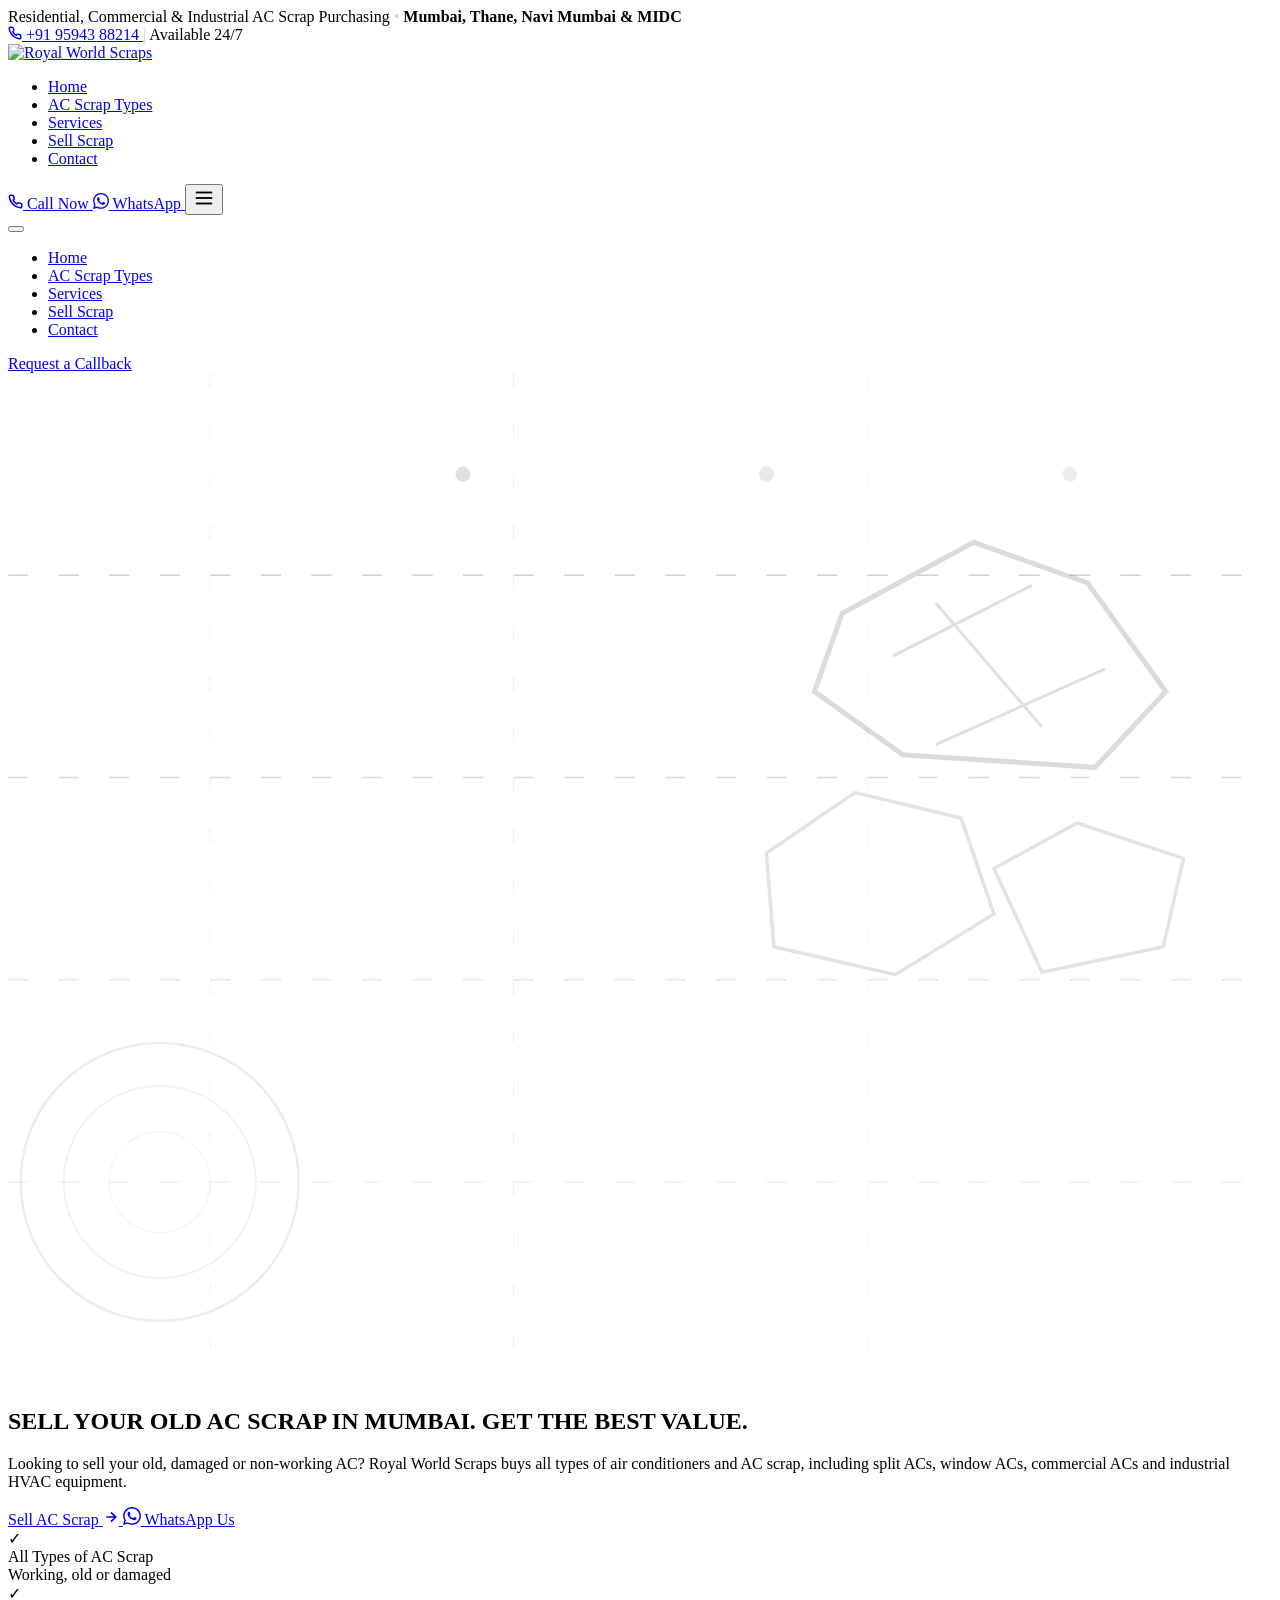
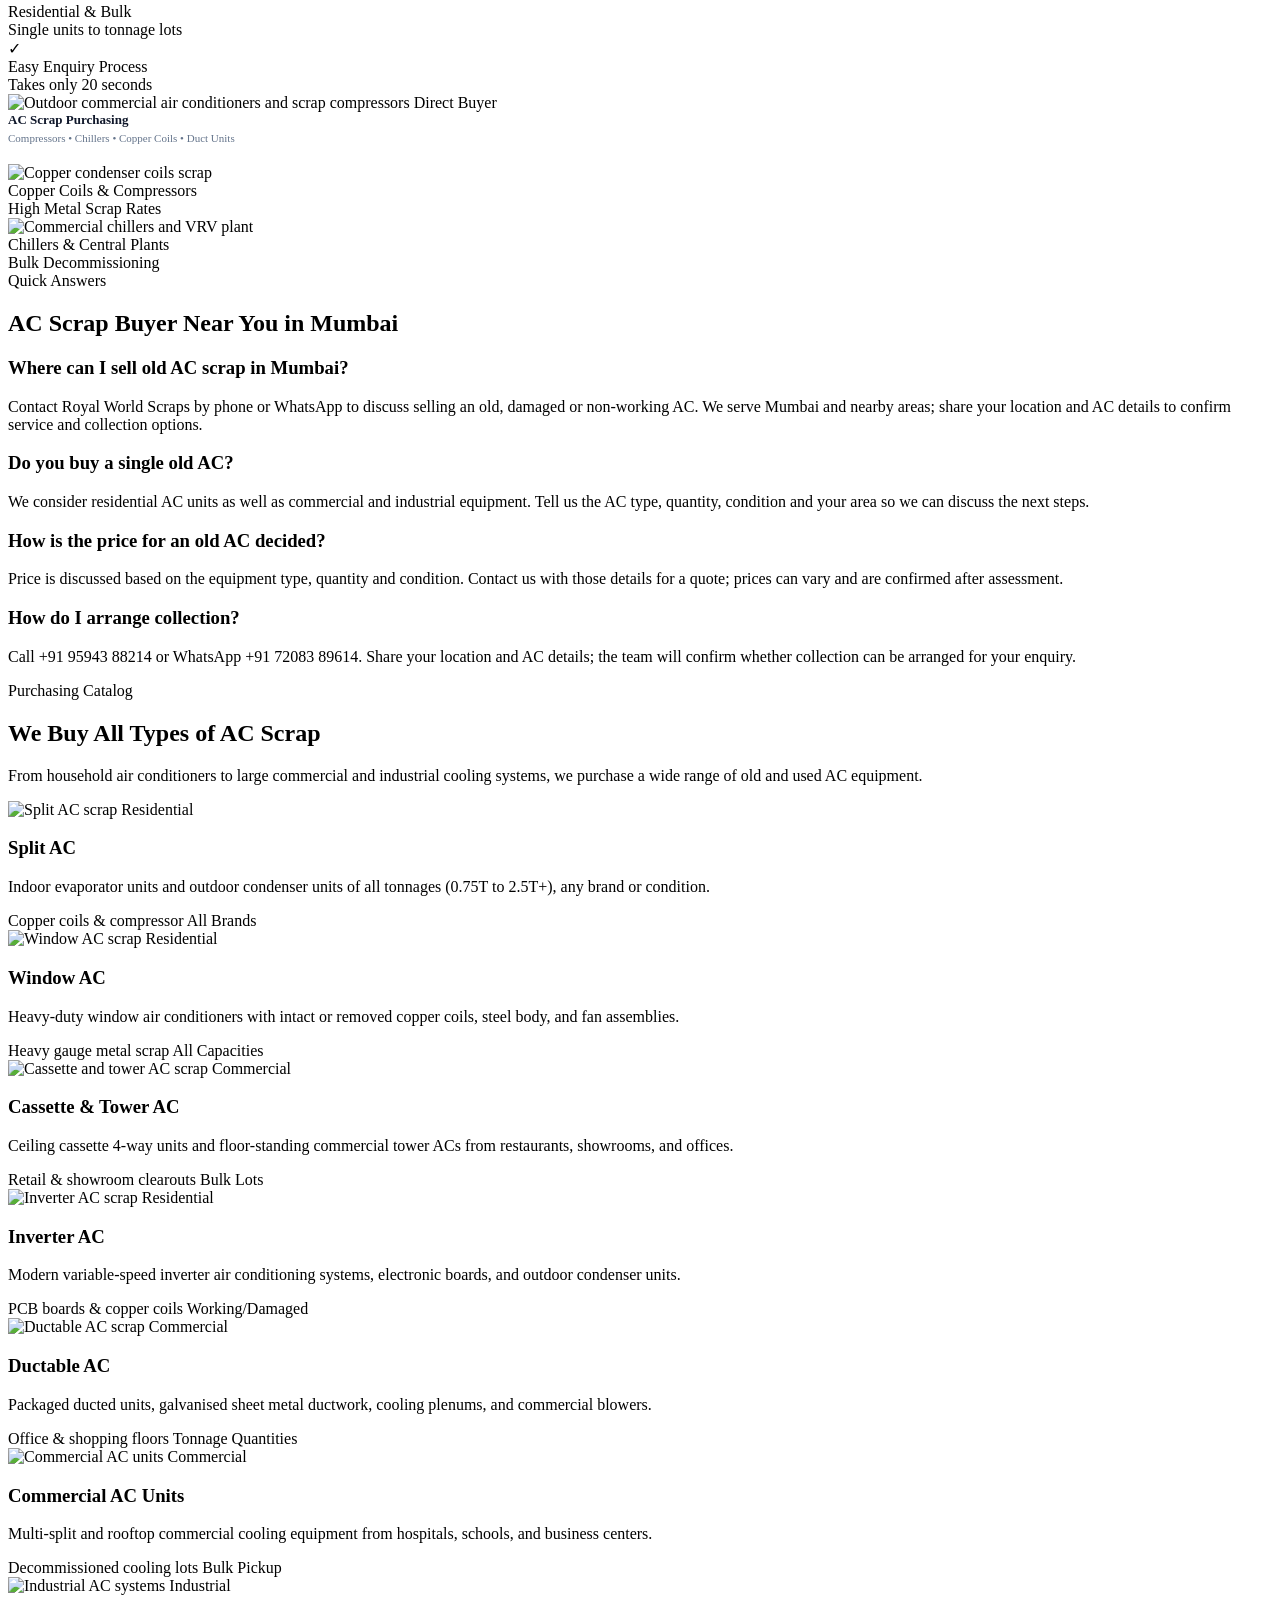
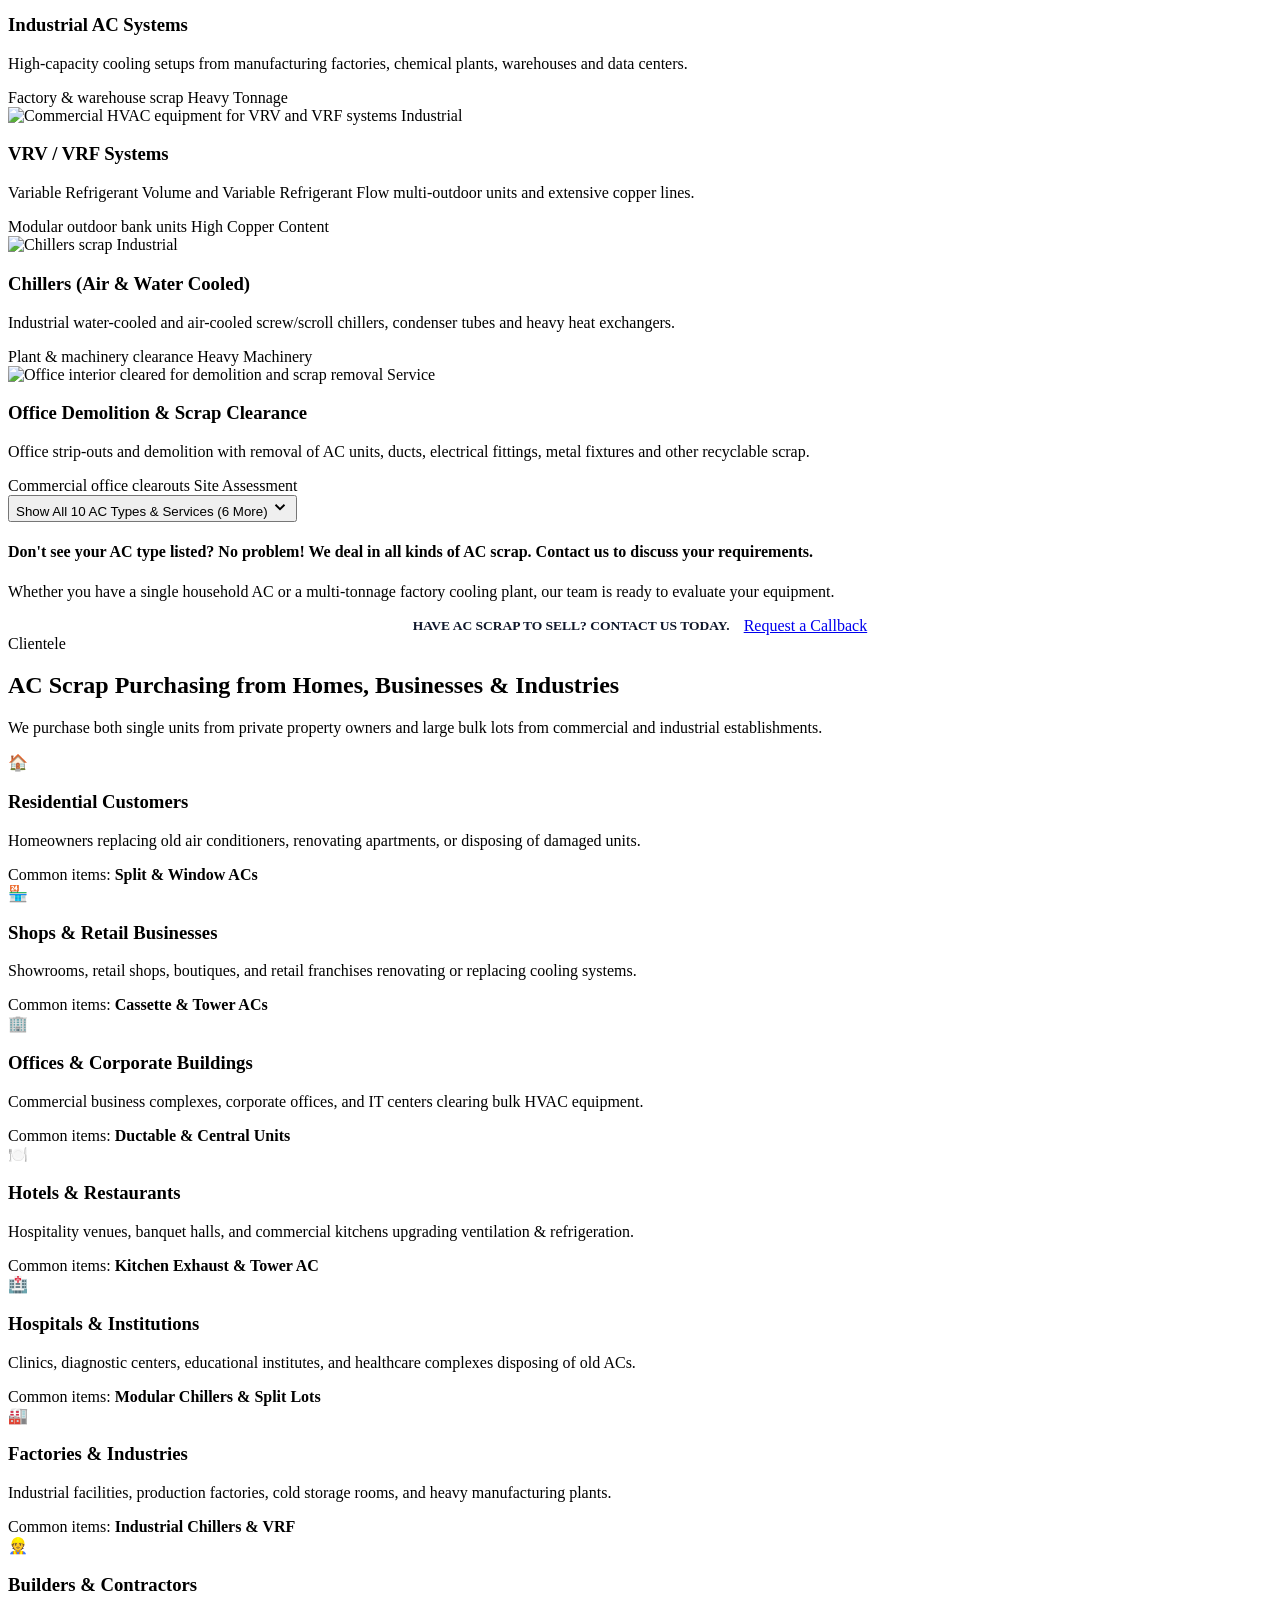
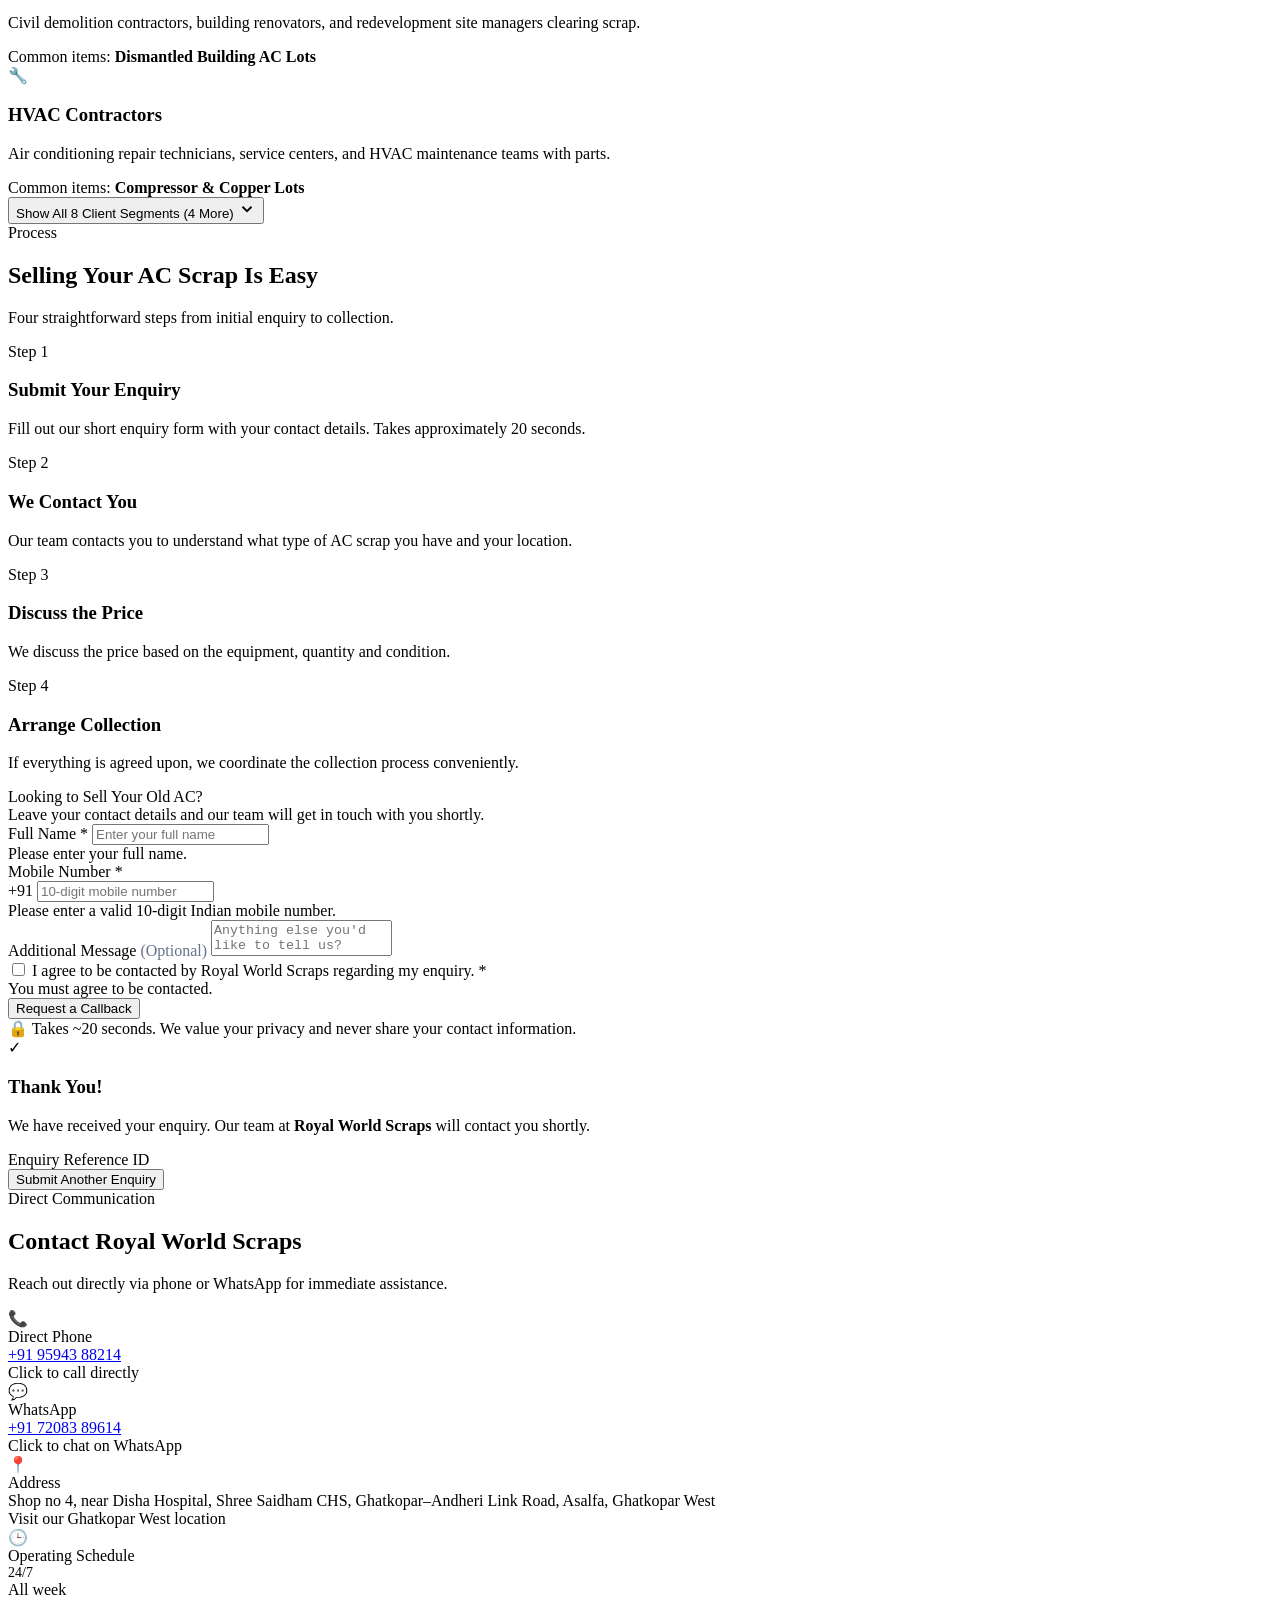
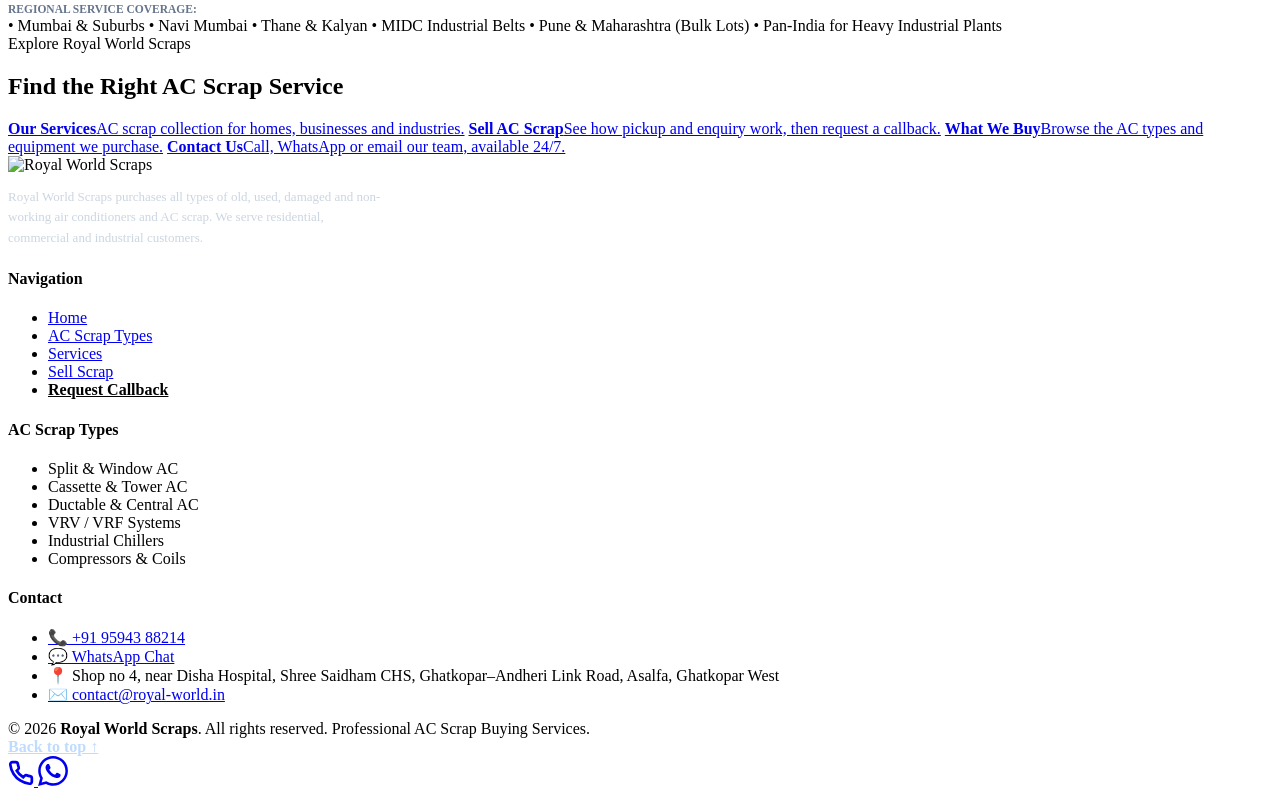
==== index.html @ 404da7d8 "Improve AC scrap local SEO and email links" ====
<!DOCTYPE html>
<html lang="en">
<head>
  <meta charset="UTF-8">
  <meta name="viewport" content="width=device-width, initial-scale=1.0">
  <title>AC Scrap Buyer in Mumbai | Sell Old AC | Royal World Scraps</title>
  <meta name="description" content="Looking for an AC scrap buyer near you in Mumbai? Sell old, damaged or non-working AC units to Royal World Scraps. Call or WhatsApp for a quote and collection enquiry.">
  <meta name="author" content="Royal World Scraps">
  <meta name="theme-color" content="#3b82f6">
  <link rel="canonical" href="https://royal-world.in/">
  <meta property="og:type" content="website">
  <meta property="og:locale" content="en_IN">
  <meta property="og:site_name" content="Royal World Scraps">
  <meta property="og:title" content="AC Scrap Buyer in Mumbai | Sell Old AC | Royal World Scraps">
  <meta property="og:description" content="Looking for an AC scrap buyer near you in Mumbai? Sell old, damaged or non-working AC units to Royal World Scraps. Call or WhatsApp for a quote and collection enquiry.">
  <meta property="og:url" content="https://royal-world.in/">
  <meta name="twitter:card" content="summary">
  <meta name="twitter:title" content="AC Scrap Buyer in Mumbai | Sell Old AC | Royal World Scraps">
  <meta name="twitter:description" content="Looking for an AC scrap buyer near you in Mumbai? Sell old, damaged or non-working AC units to Royal World Scraps. Call or WhatsApp for a quote and collection enquiry.">
  <link rel="icon" type="image/svg+xml" href="favicon.svg">
  <link rel="preconnect" href="https://fonts.googleapis.com">
  <link rel="preconnect" href="https://fonts.gstatic.com" crossorigin>
  <link href="https://fonts.googleapis.com/css2?family=Outfit:wght@500;600;700;800&family=Plus+Jakarta+Sans:wght@400;500;600;700&display=swap" rel="stylesheet">
  <script>
    (() => {
      const accent = new URLSearchParams(window.location.search).get('accent') || '';
      const color = accent.startsWith('#') ? accent : `#${accent}`;
      if (/^#[0-9a-f]{3}(?:[0-9a-f]{3})?$/i.test(color)) {
        const root = document.documentElement.style;
        root.setProperty('--brand-orange', color);
        root.setProperty('--brand-orange-hover', `color-mix(in srgb, ${color} 82%, #000)`);
        root.setProperty('--brand-orange-soft', `color-mix(in srgb, ${color} 7%, #fff)`);
        root.setProperty('--brand-orange-border', `color-mix(in srgb, ${color} 30%, #fff)`);
      }
    })();
  </script>
  <link rel="stylesheet" href="css/style.css">
  <script type="application/ld+json">{"@context":"https://schema.org","@type":"BreadcrumbList","itemListElement":[{"@type":"ListItem","position":1,"name":"Home","item":"https://royal-world.in/"}]}</script>
  <script type="application/ld+json">
    {
      "@context": "https://schema.org",
      "@type": "Organization",
      "@id": "https://royal-world.in/#organization",
      "name": "Royal World Scraps",
      "url": "https://royal-world.in/",
      "logo": "https://royal-world.in/images/logo.webp",
      "email": "contact@royal-world.in",
      "telephone": "+91-95943-88214"
    }
  </script>
  <script type="application/ld+json">
    {
      "@context": "https://schema.org",
      "@type": "LocalBusiness",
      "@id": "https://royal-world.in/contact.html#localbusiness",
      "name": "Royal World Scraps",
      "url": "https://royal-world.in/",
      "telephone": "+91-95943-88214",
      "email": "contact@royal-world.in",
      "address": {
        "@type": "PostalAddress",
        "streetAddress": "Shop no 4, near Disha Hospital, Shree Saidham CHS, Ghatkopar–Andheri Link Road, Asalfa, Ghatkopar West",
        "addressLocality": "Mumbai",
        "addressRegion": "Maharashtra",
        "addressCountry": "IN"
      },
      "areaServed": ["Mumbai", "Thane", "Navi Mumbai", "Kalyan"],
      "description": "Buyer of old, used, damaged and non-working residential, commercial and industrial air conditioners and AC scrap in Mumbai and nearby areas. Contact us to discuss price and collection."
    }
  </script>

</head>
<body>
  <!-- Top Announcement Bar -->
  <div class="top-notice-bar">
    <div class="container top-notice-inner">
      <div class="top-notice-left">
        <span class="pulse-dot"></span>
        <span>Residential, Commercial & Industrial AC Scrap Purchasing</span>
        <span style="color: #cbd5e1;">•</span>
          <span style="color: var(--brand-orange); font-weight: 700;">Mumbai, Thane, Navi Mumbai & MIDC</span>
      </div>
      <div class="top-notice-right">
        <a href="tel:+919594388214" class="top-phone-link">
          <svg width="14" height="14" viewBox="0 0 24 24" fill="none" stroke="currentColor" stroke-width="2.5"><path d="M22 16.92v3a2 2 0 0 1-2.18 2 19.79 19.79 0 0 1-8.63-3.07 19.5 19.5 0 0 1-6-6 19.79 19.79 0 0 1-3.07-8.67A2 2 0 0 1 4.11 2h3a2 2 0 0 1 2 1.72 12.84 12.84 0 0 0 .7 2.81 2 2 0 0 1-.45 2.11L8.09 9.91a16 16 0 0 0 6 6l1.27-1.27a2 2 0 0 1 2.11-.45 12.84 12.84 0 0 0 2.81.7A2 2 0 0 1 22 16.92z"/></svg>
          <span>+91 95943 88214</span>
        </a>
        <span style="color: #cbd5e1;">|</span>
        <span>Available 24/7</span>
      </div>
    </div>
  </div>

  <!-- Sticky Modern Navbar -->
  <header class="main-navbar">
    <div class="container nav-container">

      <!-- Brand Logo -->
      <a href="index.html" class="brand-logo">
        <img class="brand-mark" src="images/logo.webp" alt="Royal World Scraps">
      </a>

      <!-- Desktop Navigation Menu -->
      <ul class="desktop-nav-menu">
        <li><a href="index.html" class="nav-item-link">Home</a></li>
        <li><a href="ac-scrap.html" class="nav-item-link">AC Scrap Types</a></li>
        <li><a href="services.html" class="nav-item-link">Services</a></li>
        <li><a href="sell-scrap.html" class="nav-item-link">Sell Scrap</a></li>
        <li><a href="contact.html" class="nav-item-link">Contact</a></li>
      </ul>

      <!-- Action Buttons -->
      <div class="nav-buttons-group">
        <a href="tel:+919594388214" class="btn btn-call-header nav-call-btn">
          <svg width="15" height="15" viewBox="0 0 24 24" fill="none" stroke="currentColor" stroke-width="2.5"><path d="M22 16.92v3a2 2 0 0 1-2.18 2 19.79 19.79 0 0 1-8.63-3.07 19.5 19.5 0 0 1-6-6 19.79 19.79 0 0 1-3.07-8.67A2 2 0 0 1 4.11 2h3a2 2 0 0 1 2 1.72 12.84 12.84 0 0 0 .7 2.81 2 2 0 0 1-.45 2.11L8.09 9.91a16 16 0 0 0 6 6l1.27-1.27a2 2 0 0 1 2.11-.45 12.84 12.84 0 0 0 2.81.7A2 2 0 0 1 22 16.92z"/></svg>
          <span>Call Now</span>
        </a>

        <a href="https://wa.me/917208389614?text=Hello%20Royal%20World%20Scraps%2C%20I%20am%20interested%20in%20selling%20my%20old%20AC%20scrap.%20Please%20contact%20me." target="_blank" rel="noopener noreferrer" class="btn btn-whatsapp-header nav-wa-btn">
          <svg width="16" height="16" viewBox="0 0 24 24" fill="currentColor"><path d="M.057 24l1.687-6.163c-1.041-1.804-1.588-3.849-1.587-5.946.003-6.556 5.338-11.891 11.893-11.891 3.181.001 6.167 1.24 8.413 3.488 2.245 2.248 3.481 5.236 3.48 8.414-.003 6.557-5.338 11.892-11.893 11.892-1.99-.001-3.951-.5-5.688-1.448l-6.305 1.654zm6.597-3.807c1.676.995 3.276 1.591 5.392 1.592 5.448 0 9.886-4.434 9.889-9.885.002-5.462-4.415-9.89-9.881-9.892-5.452 0-9.887 4.434-9.889 9.884-.001 2.225.651 3.891 1.746 5.634l-.999 3.648 3.742-.981zm11.387-5.464c-.074-.124-.272-.198-.57-.347-.297-.149-1.758-.868-2.031-.967-.272-.099-.47-.149-.669.149-.198.297-.768.967-.941 1.165-.173.198-.347.223-.644.074-.297-.149-1.255-.462-2.39-1.475-.883-.788-1.48-1.761-1.653-2.059-.173-.297-.018-.458.13-.606.134-.133.297-.347.446-.521.151-.172.2-.296.3-.495.099-.198.05-.372-.025-.521-.075-.148-.669-1.611-.916-2.206-.242-.579-.487-.501-.669-.51l-.57-.01c-.198 0-.52.074-.792.372s-1.04 1.016-1.04 2.479 1.065 2.876 1.213 3.074c.149.198 2.095 3.2 5.076 4.487.709.306 1.263.489 1.694.626.712.226 1.36.194 1.872.118.571-.085 1.758-.719 2.006-1.413.248-.695.248-1.29.173-1.414z"/></svg>
          <span>WhatsApp</span>
        </a>

        <button class="mobile-menu-btn" id="menuToggle" aria-label="Toggle menu" aria-controls="mobileNav" aria-expanded="false">
          <svg width="22" height="22" viewBox="0 0 24 24" fill="none" stroke="currentColor" stroke-width="2"><line x1="3" y1="6" x2="21" y2="6"></line><line x1="3" y1="12" x2="21" y2="12"></line><line x1="3" y1="18" x2="21" y2="18"></line></svg>
        </button>
      </div>

    </div>

    <!-- Mobile Navigation Drawer -->
    <button class="mobile-nav-backdrop" id="mobileNavBackdrop" type="button" aria-label="Close menu" tabindex="-1"></button>
    <div class="mobile-nav-panel" id="mobileNav">
      <ul class="mobile-nav-list">
        <li><a href="index.html" class="mobile-nav-link">Home</a></li>
        <li><a href="ac-scrap.html" class="mobile-nav-link">AC Scrap Types</a></li>
        <li><a href="services.html" class="mobile-nav-link">Services</a></li>
        <li><a href="sell-scrap.html" class="mobile-nav-link">Sell Scrap</a></li>
        <li><a href="contact.html" class="mobile-nav-link">Contact</a></li>
      </ul>
      <a href="sell-scrap.html#enquiry-form" class="btn btn-primary" style="width: 100%;">Request a Callback</a>
    </div>
  </header>

<main>
  <!-- Hero Section (Rich Visual Collage, High Impact, No Empty Space) -->
  <section id="home" class="hero-section">
    <div class="container">
      <div class="hero-layout">

        <!-- Left Column: Copy & Actions -->
        <div class="hero-left-content">
          <!-- Visual Background Accent (behind the text) -->
          <div class="hero-bg-accent" aria-hidden="true">
            <svg class="hero-accent-svg" style="color: var(--brand-orange);" viewBox="0 0 500 400" fill="none" xmlns="http://www.w3.org/2000/svg">
              <!-- Industrial grid lines -->
              <line x1="0" y1="80" x2="500" y2="80" stroke="currentColor" stroke-width="0.6" stroke-dasharray="8 12" opacity="0.18"/>
              <line x1="0" y1="160" x2="500" y2="160" stroke="currentColor" stroke-width="0.6" stroke-dasharray="8 12" opacity="0.14"/>
              <line x1="0" y1="240" x2="500" y2="240" stroke="currentColor" stroke-width="0.6" stroke-dasharray="8 12" opacity="0.10"/>
              <line x1="0" y1="320" x2="500" y2="320" stroke="currentColor" stroke-width="0.6" stroke-dasharray="8 12" opacity="0.07"/>
              <line x1="80" y1="0" x2="80" y2="400" stroke="#0f172a" stroke-width="0.5" stroke-dasharray="6 14" opacity="0.06"/>
              <line x1="200" y1="0" x2="200" y2="400" stroke="#0f172a" stroke-width="0.5" stroke-dasharray="6 14" opacity="0.06"/>
              <line x1="340" y1="0" x2="340" y2="400" stroke="#0f172a" stroke-width="0.5" stroke-dasharray="6 14" opacity="0.04"/>
              <!-- Abstract pile of reclaimed sheet metal and copper tubing -->
              <path d="M330 95l52-28 45 16 31 43-28 30-76-5-35-25z" stroke="currentColor" stroke-width="2" opacity="0.14"/>
              <path d="M350 112l55-28m-38 63 67-30M367 91l42 49" stroke="currentColor" stroke-width="1.2" opacity="0.12"/>
              <path d="M300 190l35-24 42 10 13 38-39 24-48-11zM390 196l33-18 42 14-8 35-48 10z" stroke="currentColor" stroke-width="1.4" opacity="0.11"/>
              <!-- Copper coil abstract rings -->
              <circle cx="60" cy="320" r="55" stroke="currentColor" stroke-width="1" fill="none" opacity="0.07"/>
              <circle cx="60" cy="320" r="38" stroke="currentColor" stroke-width="0.8" fill="none" opacity="0.05"/>
              <circle cx="60" cy="320" r="20" stroke="currentColor" stroke-width="0.6" fill="none" opacity="0.04"/>
              <!-- Small accent dots -->
              <circle cx="180" cy="40" r="3" fill="currentColor" opacity="0.12"/>
              <circle cx="300" cy="40" r="3" fill="currentColor" opacity="0.09"/>
              <circle cx="420" cy="40" r="3" fill="currentColor" opacity="0.07"/>
            </svg>
          </div>

          <h1 class="hero-headline">
            SELL YOUR OLD AC SCRAP IN MUMBAI.
            <span>GET THE BEST VALUE.</span>
          </h1>

          <p class="hero-description">
            Looking to sell your old, damaged or non-working AC? Royal World Scraps buys all types of air conditioners and AC scrap, including split ACs, window ACs, commercial ACs and industrial HVAC equipment.
          </p>

          <div class="hero-cta-bar">
            <a href="sell-scrap.html#enquiry-form" class="btn btn-primary btn-lg">
              <span>Sell AC Scrap</span>
              <svg width="16" height="16" viewBox="0 0 24 24" fill="none" stroke="currentColor" stroke-width="2.5"><path d="M5 12h14M12 5l7 7-7 7"/></svg>
            </a>

            <a href="https://wa.me/917208389614?text=Hello%20Royal%20World%20Scraps%2C%20I%20am%20interested%20in%20selling%20my%20old%20AC%20scrap.%20Please%20contact%20me." target="_blank" rel="noopener noreferrer" class="btn btn-whatsapp-solid btn-lg">
              <svg width="18" height="18" viewBox="0 0 24 24" fill="currentColor"><path d="M.057 24l1.687-6.163c-1.041-1.804-1.588-3.849-1.587-5.946.003-6.556 5.338-11.891 11.893-11.891 3.181.001 6.167 1.24 8.413 3.488 2.245 2.248 3.481 5.236 3.48 8.414-.003 6.557-5.338 11.892-11.893 11.892-1.99-.001-3.951-.5-5.688-1.448l-6.305 1.654zm6.597-3.807c1.676.995 3.276 1.591 5.392 1.592 5.448 0 9.886-4.434 9.889-9.885.002-5.462-4.415-9.89-9.881-9.892-5.452 0-9.887 4.434-9.889 9.884-.001 2.225.651 3.891 1.746 5.634l-.999 3.648 3.742-.981zm11.387-5.464c-.074-.124-.272-.198-.57-.347-.297-.149-1.758-.868-2.031-.967-.272-.099-.47-.149-.669.149-.198.297-.768.967-.941 1.165-.173.198-.347.223-.644.074-.297-.149-1.255-.462-2.39-1.475-.883-.788-1.48-1.761-1.653-2.059-.173-.297-.018-.458.13-.606.134-.133.297-.347.446-.521.151-.172.2-.296.3-.495.099-.198.05-.372-.025-.521-.075-.148-.669-1.611-.916-2.206-.242-.579-.487-.501-.669-.51l-.57-.01c-.198 0-.52.074-.792.372s-1.04 1.016-1.04 2.479 1.065 2.876 1.213 3.074c.149.198 2.095 3.2 5.076 4.487.709.306 1.263.489 1.694.626.712.226 1.36.194 1.872.118.571-.085 1.758-.719 2.006-1.413.248-.695.248-1.29.173-1.414z"/></svg>
              <span>WhatsApp Us</span>
            </a>
          </div>

          <!-- 3 Trust Highlights -->
          <div class="hero-trust-row">
            <div class="trust-item-card">
              <span class="trust-check-icon">✓</span>
              <div>
                <div class="trust-card-title">All Types of AC Scrap</div>
                <div class="trust-card-sub">Working, old or damaged</div>
              </div>
            </div>

            <div class="trust-item-card">
              <span class="trust-check-icon">✓</span>
              <div>
                <div class="trust-card-title">Residential & Bulk</div>
                <div class="trust-card-sub">Single units to tonnage lots</div>
              </div>
            </div>

            <div class="trust-item-card">
              <span class="trust-check-icon">✓</span>
              <div>
                <div class="trust-card-title">Easy Enquiry Process</div>
                <div class="trust-card-sub">Takes only 20 seconds</div>
              </div>
            </div>
          </div>
        </div>

        <!-- Right Column: Visual Showcase Collage (Engaging, Rich Visual Elements) -->
        <div class="hero-visual-collage">

          <!-- Main Hero Visual Card -->
          <div class="hero-main-card">
            <div class="hero-main-img-box">
              <img src="https://images.unsplash.com/photo-1621905252507-b35492cc74b4?auto=format&fit=crop&w=800&q=80" alt="Outdoor commercial air conditioners and scrap compressors">
              <span class="hero-floating-tag">Direct Buyer</span>

              <div class="hero-img-bottom-badge">
                <div>
                  <strong style="color: #0f172a; font-size: 13px; display: block;">AC Scrap Purchasing</strong>
                  <span style="color: #64748b; font-size: 11px;">Compressors • Chillers • Copper Coils • Duct Units</span>
                </div>
              <span style="background: var(--brand-orange); color: white; padding: 4px 10px; border-radius: 4px; font-size: 11px; font-weight: 800;">TOP VALUE</span>
              </div>
            </div>
          </div>

          <!-- Inset Visual Sub-Cards (Rich Visual Accents) -->
          <div class="hero-subcards-grid">
            <div class="visual-subcard">
              <img src="https://images.unsplash.com/photo-1581092334651-ddf26d9a09d0?auto=format&fit=crop&w=150&q=80" alt="Copper condenser coils scrap" class="subcard-thumb">
              <div>
                <div class="subcard-title">Copper Coils & Compressors</div>
                <div class="subcard-sub">High Metal Scrap Rates</div>
              </div>
            </div>

            <div class="visual-subcard">
              <img src="https://images.unsplash.com/photo-1581092580497-e0d23cbdf1dc?auto=format&fit=crop&w=150&q=80" alt="Commercial chillers and VRV plant" class="subcard-thumb">
              <div>
                <div class="subcard-title">Chillers & Central Plants</div>
                <div class="subcard-sub">Bulk Decommissioning</div>
              </div>
            </div>
          </div>

        </div>

      </div>
    </div>
  </section>

  <section class="section section-tint" aria-labelledby="ac-buyer-faq-title">
    <div class="container">
      <div class="section-head">
        <span class="section-tag-pill">Quick Answers</span>
        <h2 class="section-heading-text" id="ac-buyer-faq-title">AC Scrap Buyer Near You in Mumbai</h2>
        <div class="section-bar"></div>
      </div>
      <div class="page-link-grid">
        <article class="page-link-card"><h3>Where can I sell old AC scrap in Mumbai?</h3><p>Contact Royal World Scraps by phone or WhatsApp to discuss selling an old, damaged or non-working AC. We serve Mumbai and nearby areas; share your location and AC details to confirm service and collection options.</p></article>
        <article class="page-link-card"><h3>Do you buy a single old AC?</h3><p>We consider residential AC units as well as commercial and industrial equipment. Tell us the AC type, quantity, condition and your area so we can discuss the next steps.</p></article>
        <article class="page-link-card"><h3>How is the price for an old AC decided?</h3><p>Price is discussed based on the equipment type, quantity and condition. Contact us with those details for a quote; prices can vary and are confirmed after assessment.</p></article>
        <article class="page-link-card"><h3>How do I arrange collection?</h3><p>Call +91 95943 88214 or WhatsApp +91 72083 89614. Share your location and AC details; the team will confirm whether collection can be arranged for your enquiry.</p></article>
      </div>
    </div>
  </section>

  <script type="application/ld+json">
    {
      "@context": "https://schema.org",
      "@type": "FAQPage",
      "mainEntity": [
        {"@type":"Question","name":"Where can I sell old AC scrap in Mumbai?","acceptedAnswer":{"@type":"Answer","text":"Contact Royal World Scraps by phone or WhatsApp to discuss selling an old, damaged or non-working AC. We serve Mumbai and nearby areas; share your location and AC details to confirm service and collection options."}},
        {"@type":"Question","name":"Do you buy a single old AC?","acceptedAnswer":{"@type":"Answer","text":"We consider residential AC units as well as commercial and industrial equipment. Tell us the AC type, quantity, condition and your area so we can discuss the next steps."}},
        {"@type":"Question","name":"How is the price for an old AC decided?","acceptedAnswer":{"@type":"Answer","text":"Price is discussed based on the equipment type, quantity and condition. Contact us with those details for a quote; prices can vary and are confirmed after assessment."}},
        {"@type":"Question","name":"How do I arrange collection?","acceptedAnswer":{"@type":"Answer","text":"Call +91 95943 88214 or WhatsApp +91 72083 89614. Share your location and AC details; the team will confirm whether collection can be arranged for your enquiry."}}
      ]
    }
  </script>


<!-- What We Buy Section (Shows 3 Initially + Clean "Show More" Button) -->
  <section id="what-we-buy" class="section section-light">
    <div class="container">

      <div class="section-head">
        <span class="section-tag-pill">Purchasing Catalog</span>
        <h2 class="section-heading-text">We Buy All Types of AC Scrap</h2>
        <div class="section-bar"></div>
        <p class="section-subtext">
          From household air conditioners to large commercial and industrial cooling systems, we purchase a wide range of old and used AC equipment.
        </p>
      </div>

      <!-- Top 4 Categories Shown Upfront -->
      <div class="category-cards-grid" id="featuredCategories">

        <!-- 1. Split AC -->
        <div class="cat-box">
          <div class="cat-img-box">
            <img src="images/split_ac-clean.webp" alt="Split AC scrap">
            <span class="cat-badge-label">Residential</span>
          </div>
          <div class="cat-info-area">
            <div>
              <h3 class="cat-item-title">Split AC</h3>
              <p class="cat-item-desc">Indoor evaporator units and outdoor condenser units of all tonnages (0.75T to 2.5T+), any brand or condition.</p>
            </div>
            <div class="cat-meta-footer">
              <span>Copper coils & compressor</span>
              <span>All Brands</span>
            </div>
          </div>
        </div>

        <!-- 2. Window AC -->
        <div class="cat-box">
          <div class="cat-img-box">
            <img src="images/window_ac.webp" alt="Window AC scrap">
            <span class="cat-badge-label">Residential</span>
          </div>
          <div class="cat-info-area">
            <div>
              <h3 class="cat-item-title">Window AC</h3>
              <p class="cat-item-desc">Heavy-duty window air conditioners with intact or removed copper coils, steel body, and fan assemblies.</p>
            </div>
            <div class="cat-meta-footer">
              <span>Heavy gauge metal scrap</span>
              <span>All Capacities</span>
            </div>
          </div>
        </div>

        <!-- 3. Commercial Cassette & Tower AC -->
        <div class="cat-box">
          <div class="cat-img-box">
            <img src="images/casette_tower_ac-clean.webp" alt="Cassette and tower AC scrap">
            <span class="cat-badge-label badge-commercial">Commercial</span>
          </div>
          <div class="cat-info-area">
            <div>
              <h3 class="cat-item-title">Cassette & Tower AC</h3>
              <p class="cat-item-desc">Ceiling cassette 4-way units and floor-standing commercial tower ACs from restaurants, showrooms, and offices.</p>
            </div>
            <div class="cat-meta-footer">
              <span>Retail & showroom clearouts</span>
              <span>Bulk Lots</span>
            </div>
          </div>
        </div>

        <!-- 4. Inverter AC -->
        <div class="cat-box">
          <div class="cat-img-box">
            <img src="images/inverter_ac-clean.webp" alt="Inverter AC scrap">
            <span class="cat-badge-label">Residential</span>
          </div>
          <div class="cat-info-area">
            <div>
              <h3 class="cat-item-title">Inverter AC</h3>
              <p class="cat-item-desc">Modern variable-speed inverter air conditioning systems, electronic boards, and outdoor condenser units.</p>
            </div>
            <div class="cat-meta-footer">
              <span>PCB boards & copper coils</span>
              <span>Working/Damaged</span>
            </div>
          </div>
        </div>


      </div>

      <!-- Remaining categories (Expanded on Click) -->
      <div class="cat-extended-grid" id="extendedCategoriesGrid">

        <!-- 5. Ductable AC -->
        <div class="cat-box">
          <div class="cat-img-box">
            <img src="images/ductable.webp" alt="Ductable AC scrap">
            <span class="cat-badge-label badge-commercial">Commercial</span>
          </div>
          <div class="cat-info-area">
            <div>
              <h3 class="cat-item-title">Ductable AC</h3>
              <p class="cat-item-desc">Packaged ducted units, galvanised sheet metal ductwork, cooling plenums, and commercial blowers.</p>
            </div>
            <div class="cat-meta-footer">
              <span>Office & shopping floors</span>
              <span>Tonnage Quantities</span>
            </div>
          </div>
        </div>

        <!-- 7. Commercial AC Units -->
        <div class="cat-box">
          <div class="cat-img-box">
            <img src="images/Commercial%20AC%20Units-clean.webp" alt="Commercial AC units">
            <span class="cat-badge-label badge-commercial">Commercial</span>
          </div>
          <div class="cat-info-area">
            <div>
              <h3 class="cat-item-title">Commercial AC Units</h3>
              <p class="cat-item-desc">Multi-split and rooftop commercial cooling equipment from hospitals, schools, and business centers.</p>
            </div>
            <div class="cat-meta-footer">
              <span>Decommissioned cooling lots</span>
              <span>Bulk Pickup</span>
            </div>
          </div>
        </div>

        <!-- 8. Industrial AC Systems -->
        <div class="cat-box">
          <div class="cat-img-box">
            <img src="images/Industrial_AC_Systems-clean.webp" alt="Industrial AC systems">
            <span class="cat-badge-label badge-industrial">Industrial</span>
          </div>
          <div class="cat-info-area">
            <div>
              <h3 class="cat-item-title">Industrial AC Systems</h3>
              <p class="cat-item-desc">High-capacity cooling setups from manufacturing factories, chemical plants, warehouses and data centers.</p>
            </div>
            <div class="cat-meta-footer">
              <span>Factory & warehouse scrap</span>
              <span>Heavy Tonnage</span>
            </div>
          </div>
        </div>

        <!-- 9. VRV / VRF Systems -->
        <div class="cat-box">
          <div class="cat-img-box">
            <img src="images/VRV%20-%20VRF%20Systems-clean.webp" alt="Commercial HVAC equipment for VRV and VRF systems">
            <span class="cat-badge-label badge-industrial">Industrial</span>
          </div>
          <div class="cat-info-area">
            <div>
              <h3 class="cat-item-title">VRV / VRF Systems</h3>
              <p class="cat-item-desc">Variable Refrigerant Volume and Variable Refrigerant Flow multi-outdoor units and extensive copper lines.</p>
            </div>
            <div class="cat-meta-footer">
              <span>Modular outdoor bank units</span>
              <span>High Copper Content</span>
            </div>
          </div>
        </div>

        <!-- 10. Chillers -->
        <div class="cat-box">
          <div class="cat-img-box">
            <img src="images/Chillers-clean.webp" alt="Chillers scrap">
            <span class="cat-badge-label badge-industrial">Industrial</span>
          </div>
          <div class="cat-info-area">
            <div>
              <h3 class="cat-item-title">Chillers (Air & Water Cooled)</h3>
              <p class="cat-item-desc">Industrial water-cooled and air-cooled screw/scroll chillers, condenser tubes and heavy heat exchangers.</p>
            </div>
            <div class="cat-meta-footer">
              <span>Plant & machinery clearance</span>
              <span>Heavy Machinery</span>
            </div>
          </div>
        </div>

        <!-- Office Demolition Service -->
        <div class="cat-box">
          <div class="cat-img-box">
            <img src="images/Office%20Demolition%20%26%20Scrap%20Clearance-clean.webp" alt="Office interior cleared for demolition and scrap removal">
            <span class="cat-badge-label badge-commercial">Service</span>
          </div>
          <div class="cat-info-area">
            <div>
              <h3 class="cat-item-title">Office Demolition & Scrap Clearance</h3>
              <p class="cat-item-desc">Office strip-outs and demolition with removal of AC units, ducts, electrical fittings, metal fixtures and other recyclable scrap.</p>
            </div>
            <div class="cat-meta-footer">
              <span>Commercial office clearouts</span>
              <span>Site Assessment</span>
            </div>
          </div>
        </div>

      </div>

      <!-- Prominent Show More / Show Less Button (Stops Infinite Scrolling) -->
      <div class="show-more-wrapper">
        <button type="button" class="btn-show-more" id="showMoreCategoriesBtn">
          <span>Show All 10 AC Types & Services (6 More)</span>
          <svg width="18" height="18" viewBox="0 0 24 24" fill="none" stroke="currentColor" stroke-width="2.5"><path d="M6 9l6 6 6-6"/></svg>
        </button>
      </div>

      <!-- Fallback Callout Box -->
      <div class="unlisted-ac-banner">
        <h4 class="unlisted-title">
          Don't see your AC type listed? No problem! We deal in all kinds of AC scrap. Contact us to discuss your requirements.
        </h4>
        <p class="unlisted-desc">
          Whether you have a single household AC or a multi-tonnage factory cooling plant, our team is ready to evaluate your equipment.
        </p>
        <div style="display: flex; justify-content: center; gap: 14px; flex-wrap: wrap; align-items: center;">
          <strong style="color: #0f172a; text-transform: uppercase; font-size: 13.5px;">Have AC Scrap to Sell? Contact Us Today.</strong>
          <a href="#enquiry-form" class="btn btn-primary">Request a Callback</a>
        </div>
      </div>

    </div>
  </section>

<!-- Who We Serve Section (Shows 3 Initially + Clean "Show More" Button) -->
  <section id="who-we-serve" class="section section-tint">
    <div class="container">

      <div class="section-head">
        <span class="section-tag-pill">Clientele</span>
        <h2 class="section-heading-text">AC Scrap Purchasing from Homes, Businesses & Industries</h2>
        <div class="section-bar"></div>
        <p class="section-subtext">
          We purchase both single units from private property owners and large bulk lots from commercial and industrial establishments.
        </p>
      </div>

      <!-- Top 4 Client Segments Shown Upfront -->
      <div class="client-cards-grid">

        <div class="client-box">
          <div>
            <div class="client-icon-circle">🏠</div>
            <h3 class="client-title">Residential Customers</h3>
            <p class="client-desc">Homeowners replacing old air conditioners, renovating apartments, or disposing of damaged units.</p>
          </div>
          <div class="client-footer-tag">Common items: <strong>Split & Window ACs</strong></div>
        </div>

        <div class="client-box">
          <div>
            <div class="client-icon-circle">🏪</div>
            <h3 class="client-title">Shops & Retail Businesses</h3>
            <p class="client-desc">Showrooms, retail shops, boutiques, and retail franchises renovating or replacing cooling systems.</p>
          </div>
          <div class="client-footer-tag">Common items: <strong>Cassette & Tower ACs</strong></div>
        </div>

        <div class="client-box">
          <div>
            <div class="client-icon-circle">🏢</div>
            <h3 class="client-title">Offices & Corporate Buildings</h3>
            <p class="client-desc">Commercial business complexes, corporate offices, and IT centers clearing bulk HVAC equipment.</p>
          </div>
          <div class="client-footer-tag">Common items: <strong>Ductable & Central Units</strong></div>
        </div>

        <div class="client-box">
          <div>
            <div class="client-icon-circle">🍽️</div>
            <h3 class="client-title">Hotels & Restaurants</h3>
            <p class="client-desc">Hospitality venues, banquet halls, and commercial kitchens upgrading ventilation & refrigeration.</p>
          </div>
          <div class="client-footer-tag">Common items: <strong>Kitchen Exhaust & Tower AC</strong></div>
        </div>

      </div>

      <!-- Remaining 4 Client Segments (Toggled with Show More Button) -->
      <div class="client-extended-grid" id="extendedClientsGrid">



        <div class="client-box">
          <div>
            <div class="client-icon-circle">🏥</div>
            <h3 class="client-title">Hospitals & Institutions</h3>
            <p class="client-desc">Clinics, diagnostic centers, educational institutes, and healthcare complexes disposing of old ACs.</p>
          </div>
          <div class="client-footer-tag">Common items: <strong>Modular Chillers & Split Lots</strong></div>
        </div>

        <div class="client-box">
          <div>
            <div class="client-icon-circle">🏭</div>
            <h3 class="client-title">Factories & Industries</h3>
            <p class="client-desc">Industrial facilities, production factories, cold storage rooms, and heavy manufacturing plants.</p>
          </div>
          <div class="client-footer-tag">Common items: <strong>Industrial Chillers & VRF</strong></div>
        </div>

        <div class="client-box">
          <div>
            <div class="client-icon-circle">👷</div>
            <h3 class="client-title">Builders & Contractors</h3>
            <p class="client-desc">Civil demolition contractors, building renovators, and redevelopment site managers clearing scrap.</p>
          </div>
          <div class="client-footer-tag">Common items: <strong>Dismantled Building AC Lots</strong></div>
        </div>

        <div class="client-box">
          <div>
            <div class="client-icon-circle">🔧</div>
            <h3 class="client-title">HVAC Contractors</h3>
            <p class="client-desc">Air conditioning repair technicians, service centers, and HVAC maintenance teams with parts.</p>
          </div>
          <div class="client-footer-tag">Common items: <strong>Compressor & Copper Lots</strong></div>
        </div>

      </div>

      <!-- Show More Clients Button -->
      <div class="show-more-wrapper">
        <button type="button" class="btn-show-more" id="showMoreClientsBtn">
          <span>Show All 8 Client Segments (4 More)</span>
          <svg width="18" height="18" viewBox="0 0 24 24" fill="none" stroke="currentColor" stroke-width="2.5"><path d="M6 9l6 6 6-6"/></svg>
        </button>
      </div>

    </div>
  </section>

<!-- How It Works Section (4 Compact Steps) -->
  <section id="how-it-works" class="section section-light">
    <div class="container">

      <div class="section-head">
        <span class="section-tag-pill">Process</span>
        <h2 class="section-heading-text">Selling Your AC Scrap Is Easy</h2>
        <div class="section-bar"></div>
        <p class="section-subtext">
          Four straightforward steps from initial enquiry to collection.
        </p>
      </div>

      <div class="how-steps-grid">
        <div class="how-step-card">
          <span class="step-number-tag">Step 1</span>
          <h3 class="step-card-heading">Submit Your Enquiry</h3>
          <p class="step-card-text">Fill out our short enquiry form with your contact details. Takes approximately 20 seconds.</p>
        </div>

        <div class="how-step-card">
          <span class="step-number-tag">Step 2</span>
          <h3 class="step-card-heading">We Contact You</h3>
          <p class="step-card-text">Our team contacts you to understand what type of AC scrap you have and your location.</p>
        </div>

        <div class="how-step-card">
          <span class="step-number-tag">Step 3</span>
          <h3 class="step-card-heading">Discuss the Price</h3>
          <p class="step-card-text">We discuss the price based on the equipment, quantity and condition.</p>
        </div>

        <div class="how-step-card">
          <span class="step-number-tag">Step 4</span>
          <h3 class="step-card-heading">Arrange Collection</h3>
          <p class="step-card-text">If everything is agreed upon, we coordinate the collection process conveniently.</p>
        </div>
      </div>

    </div>
  </section>

  <!-- Enquiry Form Section (Clean Light White Theme) -->
  <section id="enquiry-form" class="enquiry-form-section">
    <div class="container">

      <div class="enquiry-form-card">

        <div class="form-head-title">Looking to Sell Your Old AC?</div>
        <div class="form-head-sub">Leave your contact details and our team will get in touch with you shortly.</div>

        <!-- Server Error Notification -->
        <div id="serverErrorAlert" style="display: none; padding: 12px; background: #fef2f2; border: 1px solid #fecaca; border-radius: 6px; color: #b91c1c; font-size: 13px; font-weight: 600; margin-bottom: 16px;"></div>

        <!-- Main Form -->
        <form id="enquiryForm" novalidate>
          <div class="fields-grid">

            <!-- 1. Full Name -->
            <div class="field-col">
              <label for="fullName" class="field-lbl">Full Name <span class="required">*</span></label>
              <input type="text" id="fullName" class="field-input" placeholder="Enter your full name" required>
              <div id="fullNameError" class="field-error-msg">Please enter your full name.</div>
            </div>

            <!-- 2. Mobile Number (Indian 10-digit) -->
            <div class="field-col">
              <label for="mobileNumber" class="field-lbl">Mobile Number <span class="required">*</span></label>
              <div class="phone-wrapper">
                <span class="phone-flag">+91</span>
                <input type="tel" id="mobileNumber" class="field-input" placeholder="10-digit mobile number" maxlength="10" required>
              </div>
              <div id="mobileError" class="field-error-msg">Please enter a valid 10-digit Indian mobile number.</div>
            </div>

            <!-- Optional message -->
            <div class="field-col field-full">
              <label for="additionalMessage" class="field-lbl">Additional Message <span style="font-weight: normal; color: #64748b;">(Optional)</span></label>
              <textarea id="additionalMessage" class="field-input" rows="2" placeholder="Anything else you'd like to tell us?" style="resize: none;"></textarea>
            </div>

            <!-- Consent Checkbox -->
            <div class="field-col field-full">
              <label class="consent-row">
                <input type="checkbox" id="consent" required>
                <span class="consent-caption">
                  I agree to be contacted by Royal World Scraps regarding my enquiry. <span class="required">*</span>
                </span>
              </label>
              <div id="consentError" class="field-error-msg">You must agree to be contacted.</div>
            </div>

            <!-- Submit Button -->
            <div class="field-col field-full">
              <button type="submit" id="submitBtn" class="submit-action-btn">Request a Callback</button>
              <div class="privacy-notice">
                🔒 Takes ~20 seconds. We value your privacy and never share your contact information.
              </div>
            </div>

          </div>
        </form>

        <!-- Success Confirmation Card -->
        <div id="formSuccessCard" class="success-screen-box">
          <div class="success-big-check">✓</div>
          <h3 class="success-big-title">Thank You!</h3>
          <p class="success-big-desc">
            We have received your enquiry. Our team at <strong>Royal World Scraps</strong> will contact you shortly.
          </p>
          <div class="success-ref-pill" id="assignedEnquiryId">Enquiry Reference ID</div>
          <div>
            <button type="button" id="resetFormBtn" class="btn btn-call-header">Submit Another Enquiry</button>
          </div>
        </div>

      </div>

    </div>
  </section>

<!-- Contact Section -->
  <section id="contact" class="section section-light">
    <div class="container">

      <div class="section-head">
        <span class="section-tag-pill">Direct Communication</span>
        <h2 class="section-heading-text">Contact Royal World Scraps</h2>
        <div class="section-bar"></div>
        <p class="section-subtext">
          Reach out directly via phone or WhatsApp for immediate assistance.
        </p>
      </div>

      <div class="contact-cards-row">
        <div class="contact-info-tile">
          <div>
            <div class="contact-tile-icon">📞</div>
            <div class="contact-tile-label">Direct Phone</div>
            <a href="tel:+919594388214" class="contact-tile-main">+91 95943 88214</a>
          </div>
          <div class="contact-tile-sub">Click to call directly</div>
        </div>

        <div class="contact-info-tile">
          <div>
            <div class="contact-tile-icon">💬</div>
            <div class="contact-tile-label">WhatsApp</div>
            <a href="https://wa.me/917208389614?text=Hello%20Royal%20World%20Scraps%2C%20I%20am%20interested%20in%20selling%20my%20old%20AC%20scrap.%20Please%20contact%20me." target="_blank" rel="noopener noreferrer" class="contact-tile-main">+91 72083 89614</a>
          </div>
          <div class="contact-tile-sub">Click to chat on WhatsApp</div>
        </div>

        <div class="contact-info-tile">
          <div>
            <div class="contact-tile-icon">📍</div>
            <div class="contact-tile-label">Address</div>
            <div class="contact-tile-main contact-address">Shop no 4, near Disha Hospital, Shree Saidham CHS, Ghatkopar–Andheri Link Road, Asalfa, Ghatkopar West</div>
          </div>
          <div class="contact-tile-sub">Visit our Ghatkopar West location</div>
        </div>

        <div class="contact-info-tile">
          <div>
            <div class="contact-tile-icon">🕒</div>
            <div class="contact-tile-label">Operating Schedule</div>
            <div class="contact-tile-main" style="font-size: 14px;">24/7</div>
          </div>
          <div class="contact-tile-sub">All week</div>
        </div>
      </div>

      <!-- Service Areas Badges -->
      <div class="coverage-pills-card">
        <strong style="font-size: 11.5px; text-transform: uppercase; color: #64748b;">Regional Service Coverage:</strong>
        <div class="coverage-pills-list">
          <span class="coverage-tag">• Mumbai & Suburbs</span>
          <span class="coverage-tag">• Navi Mumbai</span>
          <span class="coverage-tag">• Thane & Kalyan</span>
          <span class="coverage-tag">• MIDC Industrial Belts</span>
          <span class="coverage-tag">• Pune & Maharashtra (Bulk Lots)</span>
          <span class="coverage-tag">• Pan-India for Heavy Industrial Plants</span>
        </div>
      </div>

    </div>
  </section>

  <section class="section section-tint page-link-section" aria-labelledby="explore-pages-title">
    <div class="container">
      <div class="section-head">
        <span class="section-tag-pill">Explore Royal World Scraps</span>
        <h2 class="section-heading-text" id="explore-pages-title">Find the Right AC Scrap Service</h2>
        <div class="section-bar"></div>
      </div>
      <div class="page-link-grid">
        <a class="page-link-card" href="services.html"><strong>Our Services</strong><span>AC scrap collection for homes, businesses and industries.</span></a>
        <a class="page-link-card" href="sell-scrap.html"><strong>Sell AC Scrap</strong><span>See how pickup and enquiry work, then request a callback.</span></a>
        <a class="page-link-card" href="ac-scrap.html"><strong>What We Buy</strong><span>Browse the AC types and equipment we purchase.</span></a>
        <a class="page-link-card" href="contact.html"><strong>Contact Us</strong><span>Call, WhatsApp or email our team, available 24/7.</span></a>
      </div>
    </div>
  </section>
</main>
  <!-- Clean Light Slate Footer -->
  <footer class="site-footer">
    <div class="container">
      <div class="footer-columns-grid">

        <!-- Brand Summary -->
        <div>
          <div class="brand-logo footer-brand-logo" style="margin-bottom: 12px;">
            <img class="brand-mark" src="images/logo.webp" alt="Royal World Scraps">
          </div>
          <p style="font-size: 13px; line-height: 1.6; color: #cbd5e1; max-width: 380px;">
            Royal World Scraps purchases all types of old, used, damaged and non-working air conditioners and AC scrap. We serve residential, commercial and industrial customers.
          </p>
        </div>

        <!-- Quick Links -->
        <div>
          <h4 class="footer-col-title">Navigation</h4>
          <ul class="footer-links-list">
            <li><a href="index.html" class="footer-anchor">Home</a></li>
            <li><a href="ac-scrap.html" class="footer-anchor">AC Scrap Types</a></li>
            <li><a href="services.html" class="footer-anchor">Services</a></li>
            <li><a href="sell-scrap.html" class="footer-anchor">Sell Scrap</a></li>
            <li><a href="sell-scrap.html#enquiry-form" class="footer-anchor" style="color: var(--brand-orange); font-weight: 700;">Request Callback</a></li>
          </ul>
        </div>

        <!-- AC Scrap Categories -->
        <div>
          <h4 class="footer-col-title">AC Scrap Types</h4>
          <ul class="footer-links-list">
            <li><span class="footer-anchor">Split & Window AC</span></li>
            <li><span class="footer-anchor">Cassette & Tower AC</span></li>
            <li><span class="footer-anchor">Ductable & Central AC</span></li>
            <li><span class="footer-anchor">VRV / VRF Systems</span></li>
            <li><span class="footer-anchor">Industrial Chillers</span></li>
            <li><span class="footer-anchor">Compressors & Coils</span></li>
          </ul>
        </div>

        <!-- Contact Information -->
        <div>
          <h4 class="footer-col-title">Contact</h4>
          <ul class="footer-links-list">
            <li><a href="tel:+919594388214" class="footer-anchor">📞 +91 95943 88214</a></li>
            <li><a href="https://wa.me/917208389614" target="_blank" rel="noopener noreferrer" class="footer-anchor">💬 WhatsApp Chat</a></li>
            <li><span class="footer-anchor">📍 Shop no 4, near Disha Hospital, Shree Saidham CHS, Ghatkopar–Andheri Link Road, Asalfa, Ghatkopar West</span></li>
            <li><a href="mailto:contact@royal-world.in" class="footer-anchor">✉️ contact@royal-world.in</a></li>
          </ul>
        </div>

      </div>

      <!-- Copyright Bottom Bar -->
      <div class="footer-copyright-bar">
        <div>
          © 2026 <strong>Royal World Scraps</strong>. All rights reserved. Professional AC Scrap Buying Services.
        </div>
        <div>
          <a href="index.html" style="color: #bfdbfe; font-weight: 600;">Back to top ↑</a>
        </div>
      </div>
    </div>
  </footer>

  <!-- Floating WhatsApp Contact Button (Direct Redirect to WhatsApp) -->
  <aside aria-label="Contact options">
    <a href="tel:+919594388214" class="floating-call-btn" title="Call Royal World Scraps" aria-label="Call Royal World Scraps at +91 95943 88214">
      <svg width="26" height="26" viewBox="0 0 24 24" fill="none" stroke="currentColor" stroke-width="2.5"><path d="M22 16.92v3a2 2 0 0 1-2.18 2 19.79 19.79 0 0 1-8.63-3.07 19.5 19.5 0 0 1-6-6 19.79 19.79 0 0 1-3.07-8.67A2 2 0 0 1 4.11 2h3a2 2 0 0 1 2 1.72 12.84 12.84 0 0 0 .7 2.81 2 2 0 0 1-.45 2.11L8.09 9.91a16 16 0 0 0 6 6l1.27-1.27a2 2 0 0 1 2.11-.45 12.84 12.84 0 0 0 2.81.7A2 2 0 0 1 22 16.92z"/></svg>
    </a>
    <a href="https://wa.me/917208389614?text=Hello%20Royal%20World%20Scraps%2C%20I%20am%20interested%20in%20selling%20my%20old%20AC%20scrap.%20Please%20contact%20me."
       target="_blank"
       rel="noopener noreferrer"
       class="floating-wa-btn"
       title="Chat with Royal World Scraps on WhatsApp"
       aria-label="Chat with Royal World Scraps on WhatsApp">
      <span class="wa-pulse-animation"></span>
      <svg width="30" height="30" viewBox="0 0 24 24" fill="currentColor"><path d="M.057 24l1.687-6.163c-1.041-1.804-1.588-3.849-1.587-5.946.003-6.556 5.338-11.891 11.893-11.891 3.181.001 6.167 1.24 8.413 3.488 2.245 2.248 3.481 5.236 3.48 8.414-.003 6.557-5.338 11.892-11.893 11.892-1.99-.001-3.951-.5-5.688-1.448l-6.305 1.654zm6.597-3.807c1.676.995 3.276 1.591 5.392 1.592 5.448 0 9.886-4.434 9.889-9.885.002-5.462-4.415-9.89-9.881-9.892-5.452 0-9.887 4.434-9.889 9.884-.001 2.225.651 3.891 1.746 5.634l-.999 3.648 3.742-.981zm11.387-5.464c-.074-.124-.272-.198-.57-.347-.297-.149-1.758-.868-2.031-.967-.272-.099-.47-.149-.669.149-.198.297-.768.967-.941 1.165-.173.198-.347.223-.644.074-.297-.149-1.255-.462-2.39-1.475-.883-.788-1.48-1.761-1.653-2.059-.173-.297-.018-.458.13-.606.134-.133.297-.347.446-.521.151-.172.2-.296.3-.495.099-.198.05-.372-.025-.521-.075-.148-.669-1.611-.916-2.206-.242-.579-.487-.501-.669-.51l-.57-.01c-.198 0-.52.074-.792.372s-1.04 1.016-1.04 2.479 1.065 2.876 1.213 3.074c.149.198 2.095 3.2 5.076 4.487.709.306 1.263.489 1.694.626.712.226 1.36.194 1.872.118.571-.085 1.758-.719 2.006-1.413.248-.695.248-1.29.173-1.414z"/></svg>
    </a>
  </aside>

  <script src="js/app.js" defer></script>
</body>
</html>
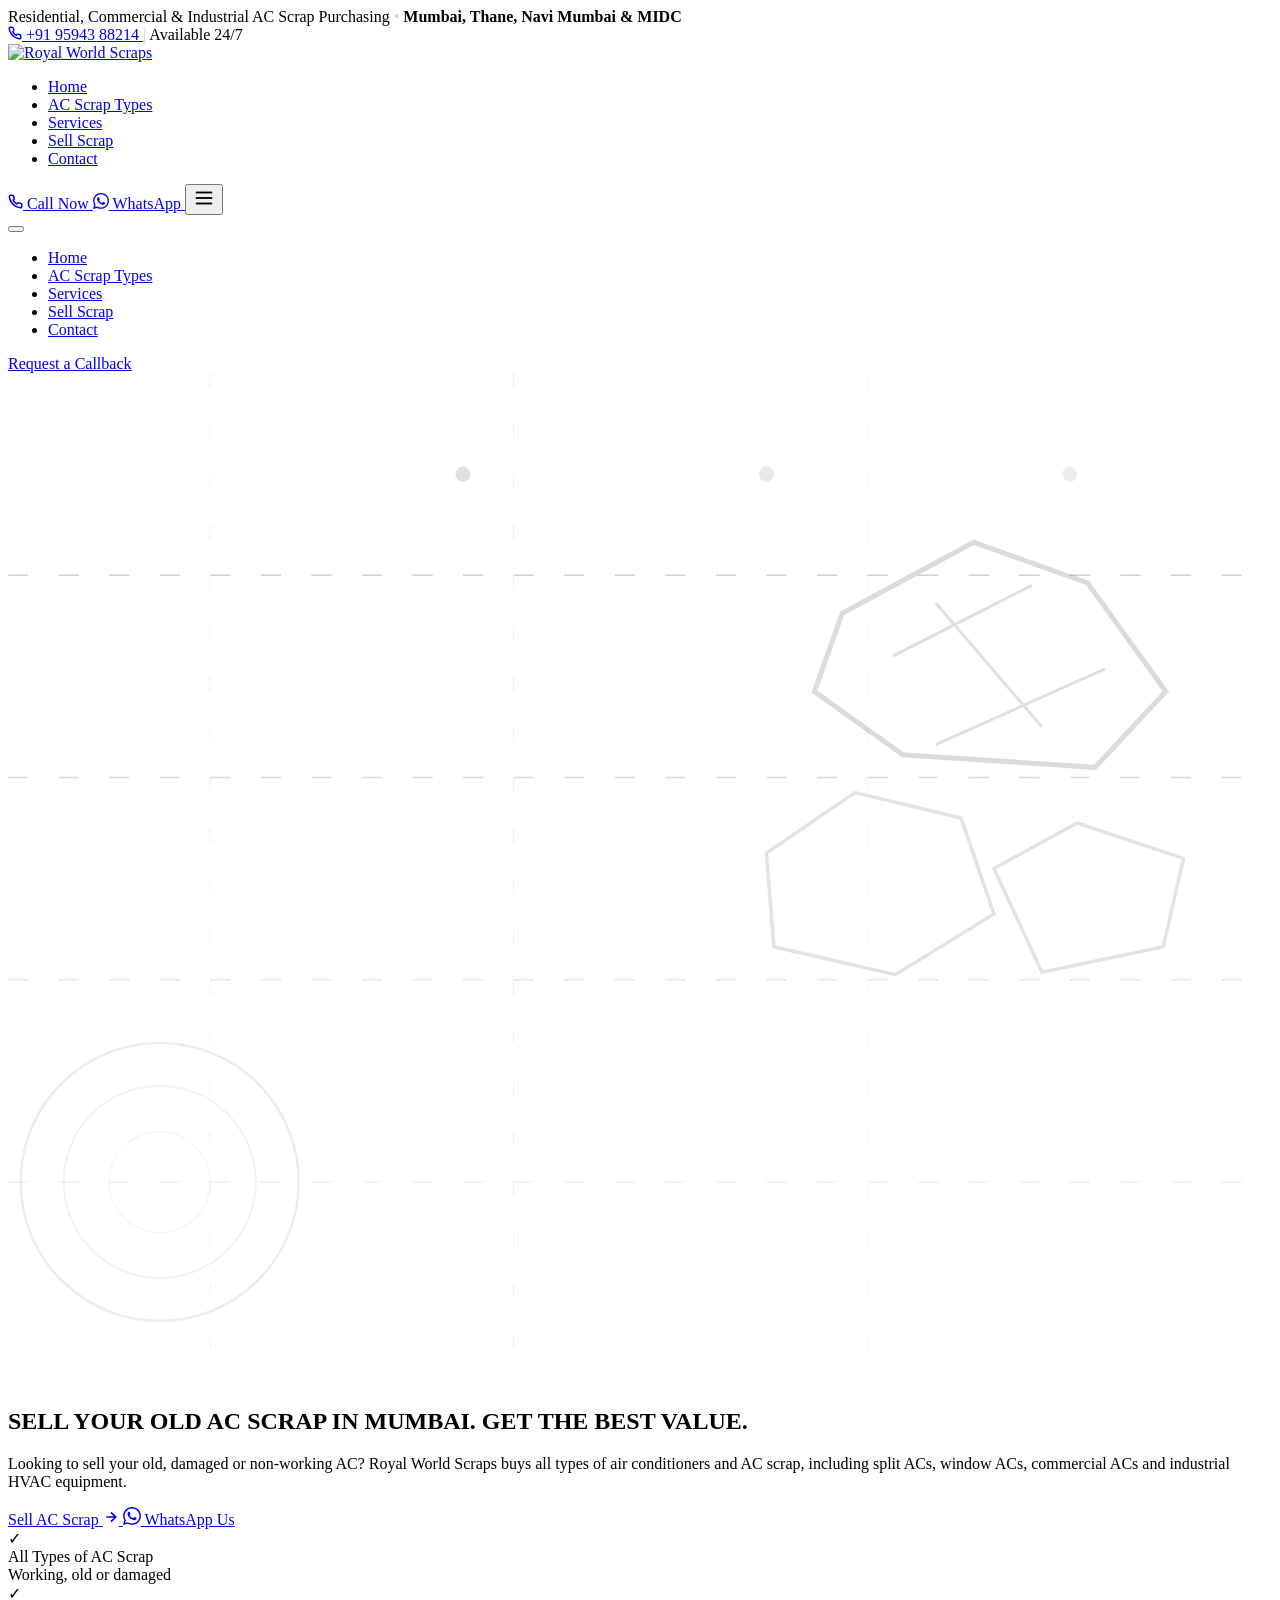
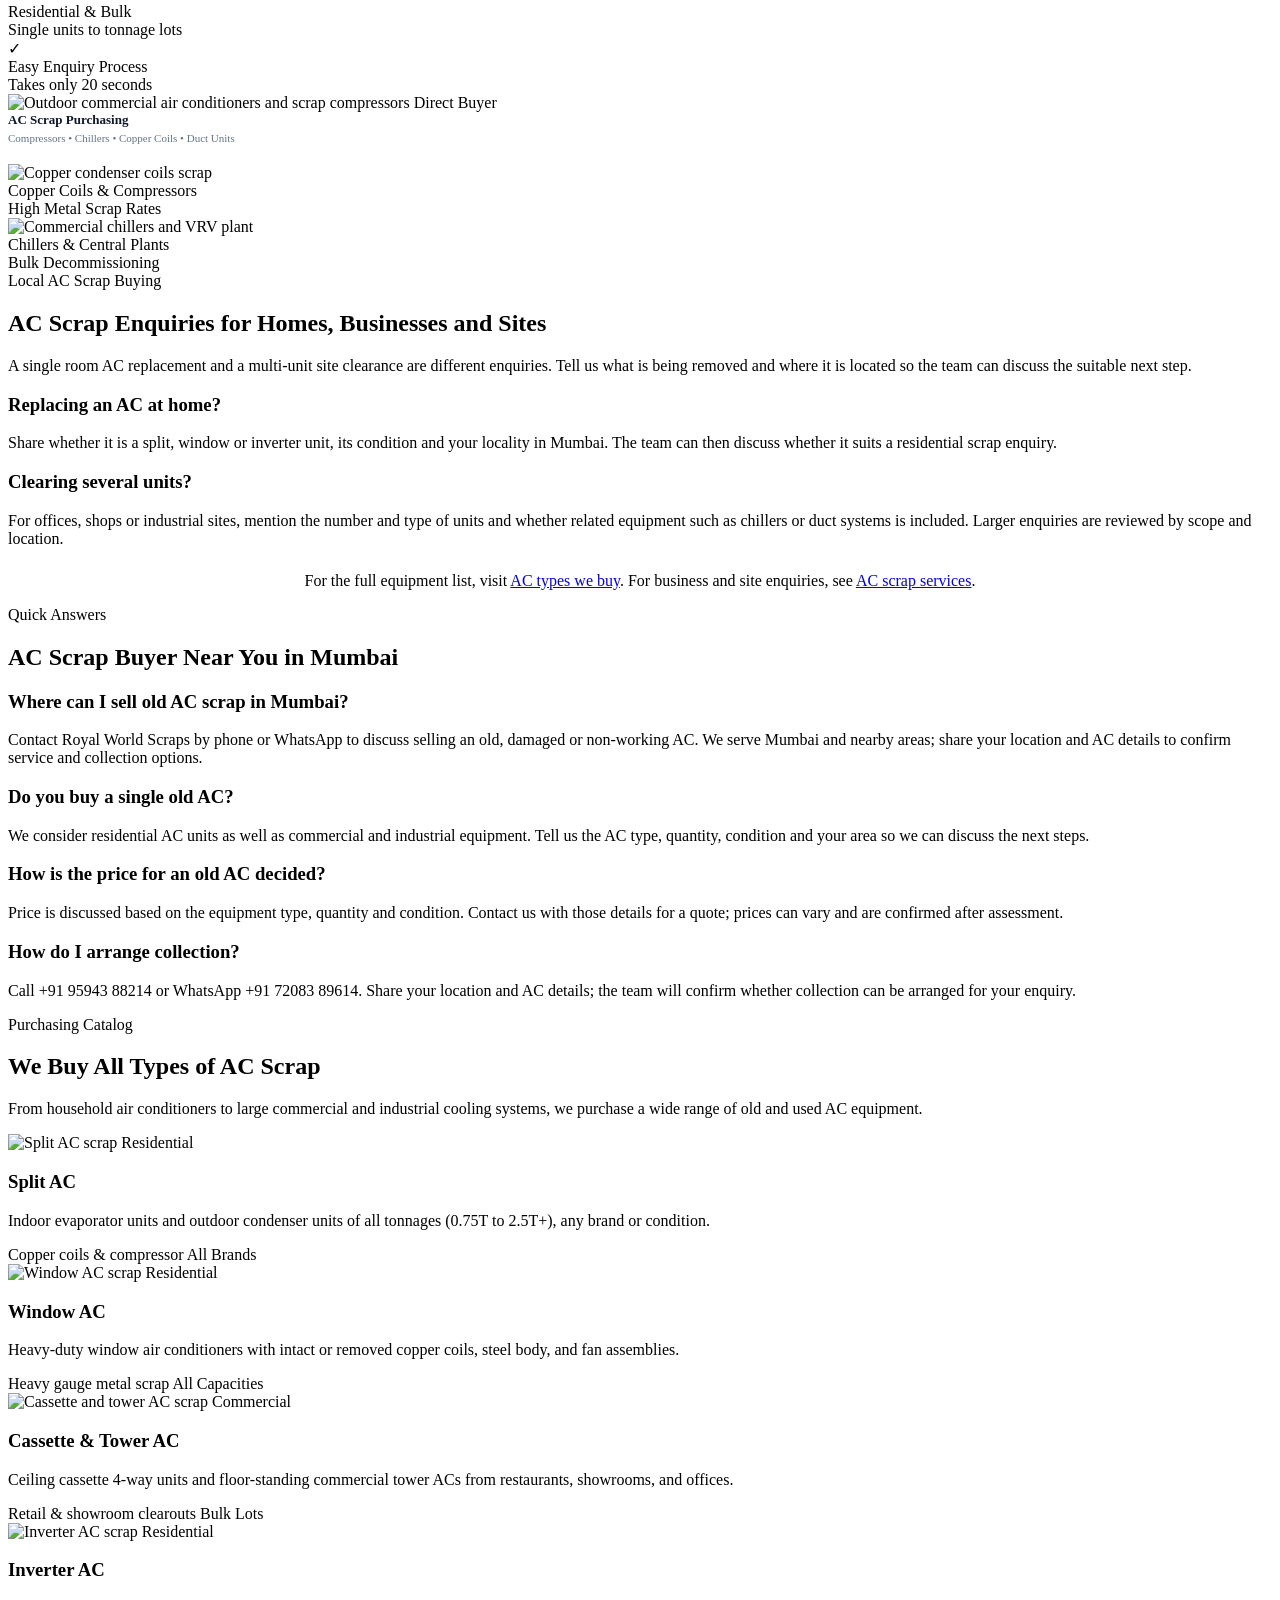
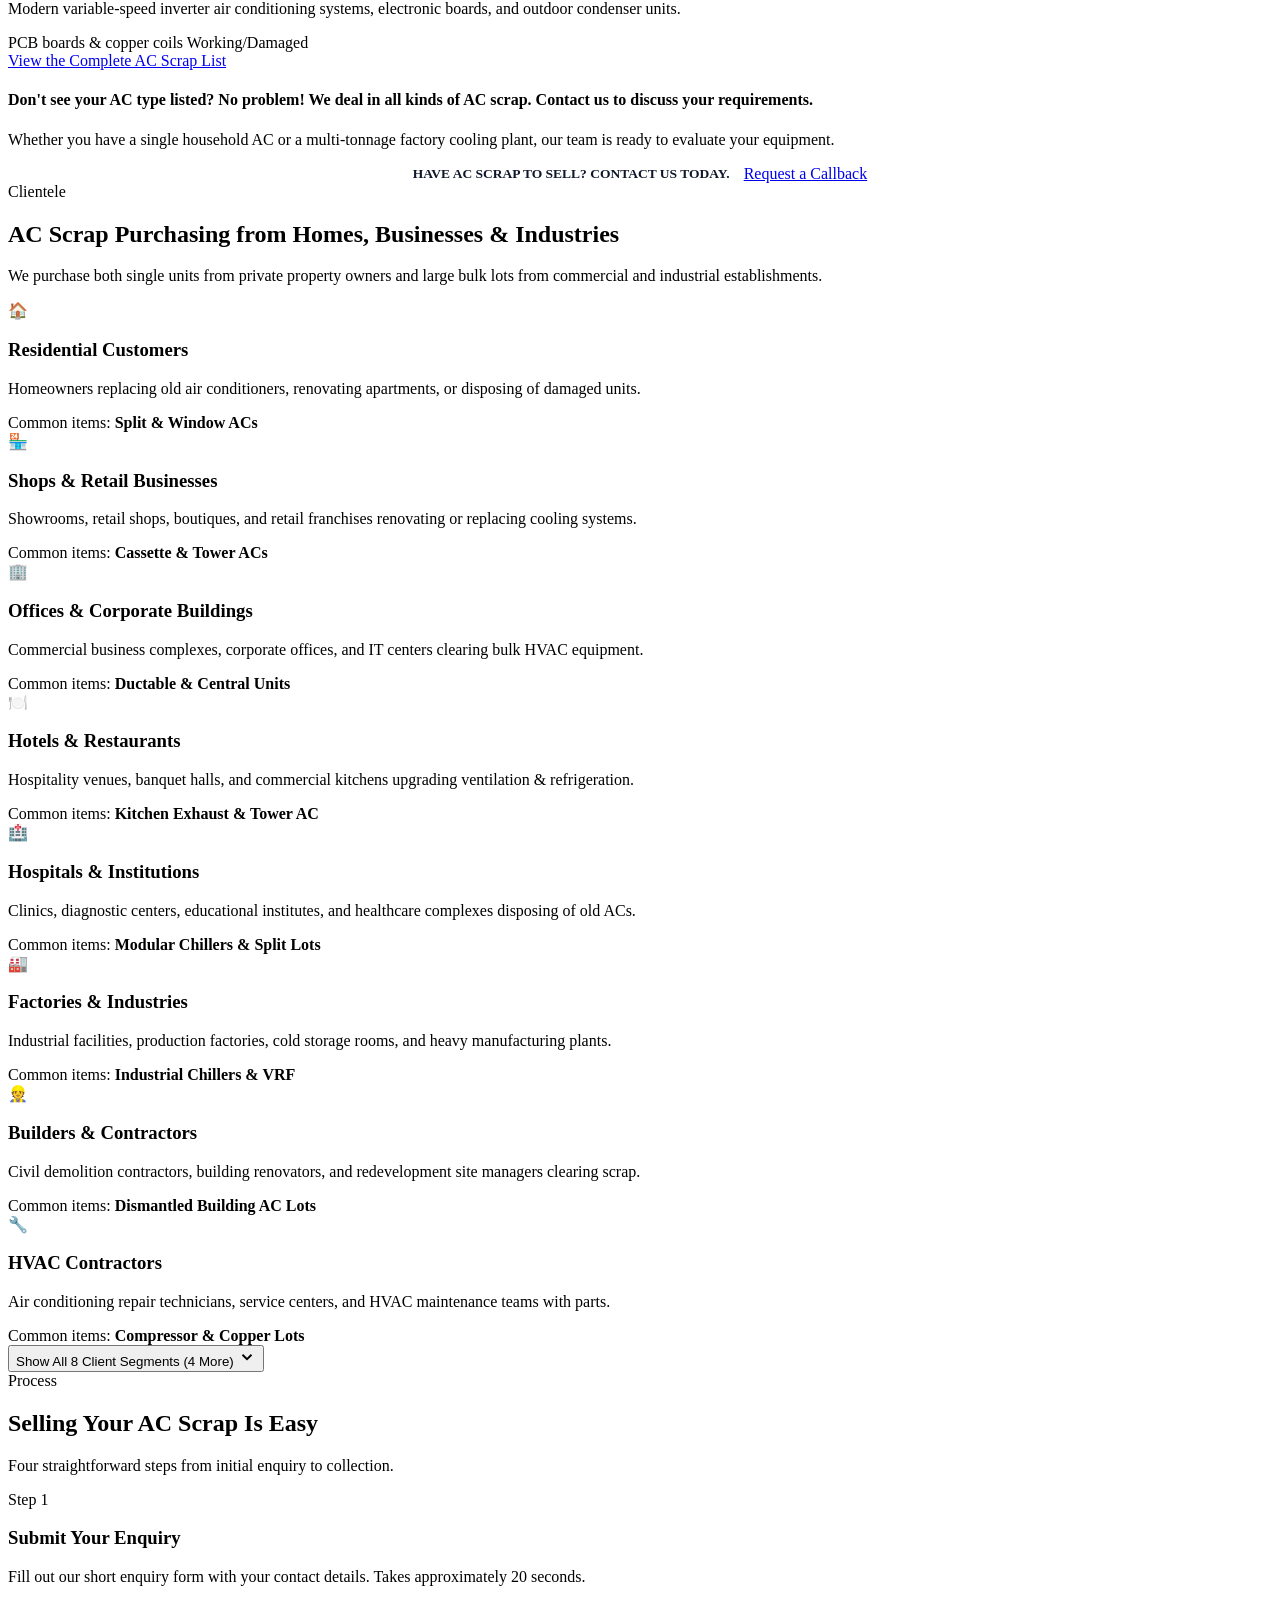
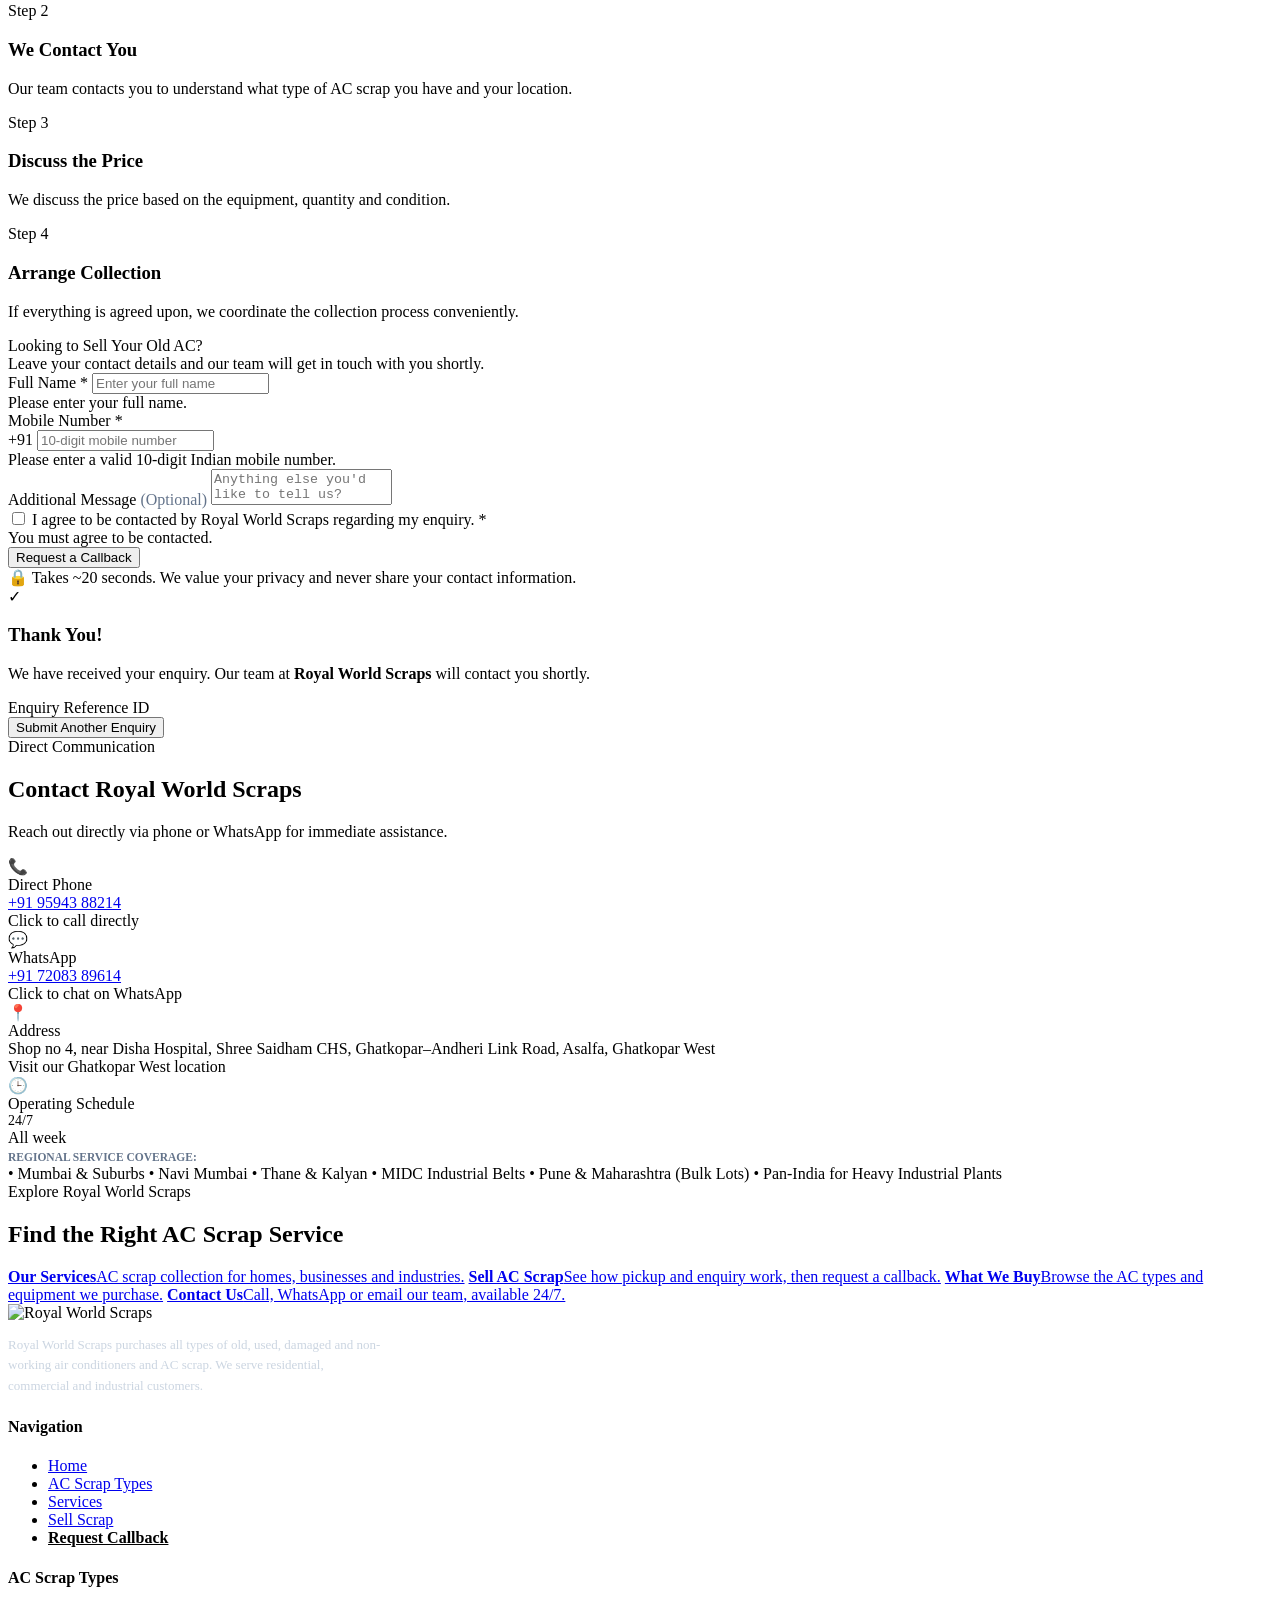
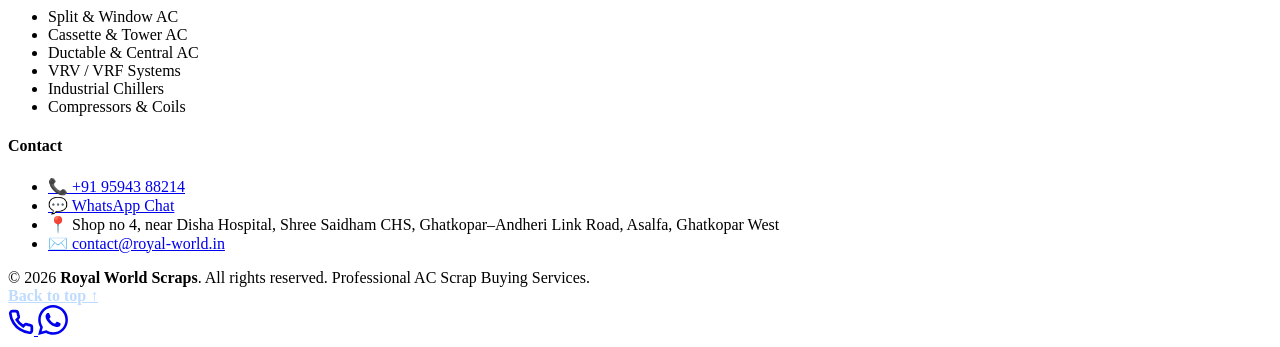
==== commit 4fe93a1b: "Add distinct guidance to service pages" ====
--- a/index.html
+++ b/index.html
@@ -96,13 +96,13 @@
     <div class="container nav-container">
 
       <!-- Brand Logo -->
-      <a href="index.html" class="brand-logo">
+      <a href="/" class="brand-logo">
         <img class="brand-mark" src="images/logo.webp" alt="Royal World Scraps">
       </a>
 
       <!-- Desktop Navigation Menu -->
       <ul class="desktop-nav-menu">
-        <li><a href="index.html" class="nav-item-link">Home</a></li>
+        <li><a href="/" class="nav-item-link">Home</a></li>
         <li><a href="ac-scrap.html" class="nav-item-link">AC Scrap Types</a></li>
         <li><a href="services.html" class="nav-item-link">Services</a></li>
         <li><a href="sell-scrap.html" class="nav-item-link">Sell Scrap</a></li>
@@ -132,7 +132,7 @@
     <button class="mobile-nav-backdrop" id="mobileNavBackdrop" type="button" aria-label="Close menu" tabindex="-1"></button>
     <div class="mobile-nav-panel" id="mobileNav">
       <ul class="mobile-nav-list">
-        <li><a href="index.html" class="mobile-nav-link">Home</a></li>
+        <li><a href="/" class="mobile-nav-link">Home</a></li>
         <li><a href="ac-scrap.html" class="mobile-nav-link">AC Scrap Types</a></li>
         <li><a href="services.html" class="mobile-nav-link">Services</a></li>
         <li><a href="sell-scrap.html" class="mobile-nav-link">Sell Scrap</a></li>
@@ -269,6 +269,22 @@
     </div>
   </section>
 
+  <section class="section section-light" aria-labelledby="mumbai-buyer-overview-title">
+    <div class="container">
+      <div class="section-head">
+        <span class="section-tag-pill">Local AC Scrap Buying</span>
+        <h2 class="section-heading-text" id="mumbai-buyer-overview-title">AC Scrap Enquiries for Homes, Businesses and Sites</h2>
+        <div class="section-bar"></div>
+        <p class="section-subtext">A single room AC replacement and a multi-unit site clearance are different enquiries. Tell us what is being removed and where it is located so the team can discuss the suitable next step.</p>
+      </div>
+      <div class="page-link-grid">
+        <article class="page-link-card"><h3>Replacing an AC at home?</h3><p>Share whether it is a split, window or inverter unit, its condition and your locality in Mumbai. The team can then discuss whether it suits a residential scrap enquiry.</p></article>
+        <article class="page-link-card"><h3>Clearing several units?</h3><p>For offices, shops or industrial sites, mention the number and type of units and whether related equipment such as chillers or duct systems is included. Larger enquiries are reviewed by scope and location.</p></article>
+      </div>
+      <p class="section-subtext" style="text-align:center;margin-top:24px">For the full equipment list, visit <a href="ac-scrap.html">AC types we buy</a>. For business and site enquiries, see <a href="services.html">AC scrap services</a>.</p>
+    </div>
+  </section>
+
   <section class="section section-tint" aria-labelledby="ac-buyer-faq-title">
     <div class="container">
       <div class="section-head">
@@ -390,125 +406,8 @@
 
       </div>
 
-      <!-- Remaining categories (Expanded on Click) -->
-      <div class="cat-extended-grid" id="extendedCategoriesGrid">
-
-        <!-- 5. Ductable AC -->
-        <div class="cat-box">
-          <div class="cat-img-box">
-            <img src="images/ductable.webp" alt="Ductable AC scrap">
-            <span class="cat-badge-label badge-commercial">Commercial</span>
-          </div>
-          <div class="cat-info-area">
-            <div>
-              <h3 class="cat-item-title">Ductable AC</h3>
-              <p class="cat-item-desc">Packaged ducted units, galvanised sheet metal ductwork, cooling plenums, and commercial blowers.</p>
-            </div>
-            <div class="cat-meta-footer">
-              <span>Office & shopping floors</span>
-              <span>Tonnage Quantities</span>
-            </div>
-          </div>
-        </div>
-
-        <!-- 7. Commercial AC Units -->
-        <div class="cat-box">
-          <div class="cat-img-box">
-            <img src="images/Commercial%20AC%20Units-clean.webp" alt="Commercial AC units">
-            <span class="cat-badge-label badge-commercial">Commercial</span>
-          </div>
-          <div class="cat-info-area">
-            <div>
-              <h3 class="cat-item-title">Commercial AC Units</h3>
-              <p class="cat-item-desc">Multi-split and rooftop commercial cooling equipment from hospitals, schools, and business centers.</p>
-            </div>
-            <div class="cat-meta-footer">
-              <span>Decommissioned cooling lots</span>
-              <span>Bulk Pickup</span>
-            </div>
-          </div>
-        </div>
-
-        <!-- 8. Industrial AC Systems -->
-        <div class="cat-box">
-          <div class="cat-img-box">
-            <img src="images/Industrial_AC_Systems-clean.webp" alt="Industrial AC systems">
-            <span class="cat-badge-label badge-industrial">Industrial</span>
-          </div>
-          <div class="cat-info-area">
-            <div>
-              <h3 class="cat-item-title">Industrial AC Systems</h3>
-              <p class="cat-item-desc">High-capacity cooling setups from manufacturing factories, chemical plants, warehouses and data centers.</p>
-            </div>
-            <div class="cat-meta-footer">
-              <span>Factory & warehouse scrap</span>
-              <span>Heavy Tonnage</span>
-            </div>
-          </div>
-        </div>
-
-        <!-- 9. VRV / VRF Systems -->
-        <div class="cat-box">
-          <div class="cat-img-box">
-            <img src="images/VRV%20-%20VRF%20Systems-clean.webp" alt="Commercial HVAC equipment for VRV and VRF systems">
-            <span class="cat-badge-label badge-industrial">Industrial</span>
-          </div>
-          <div class="cat-info-area">
-            <div>
-              <h3 class="cat-item-title">VRV / VRF Systems</h3>
-              <p class="cat-item-desc">Variable Refrigerant Volume and Variable Refrigerant Flow multi-outdoor units and extensive copper lines.</p>
-            </div>
-            <div class="cat-meta-footer">
-              <span>Modular outdoor bank units</span>
-              <span>High Copper Content</span>
-            </div>
-          </div>
-        </div>
-
-        <!-- 10. Chillers -->
-        <div class="cat-box">
-          <div class="cat-img-box">
-            <img src="images/Chillers-clean.webp" alt="Chillers scrap">
-            <span class="cat-badge-label badge-industrial">Industrial</span>
-          </div>
-          <div class="cat-info-area">
-            <div>
-              <h3 class="cat-item-title">Chillers (Air & Water Cooled)</h3>
-              <p class="cat-item-desc">Industrial water-cooled and air-cooled screw/scroll chillers, condenser tubes and heavy heat exchangers.</p>
-            </div>
-            <div class="cat-meta-footer">
-              <span>Plant & machinery clearance</span>
-              <span>Heavy Machinery</span>
-            </div>
-          </div>
-        </div>
-
-        <!-- Office Demolition Service -->
-        <div class="cat-box">
-          <div class="cat-img-box">
-            <img src="images/Office%20Demolition%20%26%20Scrap%20Clearance-clean.webp" alt="Office interior cleared for demolition and scrap removal">
-            <span class="cat-badge-label badge-commercial">Service</span>
-          </div>
-          <div class="cat-info-area">
-            <div>
-              <h3 class="cat-item-title">Office Demolition & Scrap Clearance</h3>
-              <p class="cat-item-desc">Office strip-outs and demolition with removal of AC units, ducts, electrical fittings, metal fixtures and other recyclable scrap.</p>
-            </div>
-            <div class="cat-meta-footer">
-              <span>Commercial office clearouts</span>
-              <span>Site Assessment</span>
-            </div>
-          </div>
-        </div>
-
-      </div>
-
-      <!-- Prominent Show More / Show Less Button (Stops Infinite Scrolling) -->
       <div class="show-more-wrapper">
-        <button type="button" class="btn-show-more" id="showMoreCategoriesBtn">
-          <span>Show All 10 AC Types & Services (6 More)</span>
-          <svg width="18" height="18" viewBox="0 0 24 24" fill="none" stroke="currentColor" stroke-width="2.5"><path d="M6 9l6 6 6-6"/></svg>
-        </button>
+        <a href="ac-scrap.html" class="btn btn-primary">View the Complete AC Scrap List</a>
       </div>
 
       <!-- Fallback Callout Box -->
@@ -859,7 +758,7 @@
         <div>
           <h4 class="footer-col-title">Navigation</h4>
           <ul class="footer-links-list">
-            <li><a href="index.html" class="footer-anchor">Home</a></li>
+            <li><a href="/" class="footer-anchor">Home</a></li>
             <li><a href="ac-scrap.html" class="footer-anchor">AC Scrap Types</a></li>
             <li><a href="services.html" class="footer-anchor">Services</a></li>
             <li><a href="sell-scrap.html" class="footer-anchor">Sell Scrap</a></li>
@@ -899,7 +798,7 @@
           © 2026 <strong>Royal World Scraps</strong>. All rights reserved. Professional AC Scrap Buying Services.
         </div>
         <div>
-          <a href="index.html" style="color: #bfdbfe; font-weight: 600;">Back to top ↑</a>
+          <a href="/" style="color: #bfdbfe; font-weight: 600;">Back to top ↑</a>
         </div>
       </div>
     </div>
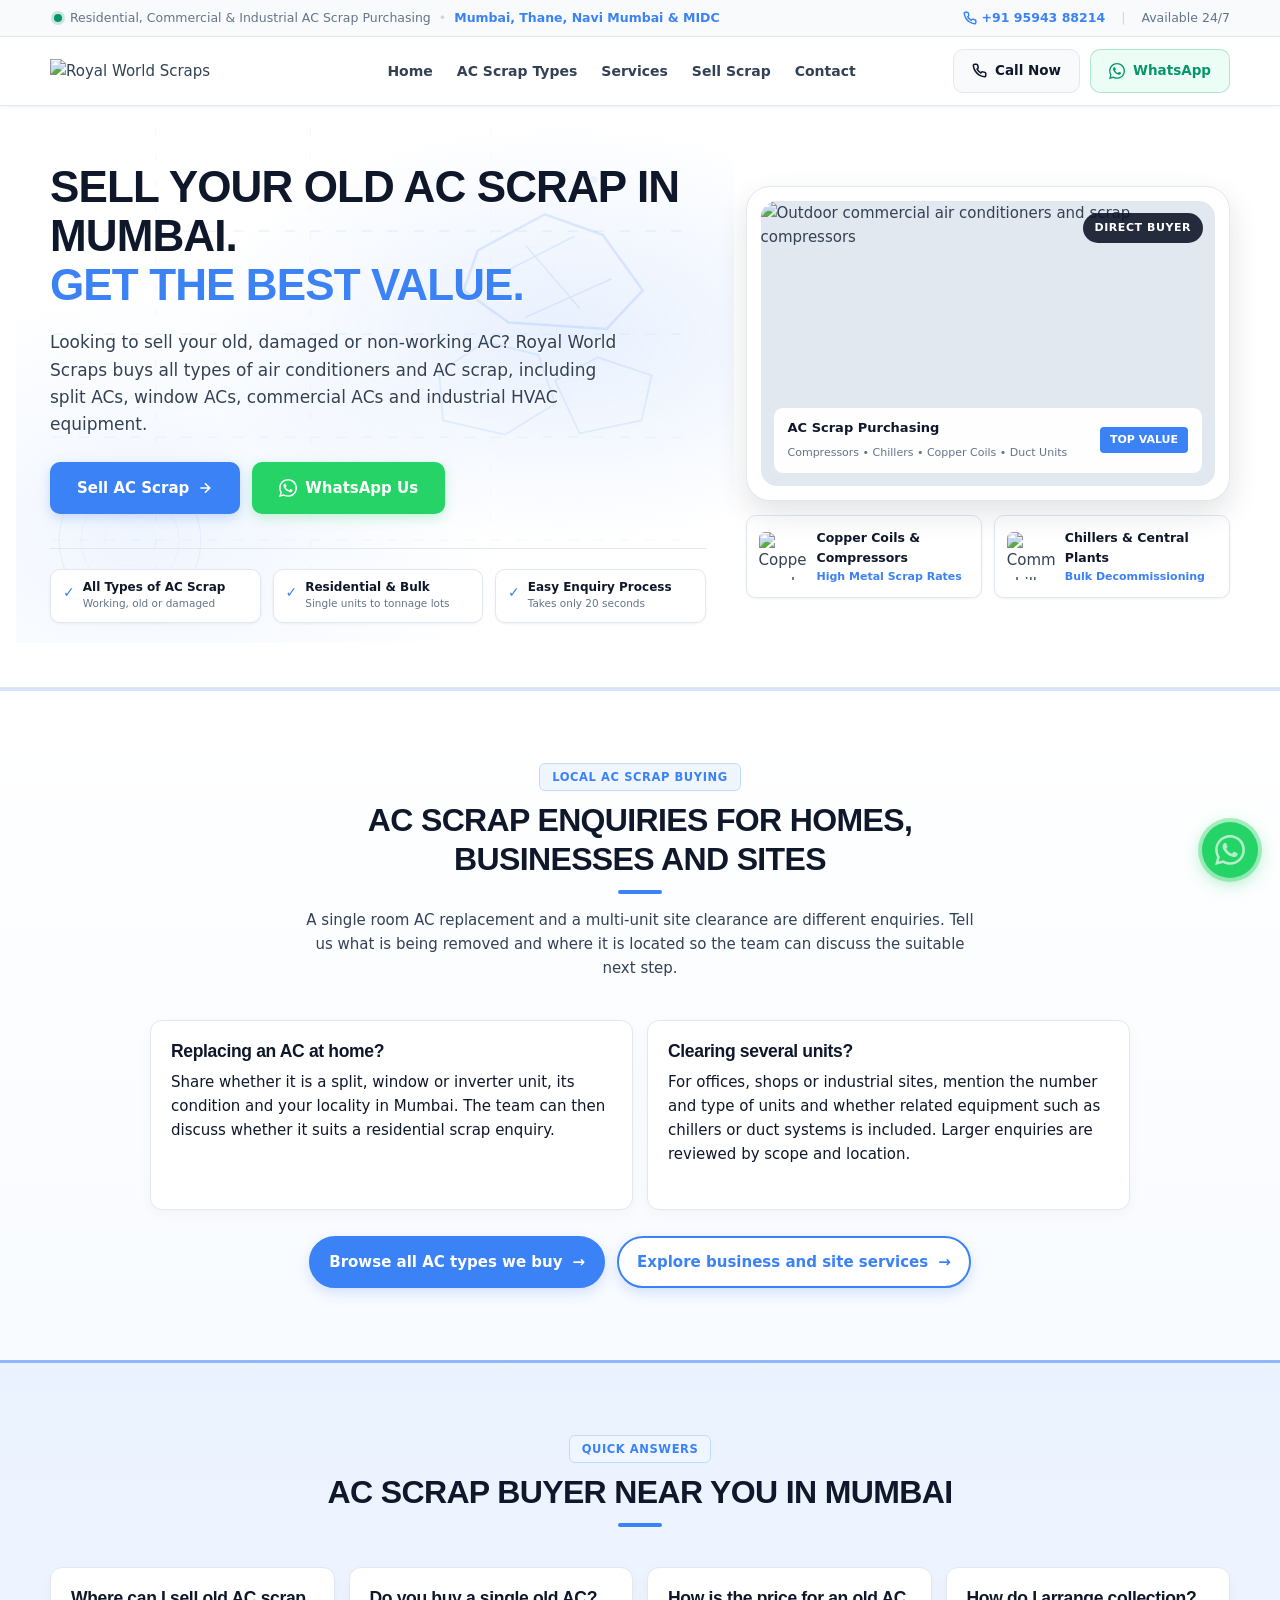
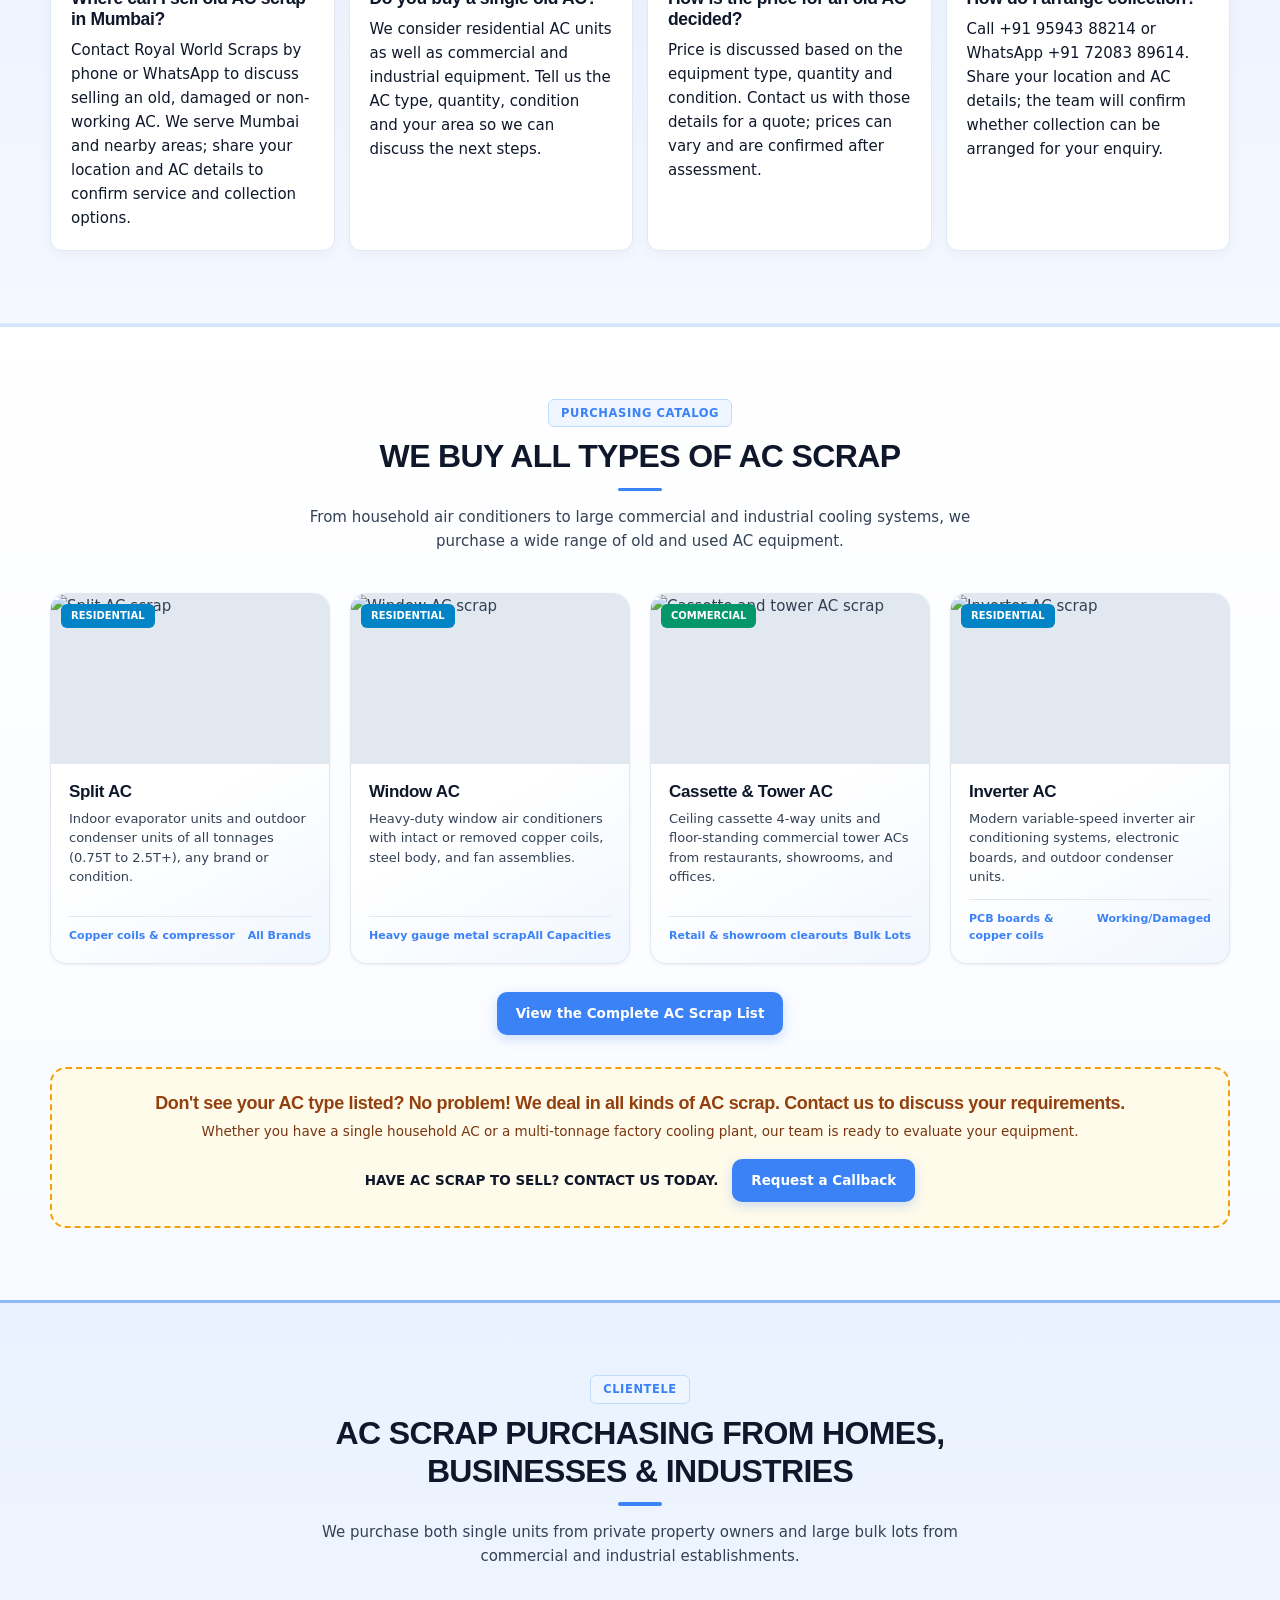
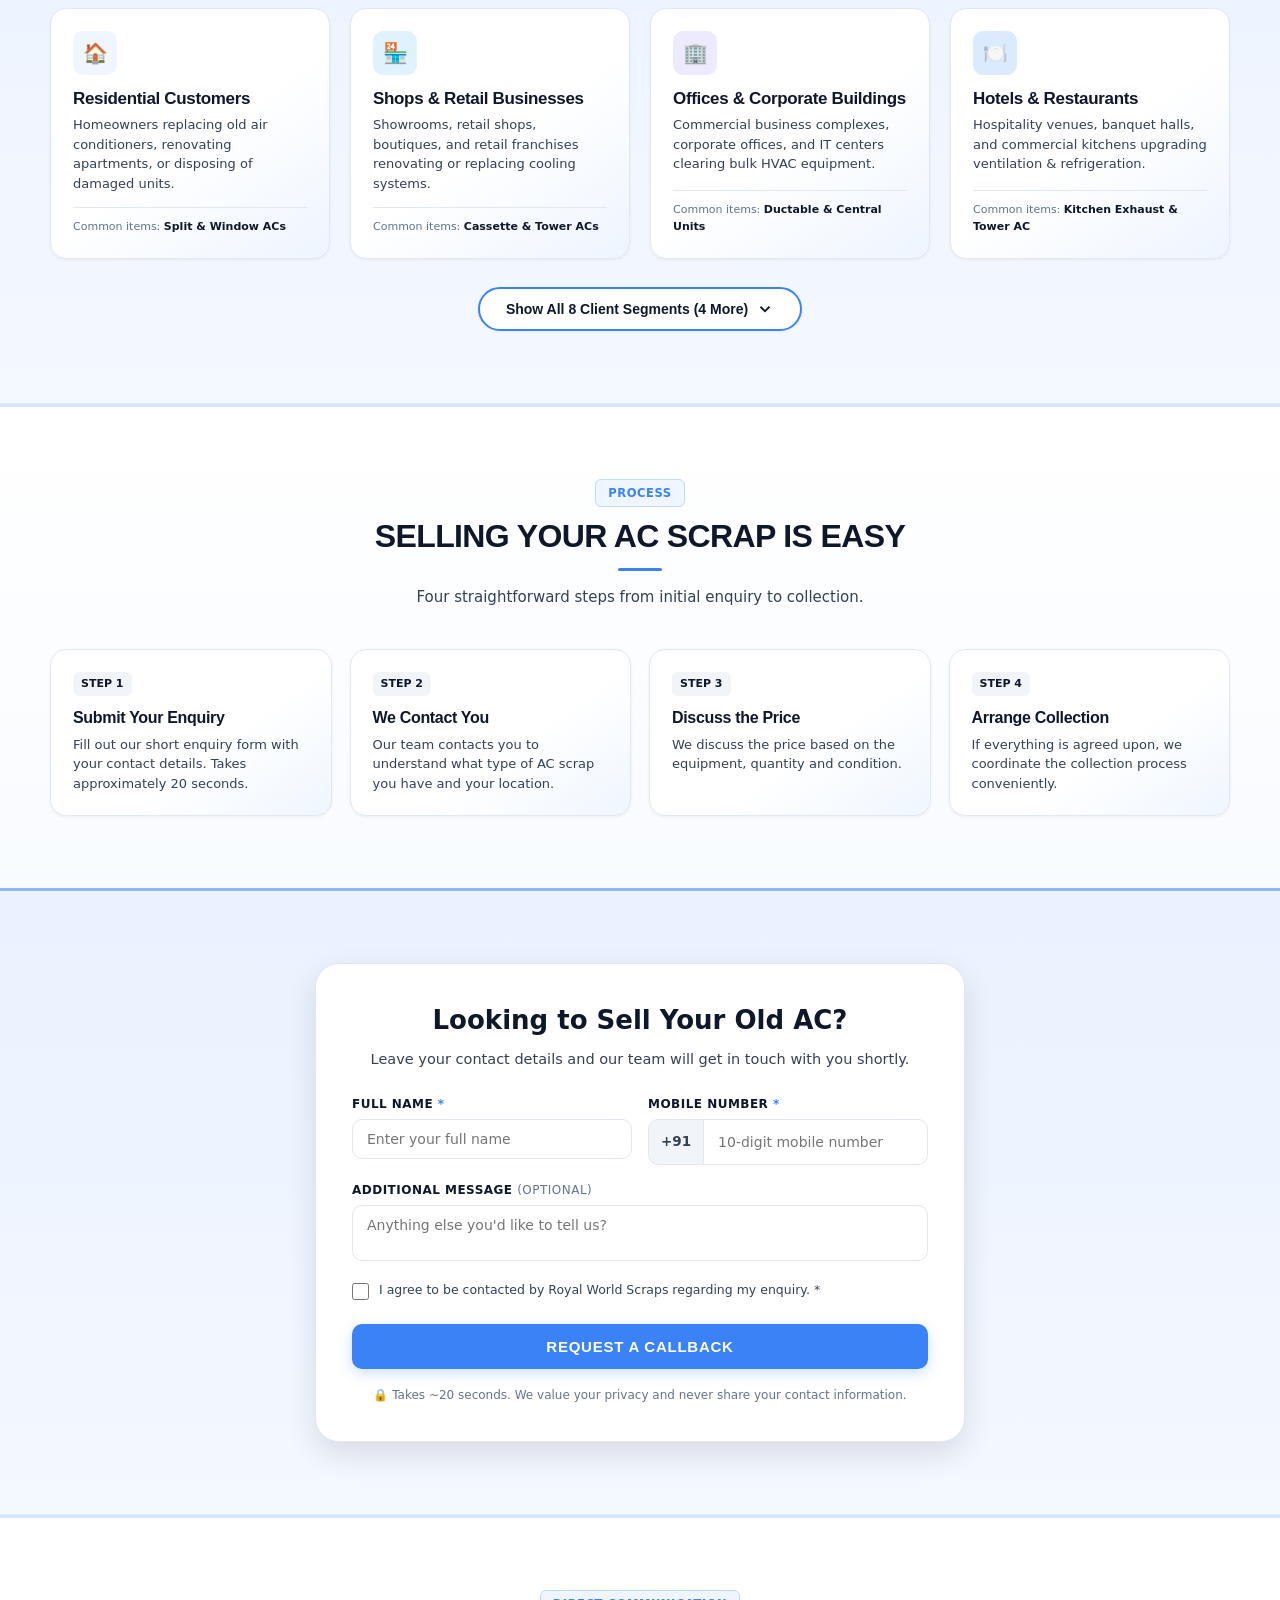
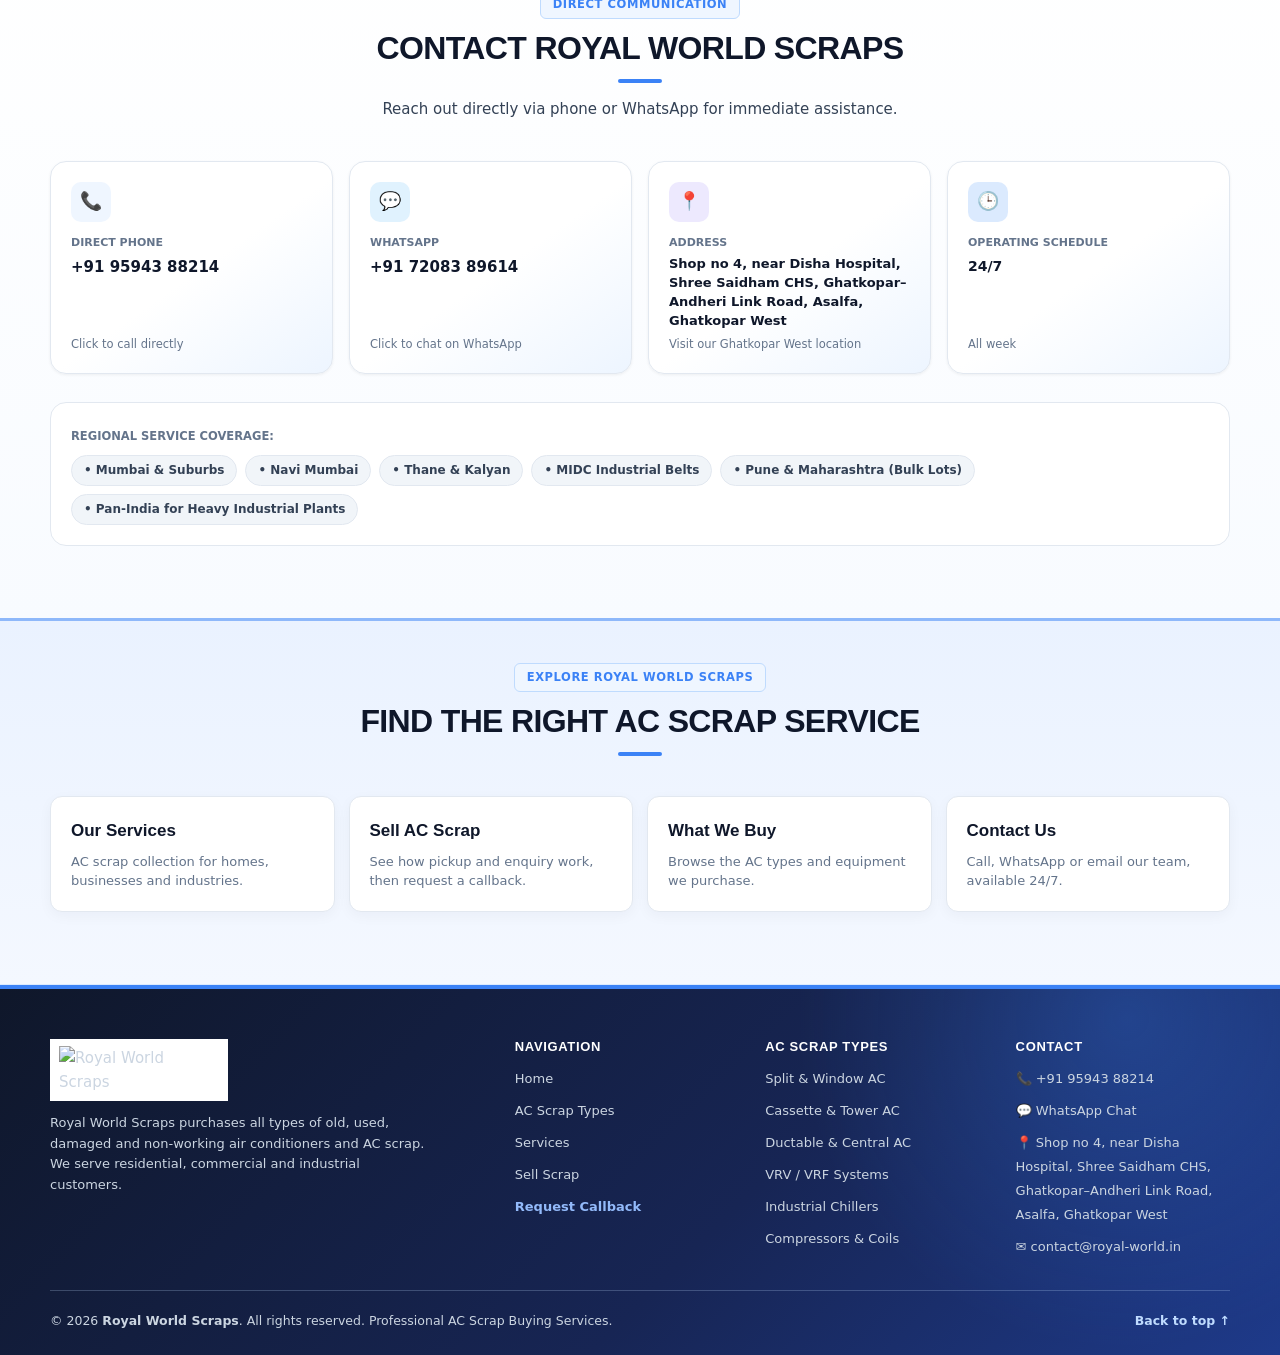
==== commit 1c53ff9e: "Polish local buyer and catalog layouts" ====
--- a/index.html
+++ b/index.html
@@ -277,11 +277,14 @@
         <div class="section-bar"></div>
         <p class="section-subtext">A single room AC replacement and a multi-unit site clearance are different enquiries. Tell us what is being removed and where it is located so the team can discuss the suitable next step.</p>
       </div>
-      <div class="page-link-grid">
+      <div class="page-link-grid local-buyer-grid">
         <article class="page-link-card"><h3>Replacing an AC at home?</h3><p>Share whether it is a split, window or inverter unit, its condition and your locality in Mumbai. The team can then discuss whether it suits a residential scrap enquiry.</p></article>
         <article class="page-link-card"><h3>Clearing several units?</h3><p>For offices, shops or industrial sites, mention the number and type of units and whether related equipment such as chillers or duct systems is included. Larger enquiries are reviewed by scope and location.</p></article>
       </div>
-      <p class="section-subtext" style="text-align:center;margin-top:24px">For the full equipment list, visit <a href="ac-scrap.html">AC types we buy</a>. For business and site enquiries, see <a href="services.html">AC scrap services</a>.</p>
+      <div class="local-buyer-links" aria-label="Explore AC scrap pages">
+        <a class="local-buyer-link" href="ac-scrap.html">Browse all AC types we buy <span aria-hidden="true">→</span></a>
+        <a class="local-buyer-link local-buyer-link-secondary" href="services.html">Explore business and site services <span aria-hidden="true">→</span></a>
+      </div>
     </div>
   </section>
 
--- a/css/style.css
+++ b/css/style.css
@@ -0,0 +1,1754 @@
+/* ==========================================================================
+   ROYAL WORLD SCRAPS – MODERN LIGHT WHITE RESPONSIVE THEME
+   Clean, Premium, High-Trust Industrial Web Design
+   ========================================================================== */
+
+:root {
+  --bg-white: #ffffff;
+  --bg-light: #f8fafc;
+  --bg-slate: #f1f5f9;
+  --bg-border: #e2e8f0;
+  
+  --text-dark: #0f172a;
+  --text-body: #334155;
+  --text-muted: #64748b;
+  --text-subtle: #94a3b8;
+  
+  --brand-orange: #3b82f6;
+  --brand-orange-hover: #2563eb;
+  --brand-orange-soft: #eff6ff;
+  --brand-orange-border: #bfdbfe;
+  
+  --brand-emerald: #059669;
+  --brand-emerald-soft: #ecfdf5;
+  --whatsapp-green: #25D366;
+  --whatsapp-hover: #1ebd5a;
+  
+  --shadow-sm: 0 1px 3px rgba(0,0,0,0.06);
+  --shadow-md: 0 4px 12px rgba(15, 23, 42, 0.08);
+  --shadow-lg: 0 12px 30px rgba(15, 23, 42, 0.12);
+  --shadow-hover: 0 16px 36px -4px color-mix(in srgb, var(--brand-orange) 18%, transparent);
+  
+  --radius-sm: 6px;
+  --radius-md: 10px;
+  --radius-lg: 16px;
+  --radius-xl: 24px;
+}
+
+* {
+  box-sizing: border-box;
+  margin: 0;
+  padding: 0;
+}
+
+html {
+  scroll-behavior: smooth;
+  font-family: 'Plus Jakarta Sans', system-ui, -apple-system, sans-serif;
+  color: var(--text-dark);
+  background-color: var(--bg-white);
+  -webkit-font-smoothing: antialiased;
+}
+
+body {
+  background-color: var(--bg-white);
+  color: var(--text-body);
+  line-height: 1.6;
+  overflow-x: hidden;
+  font-size: 15px;
+}
+
+h1, h2, h3, h4, h5, h6 {
+  font-family: 'Outfit', 'Plus Jakarta Sans', sans-serif;
+  color: var(--text-dark);
+  line-height: 1.2;
+  letter-spacing: -0.02em;
+}
+
+a {
+  color: inherit;
+  text-decoration: none;
+}
+
+img {
+  max-width: 100%;
+  height: auto;
+  display: block;
+}
+
+.container {
+  width: 100%;
+  max-width: 1220px;
+  margin-left: auto;
+  margin-right: auto;
+  padding-left: 20px;
+  padding-right: 20px;
+}
+
+/* ==========================================================================
+   HEADER & NAVBAR (FIXED, NON-BREAKING, RESPONSIVE)
+   ========================================================================== */
+.top-notice-bar {
+  background: var(--bg-light);
+  border-bottom: 1px solid var(--bg-border);
+  padding: 8px 0;
+  font-size: 12.5px;
+  color: var(--text-muted);
+}
+
+.top-notice-inner {
+  display: flex;
+  justify-content: space-between;
+  align-items: center;
+  gap: 16px;
+}
+
+.top-notice-left {
+  display: flex;
+  align-items: center;
+  gap: 8px;
+  padding-left: 4px;
+  white-space: nowrap;
+  overflow: hidden;
+  text-overflow: ellipsis;
+}
+
+.pulse-dot {
+  width: 8px;
+  height: 8px;
+  border-radius: 50%;
+  background-color: var(--brand-emerald);
+  box-shadow: 0 0 0 3px rgba(5, 150, 105, 0.2);
+  flex-shrink: 0;
+}
+
+.top-notice-right {
+  display: flex;
+  align-items: center;
+  gap: 16px;
+  flex-shrink: 0;
+}
+
+.top-phone-link {
+  font-weight: 700;
+  color: var(--brand-orange);
+  display: flex;
+  align-items: center;
+  gap: 5px;
+}
+
+.main-navbar {
+  position: sticky;
+  top: 0;
+  z-index: 100;
+  background-color: rgba(255, 255, 255, 0.98);
+  backdrop-filter: blur(10px);
+  border-bottom: 1px solid var(--bg-border);
+  box-shadow: var(--shadow-sm);
+  padding: 12px 0;
+}
+
+.nav-container {
+  position: relative;
+  display: flex;
+  align-items: center;
+  justify-content: space-between;
+  gap: 20px;
+}
+
+/* Crisp Clean Logo */
+.brand-logo {
+  display: flex;
+  align-items: center;
+  gap: 12px;
+  flex-shrink: 0;
+}
+
+.brand-mark {
+  display: block;
+  width: 240px;
+  height: auto;
+  object-fit: contain;
+}
+
+.footer-brand-logo {
+  width: fit-content;
+  padding: 7px 9px;
+  background: #ffffff;
+  border-radius: 0;
+}
+
+.footer-brand-logo .brand-mark { width: 160px; }
+
+.brand-name-group {
+  display: flex;
+  flex-direction: column;
+}
+
+.brand-title {
+  font-family: 'Outfit', sans-serif;
+  display: flex;
+  flex-direction: column;
+  font-weight: 800;
+  font-size: 19px;
+  line-height: 1.1;
+  letter-spacing: -0.01em;
+  color: var(--text-dark);
+  width: max-content;
+}
+
+.brand-title-top {
+  display: block;
+  color: var(--text-dark) !important;
+  white-space: nowrap;
+}
+
+.brand-title-bottom {
+  display: block;
+  width: 100%;
+  color: var(--brand-orange);
+  text-align: justify;
+  text-align-last: justify;
+  line-height: 1;
+  letter-spacing: 0.08em;
+}
+
+.brand-title span:not(.brand-title-top):not(.brand-title-bottom) {
+  color: var(--brand-orange);
+}
+
+.brand-subtitle {
+  font-size: 10.5px;
+  font-weight: 700;
+  text-transform: uppercase;
+  letter-spacing: 0.08em;
+  color: var(--text-muted);
+  white-space: nowrap;
+}
+
+/* Nav Menu Links */
+.desktop-nav-menu {
+  display: flex;
+  align-items: center;
+  gap: 24px;
+  list-style: none;
+}
+
+.nav-item-link {
+  font-size: 14px;
+  font-weight: 600;
+  color: var(--text-body);
+  transition: color 0.2s;
+  white-space: nowrap;
+}
+
+.nav-item-link:hover {
+  color: var(--brand-orange);
+}
+
+/* Right Nav Buttons */
+.nav-buttons-group {
+  display: flex;
+  align-items: center;
+  gap: 10px;
+  flex-shrink: 0;
+}
+
+.btn {
+  display: inline-flex;
+  align-items: center;
+  justify-content: center;
+  gap: 8px;
+  padding: 10px 18px;
+  font-size: 13.5px;
+  font-weight: 700;
+  border-radius: var(--radius-md);
+  border: 1px solid transparent;
+  cursor: pointer;
+  transition: all 0.2s ease;
+  white-space: nowrap;
+}
+
+.btn-primary {
+  background-color: var(--brand-orange);
+  color: #ffffff;
+  box-shadow: 0 4px 12px color-mix(in srgb, var(--brand-orange) 25%, transparent);
+}
+
+.btn-primary:hover {
+  background-color: var(--brand-orange-hover);
+  transform: translateY(-1px);
+  box-shadow: 0 6px 16px color-mix(in srgb, var(--brand-orange) 35%, transparent);
+}
+
+.btn-whatsapp-header {
+  background-color: var(--brand-emerald-soft);
+  color: var(--brand-emerald);
+  border: 1px solid rgba(5, 150, 105, 0.25);
+  font-weight: 700;
+}
+
+.btn-whatsapp-header:hover {
+  background-color: var(--whatsapp-green);
+  color: #ffffff;
+  border-color: var(--whatsapp-green);
+}
+
+.btn-call-header {
+  background-color: var(--bg-light);
+  color: var(--text-dark);
+  border: 1px solid var(--bg-border);
+}
+
+.btn-call-header:hover {
+  background-color: var(--bg-slate);
+  color: var(--brand-orange);
+}
+
+.mobile-menu-btn {
+  display: none;
+  background: var(--bg-light);
+  border: 1px solid var(--bg-border);
+  border-radius: var(--radius-md);
+  padding: 8px 10px;
+  cursor: pointer;
+  color: var(--text-dark);
+}
+
+.mobile-menu-btn svg line {
+  transform-box: fill-box;
+  transform-origin: center;
+  transition: transform 200ms ease, opacity 200ms ease;
+}
+
+.mobile-menu-btn[aria-expanded="true"] svg line:nth-child(1) {
+  transform: translateY(6px) rotate(45deg);
+}
+
+.mobile-menu-btn[aria-expanded="true"] svg line:nth-child(2) {
+  opacity: 0;
+}
+
+.mobile-menu-btn[aria-expanded="true"] svg line:nth-child(3) {
+  transform: translateY(-6px) rotate(-45deg);
+}
+
+/* Mobile Nav Drawer */
+.mobile-nav-backdrop {
+  display: none;
+  position: fixed;
+  inset: var(--mobile-nav-top, 68px) 0 0;
+  z-index: 100;
+  border: 0;
+  background: rgba(15, 23, 42, 0.32);
+  opacity: 0;
+  visibility: hidden;
+  pointer-events: none;
+  transition: opacity 220ms ease, visibility 220ms ease;
+}
+
+.mobile-nav-backdrop.open {
+  opacity: 1;
+  visibility: visible;
+  pointer-events: auto;
+}
+
+.mobile-nav-panel {
+  position: fixed;
+  top: var(--mobile-nav-top, 68px);
+  bottom: 0;
+  left: 0;
+  z-index: 101;
+  display: block;
+  width: min(280px, 72vw);
+  max-height: none;
+  overflow-y: auto;
+  overscroll-behavior: contain;
+  background-color: #ffffff;
+  border: 1px solid var(--bg-border);
+  border-top: 0;
+  border-radius: 0 0 var(--radius-lg) 0;
+  box-shadow: var(--shadow-lg);
+  padding: 16px 20px max(24px, env(safe-area-inset-bottom)) 20px;
+  transform: translateX(-105%);
+  opacity: 0;
+  visibility: hidden;
+  pointer-events: none;
+  transition: transform 280ms cubic-bezier(.2,.75,.25,1), opacity 220ms ease, visibility 280ms;
+}
+
+.mobile-nav-panel.open {
+  transform: translateX(0);
+  opacity: 1;
+  visibility: visible;
+  pointer-events: auto;
+}
+
+.mobile-nav-list {
+  display: flex;
+  flex-direction: column;
+  gap: 12px;
+  list-style: none;
+  margin-bottom: 18px;
+}
+
+.mobile-nav-link {
+  font-size: 15px;
+  font-weight: 600;
+  color: var(--text-dark);
+  padding: 8px 0;
+  display: block;
+  border-bottom: 1px solid var(--bg-border);
+}
+
+/* ==========================================================================
+   HERO SECTION (RICH, MODERN, FULL VISUALS, NO EMPTY SPACE)
+   ========================================================================== */
+.hero-section {
+  padding: 56px 0 64px 0;
+  background-image:
+    linear-gradient(90deg, rgba(255, 255, 255, 0.88) 0%, rgba(255, 255, 255, 0.82) 42%, rgba(255, 255, 255, 0.70) 100%),
+    url('../images/hero_mobile_greater_width.webp');
+  background-size: cover;
+  background-position: center;
+  background-repeat: no-repeat;
+  border-bottom: 1px solid var(--bg-border);
+  position: relative;
+}
+
+.hero-layout {
+  display: grid;
+  grid-template-columns: 1.15fr 0.85fr;
+  gap: 40px;
+  align-items: center;
+}
+
+.hero-left-content {
+  position: relative;
+  isolation: isolate;
+  display: flex;
+  flex-direction: column;
+  gap: 20px;
+}
+
+.hero-bg-accent {
+  position: absolute;
+  z-index: -1;
+  inset: -34px -28px -20px -34px;
+  pointer-events: none;
+  opacity: 1;
+  background:
+    radial-gradient(ellipse at 76% 40%, color-mix(in srgb, var(--brand-orange) 12%, transparent), transparent 48%),
+    radial-gradient(ellipse at 18% 78%, color-mix(in srgb, var(--brand-orange) 8%, transparent), transparent 42%);
+}
+
+.hero-accent-svg {
+  width: 100%;
+  height: 100%;
+}
+
+.hero-tag {
+  display: inline-flex;
+  align-items: center;
+  gap: 8px;
+  width: fit-content;
+  padding: 6px 14px;
+  background-color: var(--brand-orange-soft);
+  border: 1px solid var(--brand-orange-border);
+  border-radius: var(--radius-sm);
+  font-size: 12px;
+  font-weight: 800;
+  color: var(--brand-orange);
+  text-transform: uppercase;
+  letter-spacing: 0.04em;
+}
+
+.hero-headline {
+  font-size: 44px;
+  font-weight: 800;
+  text-transform: uppercase;
+  line-height: 1.12;
+  color: var(--text-dark);
+  text-shadow: 0 1px 2px rgba(255, 255, 255, 0.9);
+}
+
+.hero-headline span {
+  color: var(--brand-orange);
+  display: block;
+}
+
+.hero-description {
+  font-size: 17px;
+  color: var(--text-body);
+  line-height: 1.6;
+  max-width: 580px;
+  text-shadow: 0 1px 2px rgba(255, 255, 255, 0.9);
+}
+
+.hero-cta-bar {
+  display: flex;
+  flex-wrap: wrap;
+  gap: 12px;
+  margin-top: 4px;
+}
+
+.btn-lg {
+  padding: 13px 26px;
+  font-size: 15px;
+}
+
+.btn-whatsapp-solid {
+  background-color: var(--whatsapp-green);
+  color: #ffffff;
+  box-shadow: 0 4px 12px rgba(37, 211, 102, 0.25);
+}
+
+.btn-whatsapp-solid:hover {
+  background-color: var(--whatsapp-hover);
+  transform: translateY(-1px);
+}
+
+/* 3 Trust Feature Badges */
+.hero-trust-row {
+  display: grid;
+  grid-template-columns: repeat(3, 1fr);
+  gap: 12px;
+  margin-top: 14px;
+  padding-top: 20px;
+  border-top: 1px solid var(--bg-border);
+}
+
+.trust-item-card {
+  display: flex;
+  align-items: flex-start;
+  gap: 8px;
+  background: #ffffff;
+  border: 1px solid var(--bg-border);
+  padding: 10px 12px;
+  border-radius: var(--radius-md);
+  box-shadow: var(--shadow-sm);
+}
+
+.trust-check-icon {
+  color: var(--brand-orange);
+  font-weight: 800;
+  font-size: 14px;
+  flex-shrink: 0;
+  margin-top: 1px;
+}
+
+.trust-card-title {
+  font-size: 12px;
+  font-weight: 700;
+  color: var(--text-dark);
+  line-height: 1.25;
+}
+
+.trust-card-sub {
+  font-size: 10.5px;
+  color: var(--text-muted);
+}
+
+/* Rich Hero Visual Collage (Never looks empty) */
+.hero-visual-collage {
+  position: relative;
+  display: flex;
+  flex-direction: column;
+  gap: 14px;
+}
+
+.hero-main-card {
+  position: relative;
+  background-color: #ffffff;
+  border: 1px solid var(--bg-border);
+  border-radius: var(--radius-xl);
+  padding: 14px;
+  box-shadow: var(--shadow-lg);
+  overflow: hidden;
+}
+
+.hero-main-img-box {
+  position: relative;
+  border-radius: var(--radius-lg);
+  overflow: hidden;
+  aspect-ratio: 16/10;
+  background-color: #e2e8f0;
+}
+
+.hero-main-img-box img {
+  width: 100%;
+  height: 100%;
+  object-fit: cover;
+}
+
+.hero-floating-tag {
+  position: absolute;
+  top: 12px;
+  right: 12px;
+  background: rgba(15, 23, 42, 0.9);
+  color: #ffffff;
+  padding: 6px 12px;
+  border-radius: 50px;
+  font-size: 11px;
+  font-weight: 700;
+  text-transform: uppercase;
+  letter-spacing: 0.05em;
+}
+
+.hero-img-bottom-badge {
+  position: absolute;
+  bottom: 12px;
+  left: 12px;
+  right: 12px;
+  background: rgba(255, 255, 255, 0.95);
+  backdrop-filter: blur(6px);
+  border: 1px solid var(--bg-border);
+  border-radius: var(--radius-md);
+  padding: 10px 14px;
+  display: flex;
+  align-items: center;
+  justify-content: space-between;
+}
+
+.hero-subcards-grid {
+  display: grid;
+  grid-template-columns: 1fr 1fr;
+  gap: 12px;
+}
+
+.visual-subcard {
+  background-color: #ffffff;
+  border: 1px solid var(--bg-border);
+  border-radius: var(--radius-md);
+  padding: 12px;
+  display: flex;
+  align-items: center;
+  gap: 10px;
+  box-shadow: var(--shadow-sm);
+}
+
+.subcard-thumb {
+  width: 48px;
+  height: 48px;
+  border-radius: var(--radius-sm);
+  object-fit: cover;
+  flex-shrink: 0;
+}
+
+.subcard-title {
+  font-size: 12.5px;
+  font-weight: 700;
+  color: var(--text-dark);
+}
+
+.subcard-sub {
+  font-size: 11px;
+  color: var(--brand-orange);
+  font-weight: 600;
+}
+
+/* ==========================================================================
+   SECTIONS: HEADINGS & BASE
+   ========================================================================== */
+.section {
+  position: relative;
+  padding: 72px 0;
+  border-top: 3px solid color-mix(in srgb, var(--brand-orange) 18%, transparent);
+}
+
+.section-light {
+  background: linear-gradient(180deg, #ffffff 0%, #f8fbff 100%);
+}
+
+.section-tint {
+  background: linear-gradient(180deg, #eaf2ff 0%, #f4f8ff 100%);
+  border-top: 3px solid color-mix(in srgb, var(--brand-orange) 48%, #dbeafe);
+  border-bottom: 1px solid #dbeafe;
+}
+
+.section-head {
+  text-align: center;
+  max-width: 680px;
+  margin: 0 auto 40px auto;
+}
+
+.section-tag-pill {
+  display: inline-block;
+  padding: 4px 12px;
+  background-color: var(--brand-orange-soft);
+  color: var(--brand-orange);
+  border: 1px solid var(--brand-orange-border);
+  border-radius: var(--radius-sm);
+  font-size: 11.5px;
+  font-weight: 800;
+  text-transform: uppercase;
+  letter-spacing: 0.05em;
+  margin-bottom: 10px;
+}
+
+.section-heading-text {
+  font-size: 32px;
+  font-weight: 800;
+  text-transform: uppercase;
+  color: var(--text-dark);
+  margin-bottom: 12px;
+}
+
+.section-bar {
+  width: 44px;
+  height: 3.5px;
+  background-color: var(--brand-orange);
+  margin: 0 auto 14px auto;
+  border-radius: 2px;
+}
+
+.section-subtext {
+  font-size: 15px;
+  color: var(--text-body);
+}
+
+/* ==========================================================================
+   WHAT WE BUY SECTION (COMPACT WITH SHOW MORE TOGGLE)
+   ========================================================================== */
+.category-cards-grid {
+  display: grid;
+  grid-template-columns: repeat(4, minmax(0, 1fr));
+  gap: 20px;
+}
+
+.cat-box {
+  background: linear-gradient(150deg, #ffffff 55%, #f1f7ff 100%);
+  border: 1px solid var(--bg-border);
+  border-radius: var(--radius-lg);
+  overflow: hidden;
+  box-shadow: var(--shadow-sm);
+  transition: all 0.25s ease;
+  display: flex;
+  flex-direction: column;
+}
+
+.cat-box:hover {
+  transform: translateY(-3px);
+  border-color: var(--brand-orange);
+  box-shadow: var(--shadow-md);
+}
+
+.cat-img-box {
+  position: relative;
+  height: 170px;
+  background-color: #e2e8f0;
+  overflow: hidden;
+}
+
+.cat-img-box img {
+  width: 100%;
+  height: 100%;
+  object-fit: cover;
+  transition: transform 0.4s ease;
+}
+
+.cat-box:hover .cat-img-box img {
+  transform: scale(1.05);
+}
+
+.cat-badge-label {
+  position: absolute;
+  top: 10px;
+  left: 10px;
+  padding: 4px 10px;
+  border-radius: var(--radius-sm);
+  font-size: 10px;
+  font-weight: 800;
+  text-transform: uppercase;
+  color: #ffffff;
+  background-color: #0284c7;
+}
+
+.badge-commercial { background-color: #059669; }
+.badge-industrial { background-color: #7c3aed; }
+.badge-component { background-color: var(--brand-orange); }
+
+.cat-info-area {
+  padding: 18px;
+  display: flex;
+  flex-direction: column;
+  flex-grow: 1;
+  justify-content: space-between;
+}
+
+.cat-item-title {
+  font-size: 17px;
+  font-weight: 700;
+  color: var(--text-dark);
+  margin-bottom: 6px;
+}
+
+.cat-item-desc {
+  font-size: 13px;
+  color: var(--text-body);
+  line-height: 1.5;
+  margin-bottom: 12px;
+}
+
+.cat-meta-footer {
+  padding-top: 10px;
+  border-top: 1px solid var(--bg-border);
+  font-size: 11px;
+  font-weight: 700;
+  color: var(--brand-orange);
+  display: flex;
+  justify-content: space-between;
+}
+
+/* Hidden extended items */
+.cat-extended-grid {
+  display: none;
+  grid-template-columns: repeat(4, minmax(0, 1fr));
+  gap: 20px;
+  margin-top: 20px;
+}
+
+.cat-extended-grid.open {
+  display: grid;
+}
+
+/* Show More Button */
+.show-more-wrapper {
+  text-align: center;
+  margin-top: 28px;
+}
+
+.btn-show-more {
+  background-color: #ffffff;
+  color: var(--text-dark);
+  border: 2px solid var(--brand-orange);
+  padding: 11px 26px;
+  font-size: 14px;
+  font-weight: 700;
+  border-radius: 50px;
+  cursor: pointer;
+  display: inline-flex;
+  align-items: center;
+  gap: 8px;
+  transition: all 0.2s ease;
+  box-shadow: var(--shadow-sm);
+}
+
+.btn-show-more:hover {
+  background-color: var(--brand-orange);
+  color: #ffffff;
+  transform: translateY(-2px);
+  box-shadow: 0 4px 14px color-mix(in srgb, var(--brand-orange) 25%, transparent);
+}
+
+/* Callout Prompt */
+.unlisted-ac-banner {
+  margin-top: 32px;
+  background-color: #fffbeb;
+  border: 2px dashed #f59e0b;
+  border-radius: var(--radius-lg);
+  padding: 24px;
+  text-align: center;
+}
+
+.unlisted-title {
+  font-size: 18px;
+  font-weight: 800;
+  color: #92400e;
+  margin-bottom: 6px;
+}
+
+.unlisted-desc {
+  font-size: 13.5px;
+  color: #78350f;
+  margin-bottom: 16px;
+}
+
+/* ==========================================================================
+   WHO WE SERVE SECTION (WITH SHOW MORE TOGGLE)
+   ========================================================================== */
+.client-cards-grid {
+  display: grid;
+  grid-template-columns: repeat(4, minmax(0, 1fr));
+  gap: 20px;
+}
+
+.client-extended-grid {
+  display: none;
+  grid-template-columns: repeat(4, minmax(0, 1fr));
+  gap: 20px;
+  margin-top: 20px;
+}
+
+.client-extended-grid.open {
+  display: grid;
+}
+
+.client-box {
+  background: linear-gradient(145deg, #ffffff 52%, #eef5ff 100%);
+  border: 1px solid var(--bg-border);
+  border-radius: var(--radius-lg);
+  padding: 22px;
+  box-shadow: var(--shadow-sm);
+  display: flex;
+  flex-direction: column;
+  justify-content: space-between;
+  transition: all 0.25s ease;
+}
+
+.client-box:hover {
+  transform: translateY(-2px);
+  box-shadow: var(--shadow-md);
+  border-color: var(--brand-orange-border);
+}
+
+.client-icon-circle {
+  width: 44px;
+  height: 44px;
+  border-radius: var(--radius-md);
+  background-color: var(--brand-orange-soft);
+  color: var(--brand-orange);
+  display: flex;
+  align-items: center;
+  justify-content: center;
+  font-size: 20px;
+  margin-bottom: 14px;
+}
+
+.client-box:nth-child(4n + 2) .client-icon-circle,
+.contact-info-tile:nth-child(4n + 2) .contact-tile-icon {
+  background-color: #e0f2fe;
+  color: #0284c7;
+}
+
+.client-box:nth-child(4n + 3) .client-icon-circle,
+.contact-info-tile:nth-child(4n + 3) .contact-tile-icon {
+  background-color: #ede9fe;
+  color: #7c3aed;
+}
+
+.client-box:nth-child(4n + 4) .client-icon-circle,
+.contact-info-tile:nth-child(4n + 4) .contact-tile-icon {
+  background-color: #dbeafe;
+  color: #1d4ed8;
+}
+
+.client-title {
+  font-size: 17px;
+  font-weight: 700;
+  color: var(--text-dark);
+  margin-bottom: 6px;
+}
+
+.client-desc {
+  font-size: 13px;
+  color: var(--text-body);
+  line-height: 1.5;
+  margin-bottom: 14px;
+}
+
+.client-footer-tag {
+  padding-top: 10px;
+  border-top: 1px solid var(--bg-border);
+  font-size: 11px;
+  color: var(--text-muted);
+}
+
+.client-footer-tag strong {
+  color: var(--text-dark);
+}
+
+/* ==========================================================================
+   HOW IT WORKS SECTION (4 CLEAN STEPS)
+   ========================================================================== */
+.how-steps-grid {
+  display: grid;
+  grid-template-columns: repeat(4, 1fr);
+  gap: 18px;
+}
+
+.how-step-card {
+  background: linear-gradient(145deg, #ffffff 58%, #eff6ff 100%);
+  border: 1px solid var(--bg-border);
+  border-radius: var(--radius-lg);
+  padding: 22px;
+  box-shadow: var(--shadow-sm);
+  display: flex;
+  flex-direction: column;
+}
+
+.step-number-tag {
+  display: inline-block;
+  padding: 3px 8px;
+  background-color: var(--bg-slate);
+  color: var(--text-dark);
+  border-radius: var(--radius-sm);
+  font-size: 11px;
+  font-weight: 800;
+  text-transform: uppercase;
+  margin-bottom: 12px;
+  width: fit-content;
+}
+
+.step-card-heading {
+  font-size: 16px;
+  font-weight: 700;
+  color: var(--text-dark);
+  margin-bottom: 8px;
+}
+
+.step-card-text {
+  font-size: 13px;
+  color: var(--text-body);
+  line-height: 1.5;
+}
+
+/* ==========================================================================
+   ENQUIRY FORM SECTION (LIGHT WHITE THEME)
+   ========================================================================== */
+.enquiry-form-section {
+  padding: 72px 0;
+  background: linear-gradient(180deg, #eaf2ff 0%, #f4f8ff 100%);
+  border-top: 3px solid color-mix(in srgb, var(--brand-orange) 48%, #dbeafe);
+  border-bottom: 1px solid #dbeafe;
+}
+
+.enquiry-form-card {
+  max-width: 650px;
+  margin: 0 auto;
+  background-color: #ffffff;
+  border: 1px solid var(--bg-border);
+  border-radius: var(--radius-xl);
+  padding: 36px;
+  box-shadow: var(--shadow-lg);
+}
+
+.form-head-title {
+  font-size: 26px;
+  font-weight: 800;
+  text-align: center;
+  color: var(--text-dark);
+  margin-bottom: 6px;
+}
+
+.form-head-sub {
+  font-size: 14.5px;
+  text-align: center;
+  color: var(--text-body);
+  margin-bottom: 24px;
+}
+
+.fields-grid {
+  display: grid;
+  grid-template-columns: 1fr 1fr;
+  gap: 16px;
+}
+
+.field-col {
+  display: flex;
+  flex-direction: column;
+  gap: 5px;
+}
+
+.field-full {
+  grid-column: span 2;
+}
+
+.field-lbl {
+  font-size: 12px;
+  font-weight: 700;
+  color: var(--text-dark);
+  text-transform: uppercase;
+  letter-spacing: 0.04em;
+}
+
+.field-lbl span.required {
+  color: var(--brand-orange);
+}
+
+.field-input {
+  width: 100%;
+  padding: 11px 14px;
+  font-size: 14px;
+  font-family: inherit;
+  color: var(--text-dark);
+  background-color: #ffffff;
+  border: 1px solid var(--bg-border);
+  border-radius: var(--radius-md);
+  outline: none;
+  transition: all 0.2s;
+}
+
+.field-input:focus {
+  border-color: var(--brand-orange);
+  box-shadow: 0 0 0 3px color-mix(in srgb, var(--brand-orange) 15%, transparent);
+}
+
+.phone-wrapper {
+  display: flex;
+}
+
+.phone-flag {
+  padding: 11px 12px;
+  background-color: var(--bg-slate);
+  border: 1px solid var(--bg-border);
+  border-right: none;
+  border-radius: var(--radius-md) 0 0 var(--radius-md);
+  font-size: 13.5px;
+  font-weight: 700;
+  color: var(--text-body);
+}
+
+.phone-wrapper .field-input {
+  border-radius: 0 var(--radius-md) var(--radius-md) 0;
+}
+
+.field-error-msg {
+  font-size: 11.5px;
+  color: #dc2626;
+  font-weight: 600;
+  display: none;
+  margin-top: 3px;
+}
+
+.field-error-msg.visible {
+  display: block;
+}
+
+.consent-row {
+  display: flex;
+  align-items: flex-start;
+  gap: 10px;
+  margin-top: 4px;
+  cursor: pointer;
+}
+
+.consent-row input[type="checkbox"] {
+  width: 17px;
+  height: 17px;
+  accent-color: var(--brand-orange);
+  margin-top: 2px;
+  cursor: pointer;
+}
+
+.consent-caption {
+  font-size: 12.5px;
+  color: var(--text-body);
+  line-height: 1.4;
+}
+
+.submit-action-btn {
+  width: 100%;
+  padding: 14px;
+  font-size: 15px;
+  font-weight: 800;
+  text-transform: uppercase;
+  letter-spacing: 0.05em;
+  color: #ffffff;
+  background-color: var(--brand-orange);
+  border: none;
+  border-radius: var(--radius-md);
+  cursor: pointer;
+  transition: all 0.2s ease;
+  box-shadow: 0 4px 14px color-mix(in srgb, var(--brand-orange) 25%, transparent);
+  margin-top: 8px;
+}
+
+.submit-action-btn:hover {
+  background-color: var(--brand-orange-hover);
+  transform: translateY(-1px);
+}
+
+.submit-action-btn:disabled {
+  opacity: 0.7;
+  cursor: not-allowed;
+  transform: none;
+}
+
+.privacy-notice {
+  text-align: center;
+  font-size: 12px;
+  color: var(--text-muted);
+  margin-top: 12px;
+}
+
+/* Success Card */
+.success-screen-box {
+  display: none;
+  text-align: center;
+  padding: 24px 10px;
+}
+
+.success-screen-box.active {
+  display: block;
+}
+
+.success-big-check {
+  width: 56px;
+  height: 56px;
+  border-radius: 50%;
+  background-color: var(--brand-emerald-soft);
+  color: var(--brand-emerald);
+  display: flex;
+  align-items: center;
+  justify-content: center;
+  font-size: 30px;
+  margin: 0 auto 14px auto;
+}
+
+.success-big-title {
+  font-size: 24px;
+  font-weight: 800;
+  color: var(--text-dark);
+  margin-bottom: 8px;
+}
+
+.success-big-desc {
+  font-size: 14.5px;
+  color: var(--text-body);
+  max-width: 440px;
+  margin: 0 auto 16px auto;
+}
+
+.success-ref-pill {
+  display: inline-block;
+  padding: 6px 14px;
+  background-color: var(--bg-slate);
+  border: 1px solid var(--bg-border);
+  border-radius: var(--radius-sm);
+  font-family: monospace;
+  font-size: 13px;
+  font-weight: 700;
+  color: var(--brand-orange);
+  margin-bottom: 20px;
+}
+
+/* ==========================================================================
+   CONTACT SECTION
+   ========================================================================== */
+.contact-cards-row {
+  display: grid;
+  grid-template-columns: repeat(4, 1fr);
+  gap: 16px;
+}
+
+.contact-info-tile {
+  background: linear-gradient(145deg, #ffffff 52%, #edf5ff 100%);
+  border: 1px solid var(--bg-border);
+  border-radius: var(--radius-lg);
+  padding: 20px;
+  box-shadow: var(--shadow-sm);
+  display: flex;
+  flex-direction: column;
+  justify-content: space-between;
+}
+
+.contact-tile-icon {
+  width: 40px;
+  height: 40px;
+  border-radius: var(--radius-md);
+  background-color: var(--brand-orange-soft);
+  color: var(--brand-orange);
+  display: flex;
+  align-items: center;
+  justify-content: center;
+  font-size: 18px;
+  margin-bottom: 12px;
+}
+
+.contact-tile-label {
+  font-size: 11px;
+  font-weight: 700;
+  color: var(--text-muted);
+  text-transform: uppercase;
+  margin-bottom: 4px;
+}
+
+.contact-tile-main.contact-address { font-size: 13px; line-height: 1.45; overflow-wrap: anywhere; }
+
+.contact-tile-main {
+  font-size: 15px;
+  font-weight: 700;
+  color: var(--text-dark);
+  margin-bottom: 4px;
+}
+
+.contact-tile-main:hover {
+  color: var(--brand-orange);
+}
+
+.contact-tile-sub {
+  font-size: 11.5px;
+  color: var(--text-muted);
+}
+
+.coverage-pills-card {
+  margin-top: 28px;
+  background-color: #ffffff;
+  border: 1px solid var(--bg-border);
+  border-radius: var(--radius-lg);
+  padding: 20px;
+}
+
+.coverage-pills-list {
+  display: flex;
+  flex-wrap: wrap;
+  gap: 8px;
+  margin-top: 8px;
+}
+
+.coverage-tag {
+  padding: 5px 12px;
+  background-color: var(--bg-slate);
+  border: 1px solid var(--bg-border);
+  border-radius: 50px;
+  font-size: 12px;
+  font-weight: 600;
+  color: var(--text-body);
+}
+
+/* ==========================================================================
+   FOOTER (CLEAN SLATE LIGHT THEME)
+   ========================================================================== */
+.site-footer {
+  background:
+    radial-gradient(circle at 88% 8%, color-mix(in srgb, var(--brand-orange) 28%, transparent), transparent 28%),
+    linear-gradient(135deg, #0f172a 0%, #172554 58%, #1e3a8a 100%);
+  border-top: 4px solid var(--brand-orange);
+  padding: 50px 0 24px 0;
+  color: #cbd5e1;
+}
+
+.site-footer .brand-title-top,
+.site-footer .footer-col-title { color: #ffffff !important; }
+
+.site-footer .brand-title-bottom { color: color-mix(in srgb, var(--brand-orange) 55%, #ffffff); }
+
+.site-footer .footer-anchor { color: #cbd5e1; overflow-wrap: anywhere; }
+
+.site-footer .footer-anchor:hover { color: color-mix(in srgb, var(--brand-orange) 45%, #ffffff); }
+
+.site-footer .footer-anchor[style] { color: color-mix(in srgb, var(--brand-orange) 55%, #ffffff) !important; }
+
+.footer-columns-grid {
+  display: grid;
+  grid-template-columns: 2fr 1fr 1fr 1fr;
+  gap: 36px;
+  padding-bottom: 32px;
+  border-bottom: 1px solid rgba(191, 219, 254, 0.24);
+}
+
+.footer-col-title {
+  font-size: 13px;
+  font-weight: 800;
+  color: #ffffff;
+  text-transform: uppercase;
+  letter-spacing: 0.05em;
+  margin-bottom: 12px;
+}
+
+.footer-links-list {
+  list-style: none;
+  display: flex;
+  flex-direction: column;
+  gap: 8px;
+}
+
+.footer-anchor {
+  font-size: 13px;
+  color: #cbd5e1;
+  transition: color 0.2s;
+}
+
+.footer-anchor:hover {
+  color: var(--brand-orange);
+}
+
+.footer-copyright-bar {
+  display: flex;
+  justify-content: space-between;
+  align-items: center;
+  padding-top: 20px;
+  font-size: 12.5px;
+  color: #cbd5e1;
+}
+
+/* ==========================================================================
+   FLOATING ELEMENTS (WHATSAPP & GOOGLE SHEET INSPECTOR)
+   ========================================================================== */
+.floating-wa-btn {
+  position: fixed;
+  bottom: 22px;
+  right: 22px;
+  z-index: 999;
+  width: 56px;
+  height: 56px;
+  border-radius: 50%;
+  background-color: var(--whatsapp-green);
+  color: #ffffff;
+  display: flex;
+  align-items: center;
+  justify-content: center;
+  box-shadow: 0 4px 18px rgba(37, 211, 102, 0.45);
+  cursor: pointer;
+  transition: all 0.3s ease;
+  text-decoration: none;
+}
+
+.floating-call-btn {
+  display: none;
+  position: fixed;
+  right: 22px;
+  bottom: 90px;
+  z-index: 999;
+  width: 56px;
+  height: 56px;
+  align-items: center;
+  justify-content: center;
+  border-radius: 50%;
+  background: var(--brand-orange);
+  color: #fff;
+  box-shadow: 0 4px 18px color-mix(in srgb, var(--brand-orange) 40%, transparent);
+  transition: transform 0.2s ease;
+}
+
+.floating-call-btn:hover {
+  color: #fff;
+  transform: scale(1.08);
+}
+
+.floating-wa-btn:hover {
+  transform: scale(1.08);
+  box-shadow: 0 6px 24px rgba(37, 211, 102, 0.6);
+  color: #ffffff;
+}
+
+.wa-pulse-animation {
+  position: absolute;
+  top: -4px;
+  left: -4px;
+  right: -4px;
+  bottom: -4px;
+  border-radius: 50%;
+  background-color: rgba(37, 211, 102, 0.35);
+  animation: pulse-wa 2s infinite;
+  pointer-events: none;
+}
+
+@keyframes pulse-wa {
+  0% { transform: scale(0.95); opacity: 0.8; }
+  50% { transform: scale(1.2); opacity: 0; }
+  100% { transform: scale(0.95); opacity: 0; }
+}
+
+/* ==========================================================================
+   RESPONSIVENESS (PERFECT ON MOBILE, TABLET & DESKTOP)
+   ========================================================================== */
+@media (max-width: 1080px) {
+  .desktop-nav-menu {
+    gap: 16px;
+  }
+  .hero-headline {
+    font-size: 38px;
+  }
+}
+
+@media (max-width: 992px) {
+  .mobile-nav-backdrop { display: block; }
+  .desktop-nav-menu {
+    display: none;
+  }
+  .mobile-menu-btn {
+    display: block;
+  }
+  .hero-layout {
+    grid-template-columns: 1fr;
+    gap: 32px;
+  }
+  .category-cards-grid, .cat-extended-grid {
+    grid-template-columns: repeat(2, 1fr);
+  }
+  .client-cards-grid, .client-extended-grid {
+    grid-template-columns: repeat(2, 1fr);
+  }
+  .how-steps-grid {
+    grid-template-columns: repeat(2, 1fr);
+  }
+  .contact-cards-row {
+    grid-template-columns: repeat(2, 1fr);
+  }
+  .footer-columns-grid {
+    grid-template-columns: 1fr 1fr;
+    gap: 28px;
+  }
+}
+
+@media (min-width: 993px) {
+  .mobile-nav-panel { display: none; }
+}
+
+@media (max-width: 640px) {
+  .section { padding: 56px 0; }
+  .enquiry-form-section { padding: 56px 0; }
+  .section-head { margin-bottom: 28px; }
+  .top-notice-bar {
+    display: block;
+    padding: 6px 0;
+    font-size: 12px;
+  }
+  .top-notice-left {
+    display: none;
+  }
+  .top-notice-inner,
+  .top-notice-right {
+    justify-content: center;
+    gap: 10px;
+  }
+  .top-notice-right {
+    width: 100%;
+  }
+  .top-notice-right > span:last-child {
+    font-weight: 700;
+    color: var(--brand-emerald);
+  }
+  .brand-title {
+    font-size: 15px;
+  }
+  .brand-subtitle { font-size: 8px; }
+  .main-navbar { backdrop-filter: none; }
+  .nav-container {
+    min-height: 44px;
+    display: grid;
+    grid-template-columns: minmax(0, 1fr) 40px;
+    align-items: center;
+    gap: 0;
+  }
+  .brand-logo { grid-column: 1; justify-self: start; margin: 0; }
+  .brand-mark { width: min(170px, calc(100vw - 112px)); }
+  .nav-buttons-group { display: contents; }
+  .mobile-menu-btn {
+    position: static;
+    grid-column: 2;
+    grid-row: 1;
+    justify-self: end;
+    margin-right: 4px;
+    padding: 5px;
+  }
+  .nav-buttons-group .btn-call-header {
+    display: none;
+  }
+  .nav-buttons-group .btn-whatsapp-header {
+    display: none;
+  }
+  .floating-call-btn {
+    display: flex;
+    right: 18px;
+    bottom: 88px;
+    width: 52px;
+    height: 52px;
+  }
+  .floating-wa-btn {
+    right: 18px;
+    bottom: 18px;
+    width: 52px;
+    height: 52px;
+  }
+  .hero-section {
+    padding: 36px 0 44px 0;
+    overflow: hidden;
+    background-image:
+      linear-gradient(180deg, rgba(255, 255, 255, 0.82) 0%, rgba(255, 255, 255, 0.90) 100%),
+      url('../images/hero_mobile_width.webp');
+    background-position: center 42%;
+  }
+  .hero-visual-collage { display: none; }
+  .hero-section::before,
+  .hero-section::after {
+    content: "";
+    position: absolute;
+    z-index: 0;
+    pointer-events: none;
+  }
+  .hero-section::before {
+    width: 240px;
+    height: 240px;
+    right: -92px;
+    top: 28px;
+    border: 2px solid color-mix(in srgb, var(--brand-orange) 18%, transparent);
+    border-radius: 50%;
+    box-shadow: inset 0 0 0 12px color-mix(in srgb, var(--brand-orange) 4%, transparent),
+      inset 0 0 0 25px color-mix(in srgb, var(--brand-orange) 12%, transparent),
+      inset 0 0 0 40px color-mix(in srgb, var(--brand-orange) 4%, transparent);
+  }
+  .hero-section::after {
+    width: 150px;
+    height: 96px;
+    right: -24px;
+    bottom: 22px;
+    opacity: .55;
+    background: repeating-linear-gradient(135deg, transparent 0 12px, color-mix(in srgb, var(--brand-orange) 12%, transparent) 12px 14px);
+    clip-path: polygon(15% 10%, 72% 0, 100% 25%, 88% 70%, 56% 100%, 12% 82%, 0 42%);
+  }
+  .hero-section .container { position: relative; z-index: 1; }
+  .hero-bg-accent { inset: 0 -25px; opacity: .85; }
+  .hero-headline {
+    font-size: 30px;
+  }
+  .hero-description {
+    font-size: 15px;
+  }
+  .hero-trust-row {
+    grid-template-columns: repeat(2, minmax(0, 1fr));
+    gap: 8px;
+  }
+  .trust-item-card { padding: 9px; gap: 6px; }
+  .trust-card-title { font-size: 11px; }
+  .trust-card-sub { font-size: 9px; }
+  .hero-subcards-grid {
+    grid-template-columns: 1fr;
+  }
+  .category-cards-grid, .cat-extended-grid {
+    grid-template-columns: repeat(2, minmax(0, 1fr));
+    gap: 12px;
+  }
+  .client-cards-grid, .client-extended-grid {
+    grid-template-columns: repeat(2, minmax(0, 1fr));
+    gap: 12px;
+  }
+  .how-steps-grid {
+    grid-template-columns: repeat(2, minmax(0, 1fr));
+    gap: 12px;
+  }
+  .contact-cards-row {
+    grid-template-columns: repeat(2, minmax(0, 1fr));
+    gap: 12px;
+  }
+  .cat-img-box { height: 108px; }
+  .cat-info-area { padding: 12px; }
+  .cat-item-title { font-size: 14px; line-height: 1.25; }
+  .cat-item-desc { font-size: 11px; line-height: 1.4; margin-bottom: 9px; }
+  .cat-meta-footer { gap: 6px; font-size: 9px; flex-wrap: wrap; }
+  .cat-badge-label { top: 7px; left: 7px; padding: 3px 7px; font-size: 8px; }
+  .client-box, .how-step-card, .contact-info-tile { padding: 14px; }
+  .client-icon-circle, .contact-tile-icon { width: 34px; height: 34px; margin-bottom: 9px; font-size: 16px; }
+  .client-title, .step-card-heading { font-size: 14px; line-height: 1.3; }
+  .client-desc, .step-card-text { font-size: 11px; line-height: 1.4; }
+  .contact-tile-main { font-size: 12px; line-height: 1.35; }
+  .contact-tile-main.contact-address { font-size: 11px; }
+  .contact-tile-sub { font-size: 10px; }
+  .step-number-tag { font-size: 10px; padding: 4px 8px; }
+  .hero-cta-bar { display: grid; grid-template-columns: repeat(2, minmax(0, 1fr)); gap: 9px; }
+  .hero-cta-bar .btn-lg { min-height: 42px; padding: 9px 10px; gap: 6px; font-size: 12px; line-height: 1.2; }
+  .hero-cta-bar .btn-lg svg { width: 15px; height: 15px; flex: 0 0 auto; }
+  .hero-cta-bar .btn-primary svg { display: none; }
+  .fields-grid {
+    grid-template-columns: 1fr;
+  }
+  .field-full {
+    grid-column: span 1;
+  }
+  .enquiry-form-card {
+    padding: 24px 16px;
+  }
+  .footer-columns-grid {
+    grid-template-columns: 1fr;
+  }
+  .footer-brand-logo .brand-mark { width: min(160px, 70vw); }
+  .footer-copyright-bar {
+    flex-direction: column;
+    gap: 8px;
+    text-align: center;
+  }
+}
+
+@media (max-width: 360px) {
+  .container { padding-left: 12px; padding-right: 12px; }
+  .brand-title { font-size: 13px; }
+  .brand-subtitle { font-size: 7px; }
+  .brand-mark { width: min(150px, calc(100vw - 92px)); }
+  .nav-container { grid-template-columns: minmax(0, 1fr) 38px; }
+  .mobile-menu-btn { margin-right: 2px; }
+  .cat-info-area { padding: 10px; }
+  .client-box, .how-step-card, .contact-info-tile { padding: 11px; }
+  .hero-cta-bar .btn-lg { padding: 8px 7px; font-size: 11px; }
+}
+
+/* Page-to-page navigation */
+.page-link-section { padding-top: 42px; }
+.page-link-grid {
+  display: grid;
+  grid-template-columns: repeat(4, minmax(0, 1fr));
+  gap: 14px;
+}
+.page-link-card {
+  display: flex;
+  flex-direction: column;
+  gap: 8px;
+  padding: 20px;
+  color: var(--text-dark);
+  background: #fff;
+  border: 1px solid var(--bg-border);
+  border-radius: 12px;
+  box-shadow: 0 4px 14px rgba(15, 23, 42, .04);
+  text-decoration: none;
+  transition: transform .18s ease, box-shadow .18s ease;
+}
+.page-link-card:hover { transform: translateY(-3px); box-shadow: 0 9px 24px rgba(15, 23, 42, .09); }
+.page-link-card strong { font-family: 'Outfit', sans-serif; font-size: 17px; }
+.page-link-card span { color: var(--text-muted); font-size: 13px; line-height: 1.5; }
+@media (max-width: 900px) { .page-link-grid { grid-template-columns: repeat(2, minmax(0, 1fr)); } }
+@media (max-width: 520px) { .page-link-grid { grid-template-columns: 1fr; } }
+
+/* Homepage's two local enquiry cards fill the available row cleanly. */
+.local-buyer-grid {
+  grid-template-columns: repeat(2, minmax(0, 1fr));
+  max-width: 980px;
+  margin-inline: auto;
+}
+.local-buyer-grid .page-link-card { min-height: 190px; }
+.local-buyer-grid h3,
+.local-buyer-grid p { margin: 0; }
+.local-buyer-links {
+  display: flex;
+  justify-content: center;
+  flex-wrap: wrap;
+  gap: 12px;
+  margin: 26px auto 0;
+}
+.local-buyer-link {
+  display: inline-flex;
+  align-items: center;
+  gap: 10px;
+  padding: 12px 18px;
+  color: #fff;
+  background: var(--brand-orange);
+  border: 2px solid var(--brand-orange);
+  border-radius: 999px;
+  font-weight: 700;
+  text-decoration: none;
+  box-shadow: 0 5px 14px rgba(37, 99, 235, .18);
+  transition: background-color .18s ease, transform .18s ease, box-shadow .18s ease;
+}
+.local-buyer-link:hover {
+  background: var(--brand-orange-hover);
+  border-color: var(--brand-orange-hover);
+  transform: translateY(-2px);
+  box-shadow: 0 8px 18px rgba(37, 99, 235, .24);
+}
+.local-buyer-link-secondary {
+  color: var(--brand-orange);
+  background: #fff;
+}
+.local-buyer-link-secondary:hover { color: #fff; }
+
+/* Keep the AC inventory guidance separated from the expandable catalog. */
+.equipment-assessment-section {
+  margin-top: 44px;
+  padding: 44px 36px;
+  border: 1px solid #dbeafe;
+  border-radius: 20px;
+}
+@media (max-width: 700px) {
+  .local-buyer-grid { grid-template-columns: 1fr; }
+  .local-buyer-grid .page-link-card { min-height: 0; }
+  .equipment-assessment-section { margin-top: 30px; padding: 30px 20px; }
+}
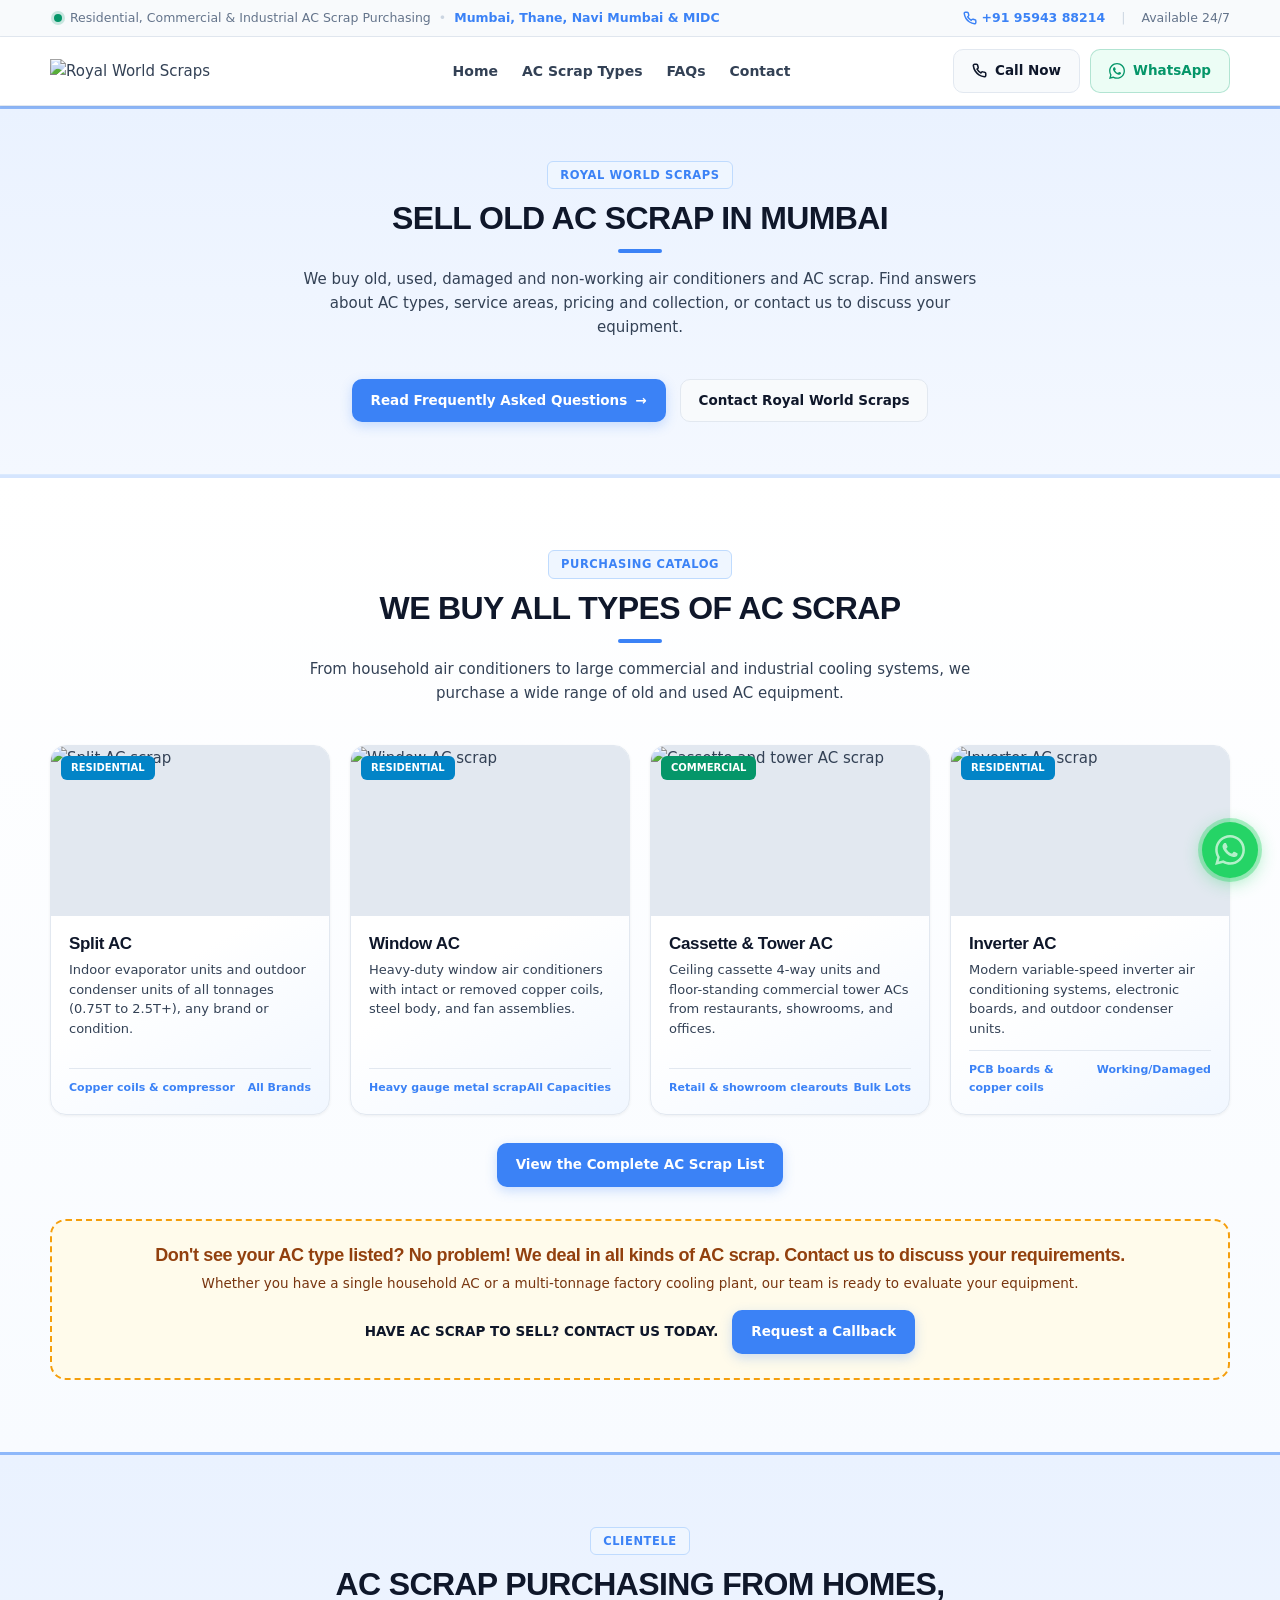
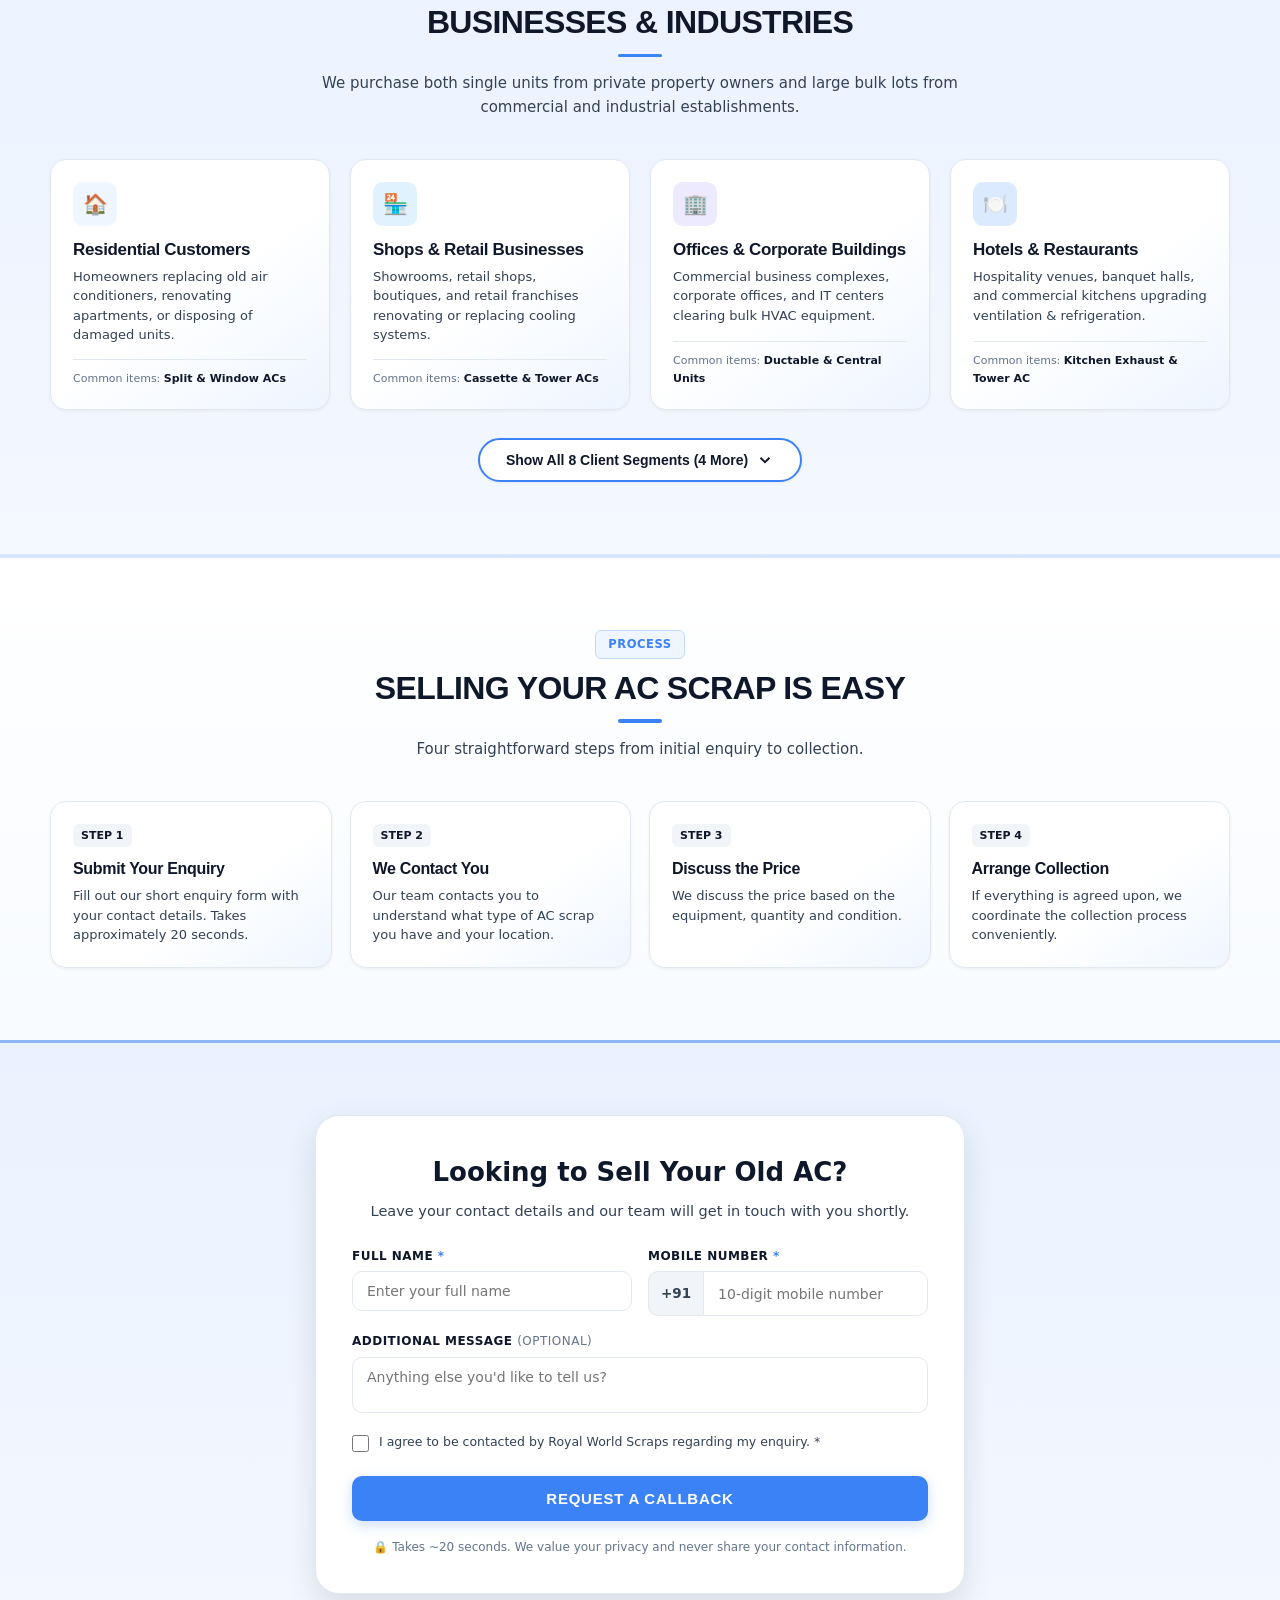
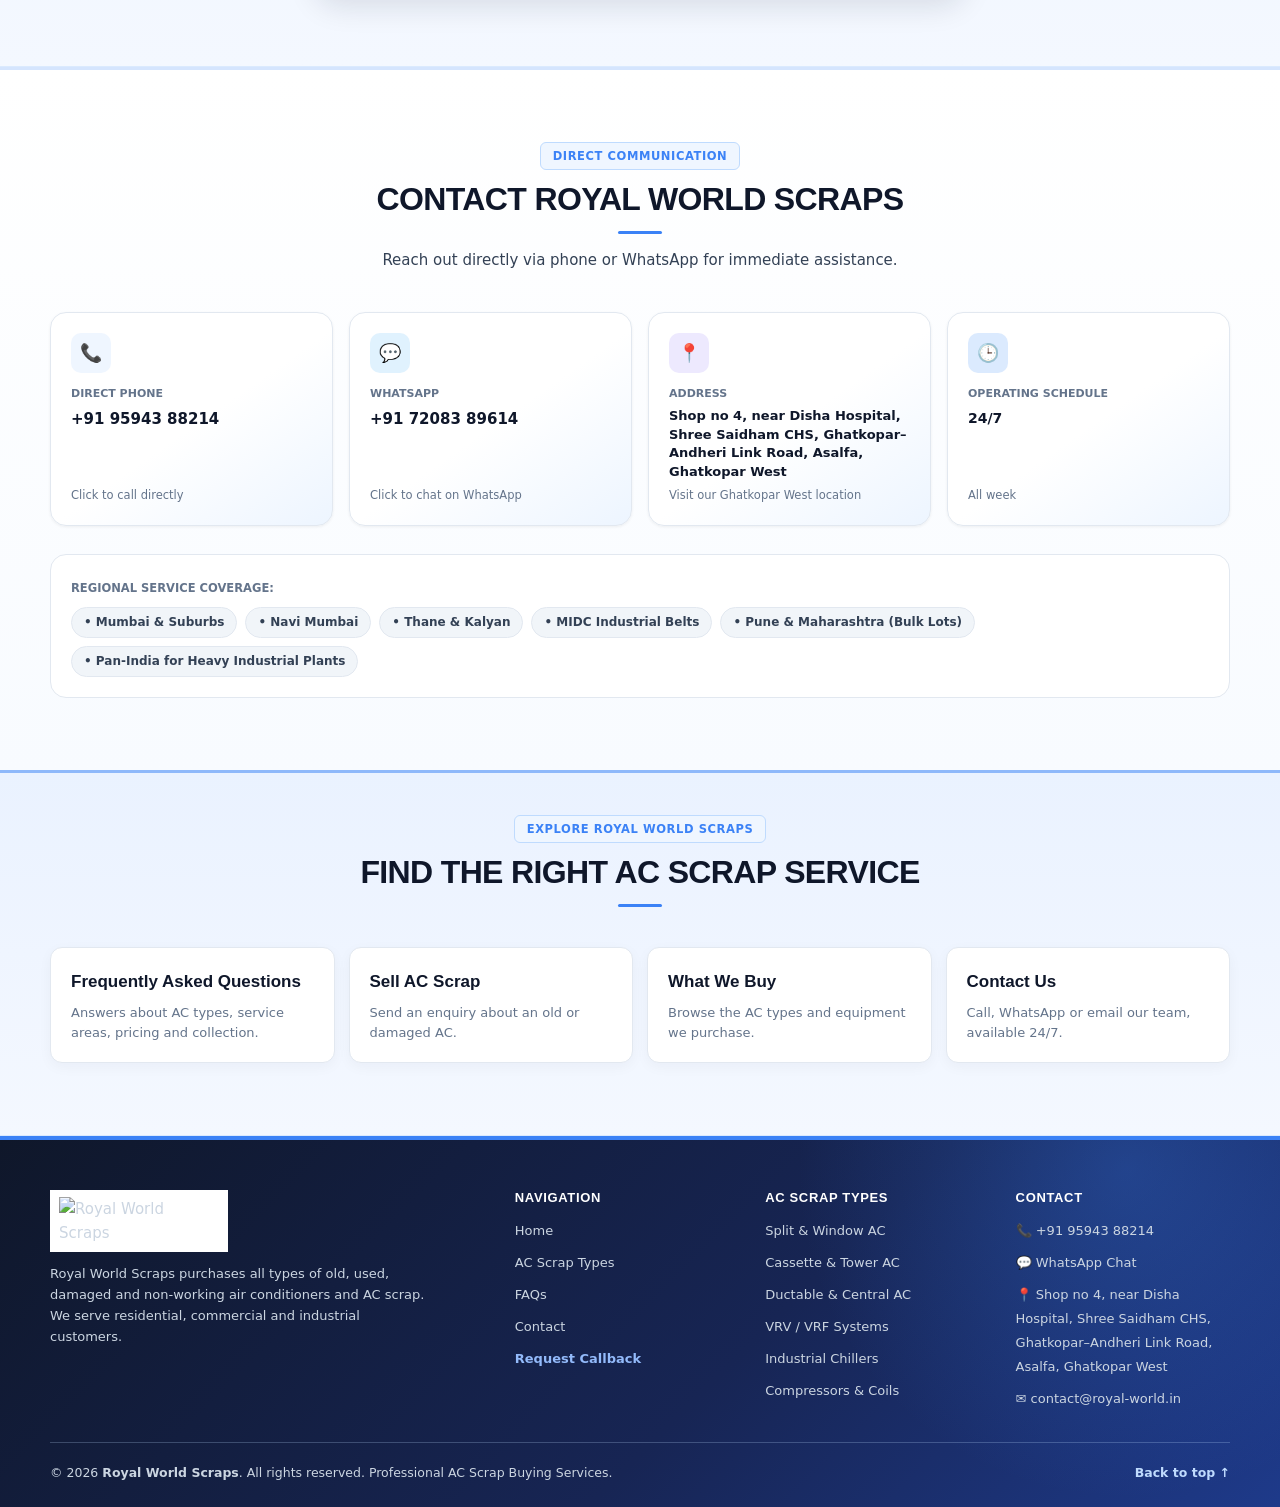
==== commit 9ab6c0bf: "Simplify site pages and add AC scrap FAQs" ====
--- a/index.html
+++ b/index.html
@@ -64,7 +64,7 @@
         "addressRegion": "Maharashtra",
         "addressCountry": "IN"
       },
-      "areaServed": ["Mumbai", "Thane", "Navi Mumbai", "Kalyan"],
+      "areaServed": ["Mumbai", "Thane", "Navi Mumbai", "Mira-Bhayandar", "Kalyan-Dombivli"],
       "description": "Buyer of old, used, damaged and non-working residential, commercial and industrial air conditioners and AC scrap in Mumbai and nearby areas. Contact us to discuss price and collection."
     }
   </script>
@@ -104,8 +104,7 @@
       <ul class="desktop-nav-menu">
         <li><a href="/" class="nav-item-link">Home</a></li>
         <li><a href="ac-scrap.html" class="nav-item-link">AC Scrap Types</a></li>
-        <li><a href="services.html" class="nav-item-link">Services</a></li>
-        <li><a href="sell-scrap.html" class="nav-item-link">Sell Scrap</a></li>
+        <li><a href="faq.html" class="nav-item-link">FAQs</a></li>
         <li><a href="contact.html" class="nav-item-link">Contact</a></li>
       </ul>
 
@@ -134,191 +133,31 @@
       <ul class="mobile-nav-list">
         <li><a href="/" class="mobile-nav-link">Home</a></li>
         <li><a href="ac-scrap.html" class="mobile-nav-link">AC Scrap Types</a></li>
-        <li><a href="services.html" class="mobile-nav-link">Services</a></li>
-        <li><a href="sell-scrap.html" class="mobile-nav-link">Sell Scrap</a></li>
+        <li><a href="faq.html" class="mobile-nav-link">FAQs</a></li>
         <li><a href="contact.html" class="mobile-nav-link">Contact</a></li>
       </ul>
-      <a href="sell-scrap.html#enquiry-form" class="btn btn-primary" style="width: 100%;">Request a Callback</a>
+      <a href="/#enquiry-form" class="btn btn-primary" style="width: 100%;">Request a Callback</a>
     </div>
   </header>
 
 <main>
-  <!-- Hero Section (Rich Visual Collage, High Impact, No Empty Space) -->
-  <section id="home" class="hero-section">
-    <div class="container">
-      <div class="hero-layout">
-
-        <!-- Left Column: Copy & Actions -->
-        <div class="hero-left-content">
-          <!-- Visual Background Accent (behind the text) -->
-          <div class="hero-bg-accent" aria-hidden="true">
-            <svg class="hero-accent-svg" style="color: var(--brand-orange);" viewBox="0 0 500 400" fill="none" xmlns="http://www.w3.org/2000/svg">
-              <!-- Industrial grid lines -->
-              <line x1="0" y1="80" x2="500" y2="80" stroke="currentColor" stroke-width="0.6" stroke-dasharray="8 12" opacity="0.18"/>
-              <line x1="0" y1="160" x2="500" y2="160" stroke="currentColor" stroke-width="0.6" stroke-dasharray="8 12" opacity="0.14"/>
-              <line x1="0" y1="240" x2="500" y2="240" stroke="currentColor" stroke-width="0.6" stroke-dasharray="8 12" opacity="0.10"/>
-              <line x1="0" y1="320" x2="500" y2="320" stroke="currentColor" stroke-width="0.6" stroke-dasharray="8 12" opacity="0.07"/>
-              <line x1="80" y1="0" x2="80" y2="400" stroke="#0f172a" stroke-width="0.5" stroke-dasharray="6 14" opacity="0.06"/>
-              <line x1="200" y1="0" x2="200" y2="400" stroke="#0f172a" stroke-width="0.5" stroke-dasharray="6 14" opacity="0.06"/>
-              <line x1="340" y1="0" x2="340" y2="400" stroke="#0f172a" stroke-width="0.5" stroke-dasharray="6 14" opacity="0.04"/>
-              <!-- Abstract pile of reclaimed sheet metal and copper tubing -->
-              <path d="M330 95l52-28 45 16 31 43-28 30-76-5-35-25z" stroke="currentColor" stroke-width="2" opacity="0.14"/>
-              <path d="M350 112l55-28m-38 63 67-30M367 91l42 49" stroke="currentColor" stroke-width="1.2" opacity="0.12"/>
-              <path d="M300 190l35-24 42 10 13 38-39 24-48-11zM390 196l33-18 42 14-8 35-48 10z" stroke="currentColor" stroke-width="1.4" opacity="0.11"/>
-              <!-- Copper coil abstract rings -->
-              <circle cx="60" cy="320" r="55" stroke="currentColor" stroke-width="1" fill="none" opacity="0.07"/>
-              <circle cx="60" cy="320" r="38" stroke="currentColor" stroke-width="0.8" fill="none" opacity="0.05"/>
-              <circle cx="60" cy="320" r="20" stroke="currentColor" stroke-width="0.6" fill="none" opacity="0.04"/>
-              <!-- Small accent dots -->
-              <circle cx="180" cy="40" r="3" fill="currentColor" opacity="0.12"/>
-              <circle cx="300" cy="40" r="3" fill="currentColor" opacity="0.09"/>
-              <circle cx="420" cy="40" r="3" fill="currentColor" opacity="0.07"/>
-            </svg>
-          </div>
-
-          <h1 class="hero-headline">
-            SELL YOUR OLD AC SCRAP IN MUMBAI.
-            <span>GET THE BEST VALUE.</span>
-          </h1>
-
-          <p class="hero-description">
-            Looking to sell your old, damaged or non-working AC? Royal World Scraps buys all types of air conditioners and AC scrap, including split ACs, window ACs, commercial ACs and industrial HVAC equipment.
-          </p>
-
-          <div class="hero-cta-bar">
-            <a href="sell-scrap.html#enquiry-form" class="btn btn-primary btn-lg">
-              <span>Sell AC Scrap</span>
-              <svg width="16" height="16" viewBox="0 0 24 24" fill="none" stroke="currentColor" stroke-width="2.5"><path d="M5 12h14M12 5l7 7-7 7"/></svg>
-            </a>
-
-            <a href="https://wa.me/917208389614?text=Hello%20Royal%20World%20Scraps%2C%20I%20am%20interested%20in%20selling%20my%20old%20AC%20scrap.%20Please%20contact%20me." target="_blank" rel="noopener noreferrer" class="btn btn-whatsapp-solid btn-lg">
-              <svg width="18" height="18" viewBox="0 0 24 24" fill="currentColor"><path d="M.057 24l1.687-6.163c-1.041-1.804-1.588-3.849-1.587-5.946.003-6.556 5.338-11.891 11.893-11.891 3.181.001 6.167 1.24 8.413 3.488 2.245 2.248 3.481 5.236 3.48 8.414-.003 6.557-5.338 11.892-11.893 11.892-1.99-.001-3.951-.5-5.688-1.448l-6.305 1.654zm6.597-3.807c1.676.995 3.276 1.591 5.392 1.592 5.448 0 9.886-4.434 9.889-9.885.002-5.462-4.415-9.89-9.881-9.892-5.452 0-9.887 4.434-9.889 9.884-.001 2.225.651 3.891 1.746 5.634l-.999 3.648 3.742-.981zm11.387-5.464c-.074-.124-.272-.198-.57-.347-.297-.149-1.758-.868-2.031-.967-.272-.099-.47-.149-.669.149-.198.297-.768.967-.941 1.165-.173.198-.347.223-.644.074-.297-.149-1.255-.462-2.39-1.475-.883-.788-1.48-1.761-1.653-2.059-.173-.297-.018-.458.13-.606.134-.133.297-.347.446-.521.151-.172.2-.296.3-.495.099-.198.05-.372-.025-.521-.075-.148-.669-1.611-.916-2.206-.242-.579-.487-.501-.669-.51l-.57-.01c-.198 0-.52.074-.792.372s-1.04 1.016-1.04 2.479 1.065 2.876 1.213 3.074c.149.198 2.095 3.2 5.076 4.487.709.306 1.263.489 1.694.626.712.226 1.36.194 1.872.118.571-.085 1.758-.719 2.006-1.413.248-.695.248-1.29.173-1.414z"/></svg>
-              <span>WhatsApp Us</span>
-            </a>
-          </div>
-
-          <!-- 3 Trust Highlights -->
-          <div class="hero-trust-row">
-            <div class="trust-item-card">
-              <span class="trust-check-icon">✓</span>
-              <div>
-                <div class="trust-card-title">All Types of AC Scrap</div>
-                <div class="trust-card-sub">Working, old or damaged</div>
-              </div>
-            </div>
-
-            <div class="trust-item-card">
-              <span class="trust-check-icon">✓</span>
-              <div>
-                <div class="trust-card-title">Residential & Bulk</div>
-                <div class="trust-card-sub">Single units to tonnage lots</div>
-              </div>
-            </div>
-
-            <div class="trust-item-card">
-              <span class="trust-check-icon">✓</span>
-              <div>
-                <div class="trust-card-title">Easy Enquiry Process</div>
-                <div class="trust-card-sub">Takes only 20 seconds</div>
-              </div>
-            </div>
-          </div>
-        </div>
-
-        <!-- Right Column: Visual Showcase Collage (Engaging, Rich Visual Elements) -->
-        <div class="hero-visual-collage">
-
-          <!-- Main Hero Visual Card -->
-          <div class="hero-main-card">
-            <div class="hero-main-img-box">
-              <img src="https://images.unsplash.com/photo-1621905252507-b35492cc74b4?auto=format&fit=crop&w=800&q=80" alt="Outdoor commercial air conditioners and scrap compressors">
-              <span class="hero-floating-tag">Direct Buyer</span>
-
-              <div class="hero-img-bottom-badge">
-                <div>
-                  <strong style="color: #0f172a; font-size: 13px; display: block;">AC Scrap Purchasing</strong>
-                  <span style="color: #64748b; font-size: 11px;">Compressors • Chillers • Copper Coils • Duct Units</span>
-                </div>
-              <span style="background: var(--brand-orange); color: white; padding: 4px 10px; border-radius: 4px; font-size: 11px; font-weight: 800;">TOP VALUE</span>
-              </div>
-            </div>
-          </div>
-
-          <!-- Inset Visual Sub-Cards (Rich Visual Accents) -->
-          <div class="hero-subcards-grid">
-            <div class="visual-subcard">
-              <img src="https://images.unsplash.com/photo-1581092334651-ddf26d9a09d0?auto=format&fit=crop&w=150&q=80" alt="Copper condenser coils scrap" class="subcard-thumb">
-              <div>
-                <div class="subcard-title">Copper Coils & Compressors</div>
-                <div class="subcard-sub">High Metal Scrap Rates</div>
-              </div>
-            </div>
-
-            <div class="visual-subcard">
-              <img src="https://images.unsplash.com/photo-1581092580497-e0d23cbdf1dc?auto=format&fit=crop&w=150&q=80" alt="Commercial chillers and VRV plant" class="subcard-thumb">
-              <div>
-                <div class="subcard-title">Chillers & Central Plants</div>
-                <div class="subcard-sub">Bulk Decommissioning</div>
-              </div>
-            </div>
-          </div>
-
-        </div>
-
+  <!-- Homepage introduction and FAQ link -->
+  <section class="section section-tint home-faq-intro" aria-labelledby="home-faq-title">
+    <div class="container">
+      <div class="section-head">
+        <span class="section-tag-pill">Royal World Scraps</span>
+        <h1 class="section-heading-text" id="home-faq-title">Sell Old AC Scrap in Mumbai</h1>
+        <div class="section-bar"></div>
+        <p class="section-subtext">We buy old, used, damaged and non-working air conditioners and AC scrap. Find answers about AC types, service areas, pricing and collection, or contact us to discuss your equipment.</p>
+      </div>
+      <div class="home-faq-actions">
+        <a class="btn btn-primary" href="faq.html">Read Frequently Asked Questions <span aria-hidden="true">→</span></a>
+        <a class="btn btn-call-header" href="contact.html">Contact Royal World Scraps</a>
       </div>
     </div>
   </section>
 
-  <section class="section section-light" aria-labelledby="mumbai-buyer-overview-title">
-    <div class="container">
-      <div class="section-head">
-        <span class="section-tag-pill">Local AC Scrap Buying</span>
-        <h2 class="section-heading-text" id="mumbai-buyer-overview-title">AC Scrap Enquiries for Homes, Businesses and Sites</h2>
-        <div class="section-bar"></div>
-        <p class="section-subtext">A single room AC replacement and a multi-unit site clearance are different enquiries. Tell us what is being removed and where it is located so the team can discuss the suitable next step.</p>
-      </div>
-      <div class="page-link-grid local-buyer-grid">
-        <article class="page-link-card"><h3>Replacing an AC at home?</h3><p>Share whether it is a split, window or inverter unit, its condition and your locality in Mumbai. The team can then discuss whether it suits a residential scrap enquiry.</p></article>
-        <article class="page-link-card"><h3>Clearing several units?</h3><p>For offices, shops or industrial sites, mention the number and type of units and whether related equipment such as chillers or duct systems is included. Larger enquiries are reviewed by scope and location.</p></article>
-      </div>
-      <div class="local-buyer-links" aria-label="Explore AC scrap pages">
-        <a class="local-buyer-link" href="ac-scrap.html">Browse all AC types we buy <span aria-hidden="true">→</span></a>
-        <a class="local-buyer-link local-buyer-link-secondary" href="services.html">Explore business and site services <span aria-hidden="true">→</span></a>
-      </div>
-    </div>
-  </section>
-
-  <section class="section section-tint" aria-labelledby="ac-buyer-faq-title">
-    <div class="container">
-      <div class="section-head">
-        <span class="section-tag-pill">Quick Answers</span>
-        <h2 class="section-heading-text" id="ac-buyer-faq-title">AC Scrap Buyer Near You in Mumbai</h2>
-        <div class="section-bar"></div>
-      </div>
-      <div class="page-link-grid">
-        <article class="page-link-card"><h3>Where can I sell old AC scrap in Mumbai?</h3><p>Contact Royal World Scraps by phone or WhatsApp to discuss selling an old, damaged or non-working AC. We serve Mumbai and nearby areas; share your location and AC details to confirm service and collection options.</p></article>
-        <article class="page-link-card"><h3>Do you buy a single old AC?</h3><p>We consider residential AC units as well as commercial and industrial equipment. Tell us the AC type, quantity, condition and your area so we can discuss the next steps.</p></article>
-        <article class="page-link-card"><h3>How is the price for an old AC decided?</h3><p>Price is discussed based on the equipment type, quantity and condition. Contact us with those details for a quote; prices can vary and are confirmed after assessment.</p></article>
-        <article class="page-link-card"><h3>How do I arrange collection?</h3><p>Call +91 95943 88214 or WhatsApp +91 72083 89614. Share your location and AC details; the team will confirm whether collection can be arranged for your enquiry.</p></article>
-      </div>
-    </div>
-  </section>
-
-  <script type="application/ld+json">
-    {
-      "@context": "https://schema.org",
-      "@type": "FAQPage",
-      "mainEntity": [
-        {"@type":"Question","name":"Where can I sell old AC scrap in Mumbai?","acceptedAnswer":{"@type":"Answer","text":"Contact Royal World Scraps by phone or WhatsApp to discuss selling an old, damaged or non-working AC. We serve Mumbai and nearby areas; share your location and AC details to confirm service and collection options."}},
-        {"@type":"Question","name":"Do you buy a single old AC?","acceptedAnswer":{"@type":"Answer","text":"We consider residential AC units as well as commercial and industrial equipment. Tell us the AC type, quantity, condition and your area so we can discuss the next steps."}},
-        {"@type":"Question","name":"How is the price for an old AC decided?","acceptedAnswer":{"@type":"Answer","text":"Price is discussed based on the equipment type, quantity and condition. Contact us with those details for a quote; prices can vary and are confirmed after assessment."}},
-        {"@type":"Question","name":"How do I arrange collection?","acceptedAnswer":{"@type":"Answer","text":"Call +91 95943 88214 or WhatsApp +91 72083 89614. Share your location and AC details; the team will confirm whether collection can be arranged for your enquiry."}}
-      ]
-    }
-  </script>
-
-
-<!-- What We Buy Section (Shows 3 Initially + Clean "Show More" Button) -->
+  <!-- Homepage AC scrap overview -->
   <section id="what-we-buy" class="section section-light">
     <div class="container">
 
@@ -734,8 +573,8 @@
         <div class="section-bar"></div>
       </div>
       <div class="page-link-grid">
-        <a class="page-link-card" href="services.html"><strong>Our Services</strong><span>AC scrap collection for homes, businesses and industries.</span></a>
-        <a class="page-link-card" href="sell-scrap.html"><strong>Sell AC Scrap</strong><span>See how pickup and enquiry work, then request a callback.</span></a>
+        <a class="page-link-card" href="faq.html"><strong>Frequently Asked Questions</strong><span>Answers about AC types, service areas, pricing and collection.</span></a>
+        <a class="page-link-card" href="/#enquiry-form"><strong>Sell AC Scrap</strong><span>Send an enquiry about an old or damaged AC.</span></a>
         <a class="page-link-card" href="ac-scrap.html"><strong>What We Buy</strong><span>Browse the AC types and equipment we purchase.</span></a>
         <a class="page-link-card" href="contact.html"><strong>Contact Us</strong><span>Call, WhatsApp or email our team, available 24/7.</span></a>
       </div>
@@ -763,9 +602,9 @@
           <ul class="footer-links-list">
             <li><a href="/" class="footer-anchor">Home</a></li>
             <li><a href="ac-scrap.html" class="footer-anchor">AC Scrap Types</a></li>
-            <li><a href="services.html" class="footer-anchor">Services</a></li>
-            <li><a href="sell-scrap.html" class="footer-anchor">Sell Scrap</a></li>
-            <li><a href="sell-scrap.html#enquiry-form" class="footer-anchor" style="color: var(--brand-orange); font-weight: 700;">Request Callback</a></li>
+            <li><a href="faq.html" class="footer-anchor">FAQs</a></li>
+            <li><a href="contact.html" class="footer-anchor">Contact</a></li>
+            <li><a href="/#enquiry-form" class="footer-anchor" style="color: var(--brand-orange); font-weight: 700;">Request Callback</a></li>
           </ul>
         </div>
 
--- a/css/style.css
+++ b/css/style.css
@@ -1752,3 +1752,16 @@
   .local-buyer-grid .page-link-card { min-height: 0; }
   .equipment-assessment-section { margin-top: 30px; padding: 30px 20px; }
 }
+
+/* FAQ page */
+.faq-list { max-width: 900px; margin: 0 auto; }
+.faq-item { padding: 24px 0; border-bottom: 1px solid var(--bg-border); }
+.faq-item:first-child { border-top: 1px solid var(--bg-border); }
+.faq-item h2 { margin: 0 0 12px; font: 700 21px/1.35 'Outfit', sans-serif; color: var(--text-dark); }
+.faq-item p { margin: 0 0 10px; color: var(--text-body); line-height: 1.75; }
+.faq-item p:last-child { margin-bottom: 0; }
+.faq-contact-cta, .home-faq-actions { display: flex; justify-content: center; align-items: center; flex-wrap: wrap; gap: 14px; text-align: center; }
+.faq-contact-cta { margin: 36px auto 0; }
+.faq-contact-cta p { flex-basis: 100%; margin: 0 0 4px; color: var(--text-dark); font-weight: 700; }
+.home-faq-intro { padding-block: 52px; }
+@media (max-width: 600px) { .faq-item { padding: 20px 0; } .faq-item h2 { font-size: 18px; } }
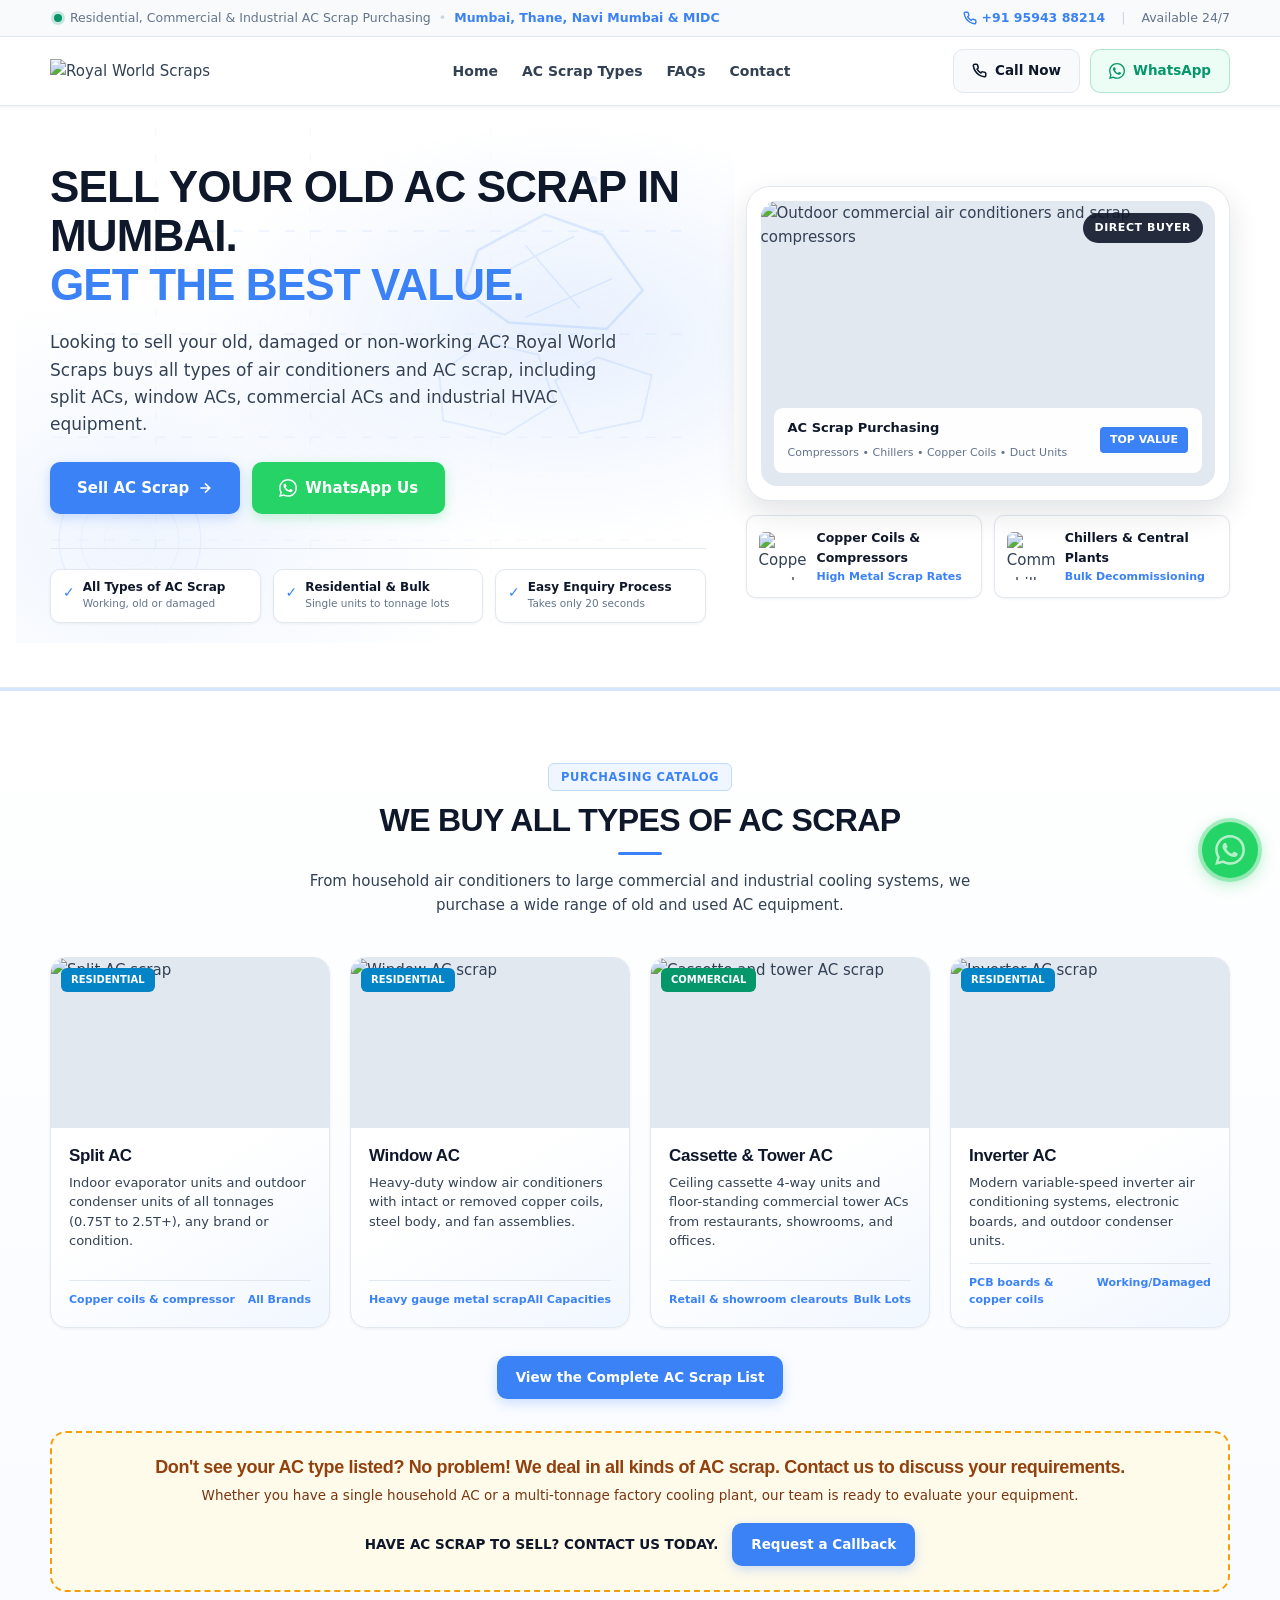
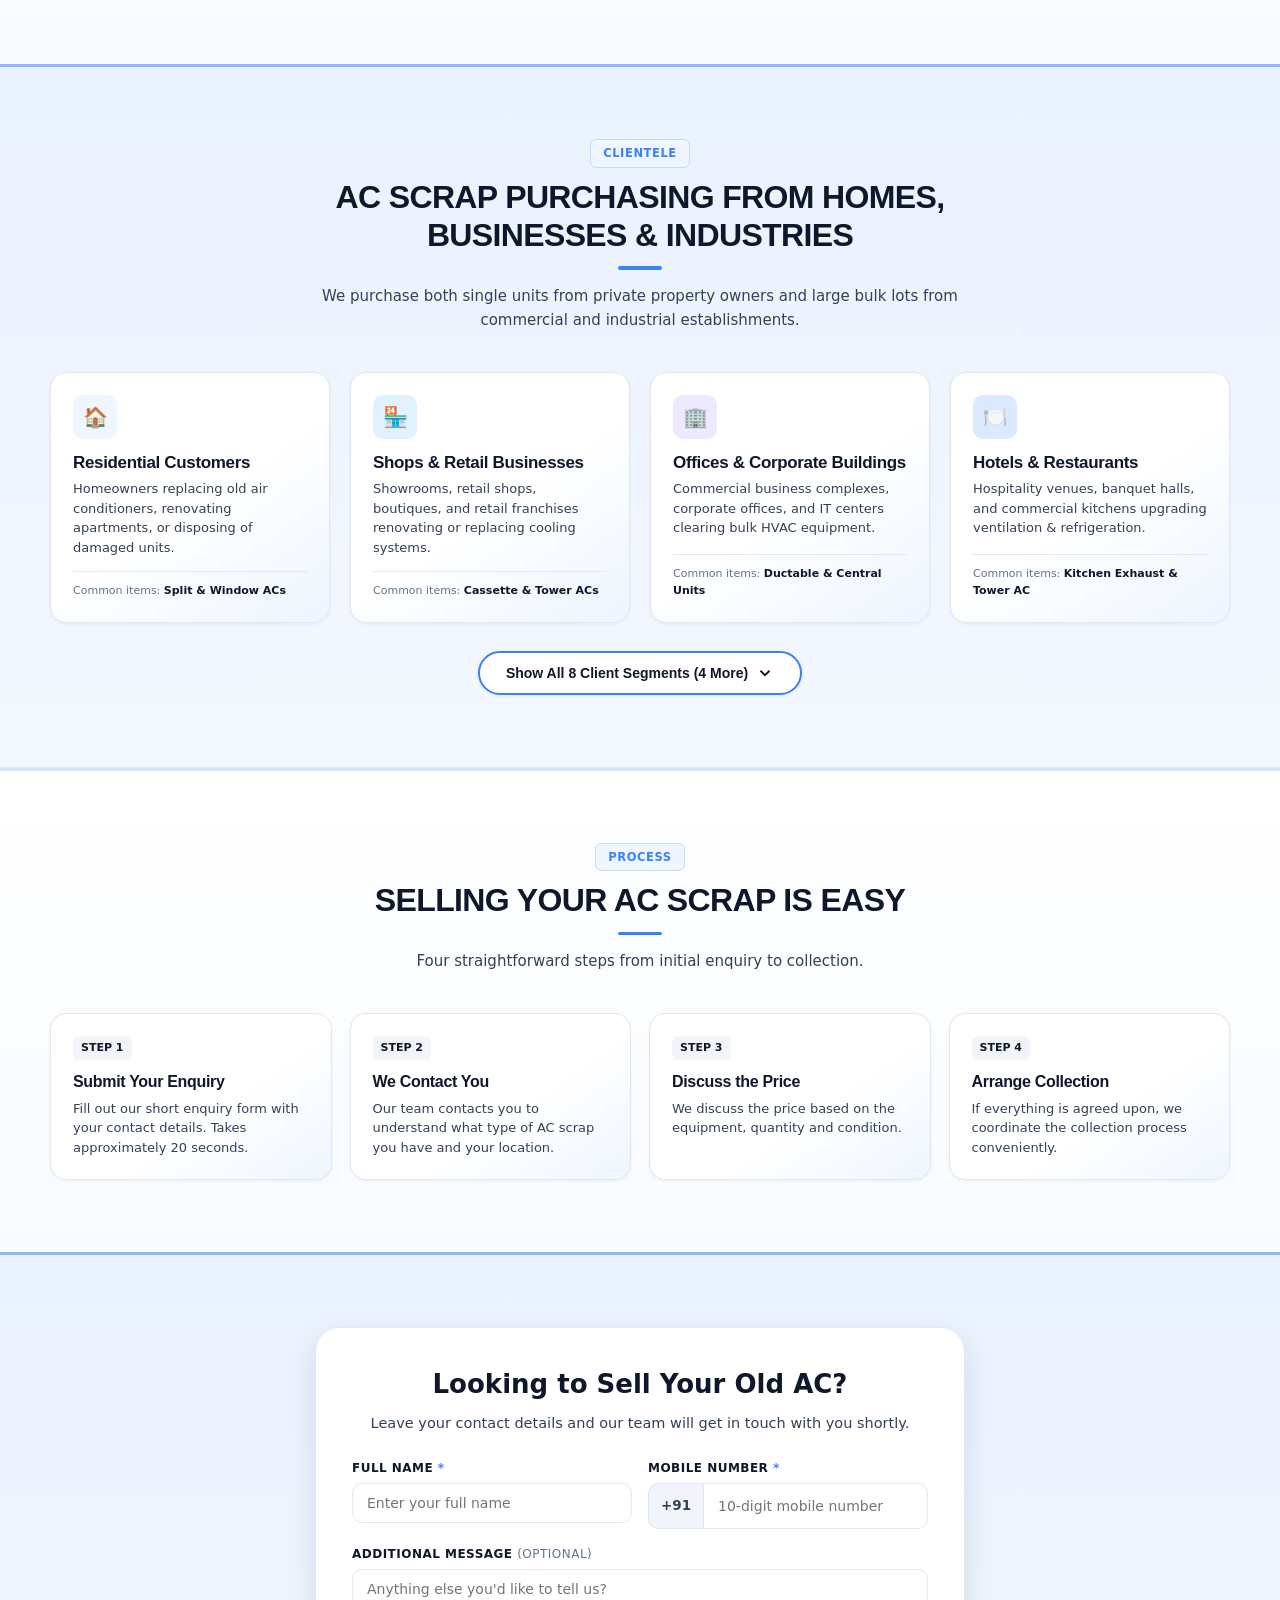
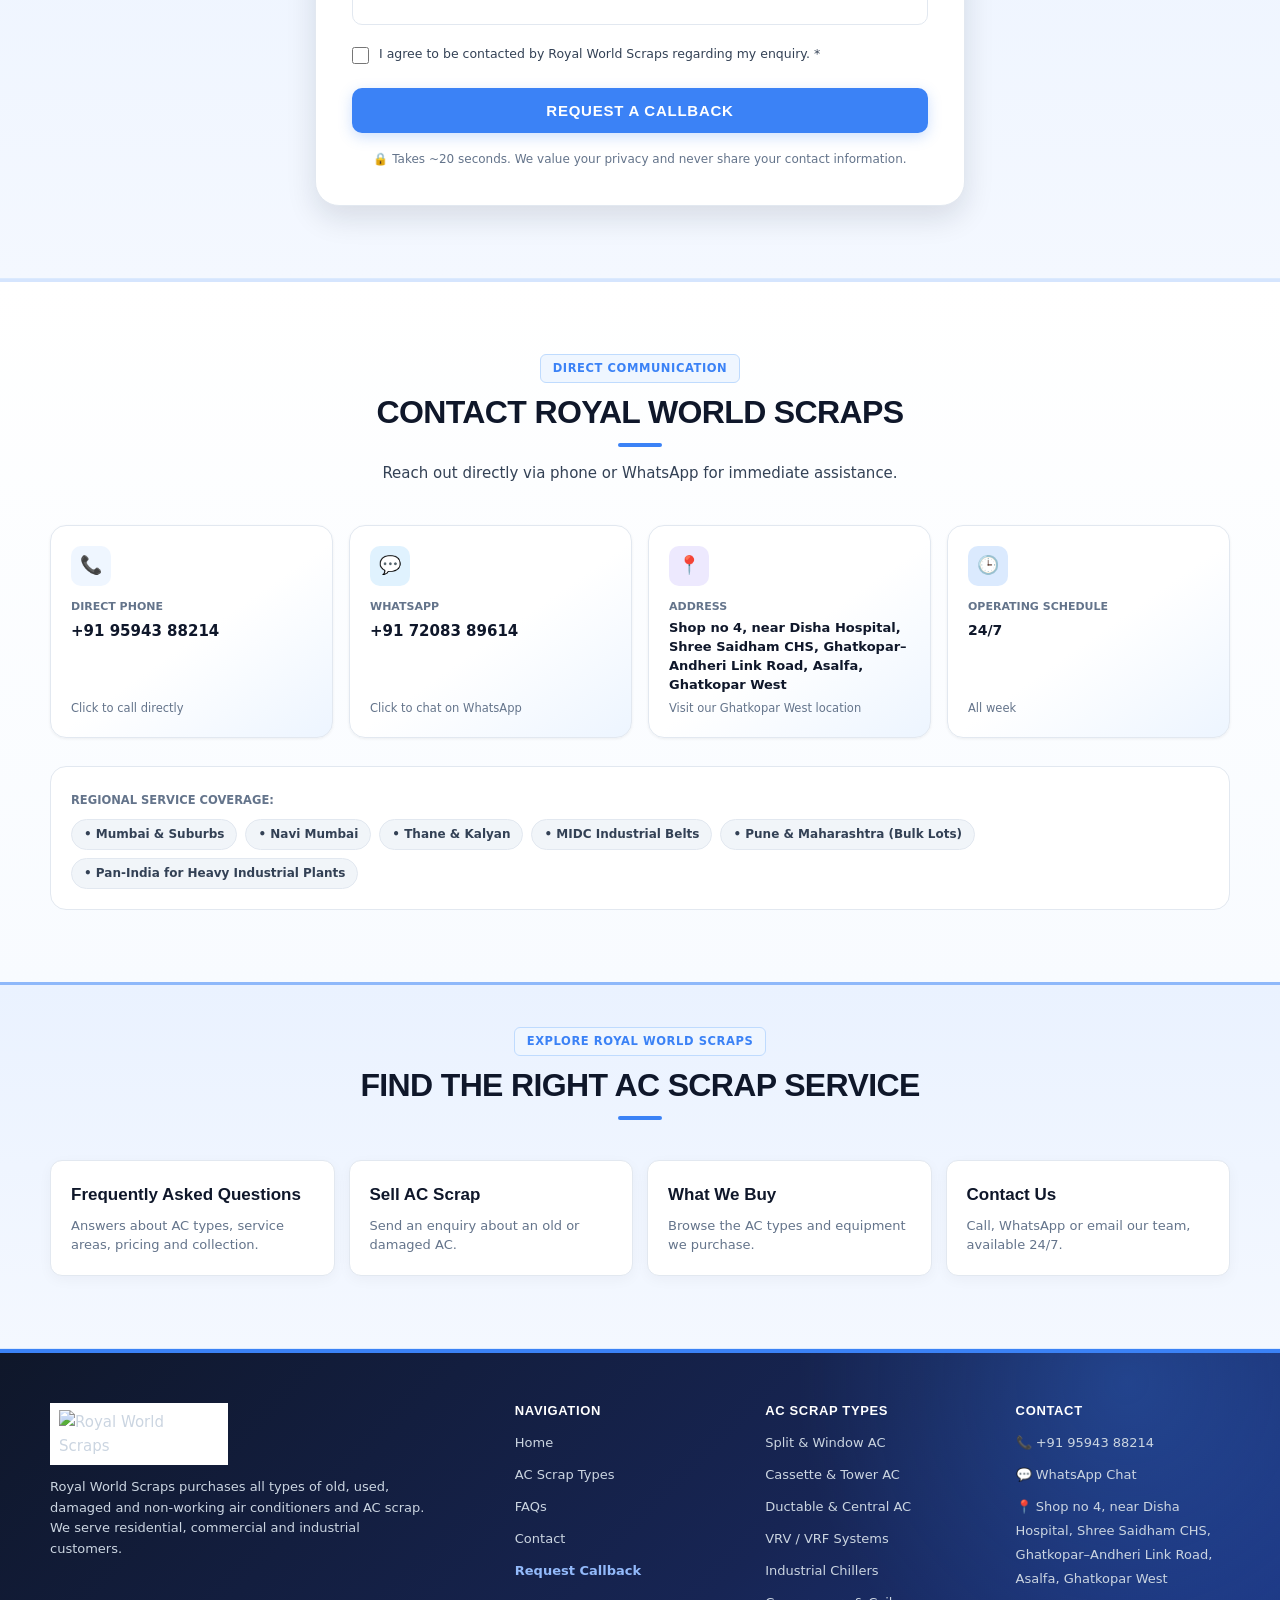
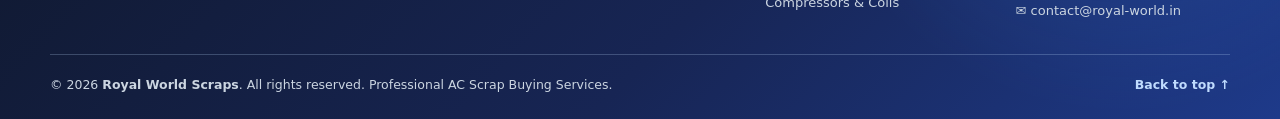
==== commit f9ce3dd0: "Expand AC scrap guide and add contact form" ====
--- a/index.html
+++ b/index.html
@@ -141,23 +141,133 @@
   </header>
 
 <main>
+  <section id="home" class="hero-section">
+    <div class="container">
+      <div class="hero-layout">
+
+        <!-- Left Column: Copy & Actions -->
+        <div class="hero-left-content">
+          <!-- Visual Background Accent (behind the text) -->
+          <div class="hero-bg-accent" aria-hidden="true">
+            <svg class="hero-accent-svg" style="color: var(--brand-orange);" viewBox="0 0 500 400" fill="none" xmlns="http://www.w3.org/2000/svg">
+              <!-- Industrial grid lines -->
+              <line x1="0" y1="80" x2="500" y2="80" stroke="currentColor" stroke-width="0.6" stroke-dasharray="8 12" opacity="0.18"/>
+              <line x1="0" y1="160" x2="500" y2="160" stroke="currentColor" stroke-width="0.6" stroke-dasharray="8 12" opacity="0.14"/>
+              <line x1="0" y1="240" x2="500" y2="240" stroke="currentColor" stroke-width="0.6" stroke-dasharray="8 12" opacity="0.10"/>
+              <line x1="0" y1="320" x2="500" y2="320" stroke="currentColor" stroke-width="0.6" stroke-dasharray="8 12" opacity="0.07"/>
+              <line x1="80" y1="0" x2="80" y2="400" stroke="#0f172a" stroke-width="0.5" stroke-dasharray="6 14" opacity="0.06"/>
+              <line x1="200" y1="0" x2="200" y2="400" stroke="#0f172a" stroke-width="0.5" stroke-dasharray="6 14" opacity="0.06"/>
+              <line x1="340" y1="0" x2="340" y2="400" stroke="#0f172a" stroke-width="0.5" stroke-dasharray="6 14" opacity="0.04"/>
+              <!-- Abstract pile of reclaimed sheet metal and copper tubing -->
+              <path d="M330 95l52-28 45 16 31 43-28 30-76-5-35-25z" stroke="currentColor" stroke-width="2" opacity="0.14"/>
+              <path d="M350 112l55-28m-38 63 67-30M367 91l42 49" stroke="currentColor" stroke-width="1.2" opacity="0.12"/>
+              <path d="M300 190l35-24 42 10 13 38-39 24-48-11zM390 196l33-18 42 14-8 35-48 10z" stroke="currentColor" stroke-width="1.4" opacity="0.11"/>
+              <!-- Copper coil abstract rings -->
+              <circle cx="60" cy="320" r="55" stroke="currentColor" stroke-width="1" fill="none" opacity="0.07"/>
+              <circle cx="60" cy="320" r="38" stroke="currentColor" stroke-width="0.8" fill="none" opacity="0.05"/>
+              <circle cx="60" cy="320" r="20" stroke="currentColor" stroke-width="0.6" fill="none" opacity="0.04"/>
+              <!-- Small accent dots -->
+              <circle cx="180" cy="40" r="3" fill="currentColor" opacity="0.12"/>
+              <circle cx="300" cy="40" r="3" fill="currentColor" opacity="0.09"/>
+              <circle cx="420" cy="40" r="3" fill="currentColor" opacity="0.07"/>
+            </svg>
+          </div>
+
+          <h1 class="hero-headline">
+            SELL YOUR OLD AC SCRAP IN MUMBAI.
+            <span>GET THE BEST VALUE.</span>
+          </h1>
+
+          <p class="hero-description">
+            Looking to sell your old, damaged or non-working AC? Royal World Scraps buys all types of air conditioners and AC scrap, including split ACs, window ACs, commercial ACs and industrial HVAC equipment.
+          </p>
+
+          <div class="hero-cta-bar">
+            <a href="/#enquiry-form" class="btn btn-primary btn-lg">
+              <span>Sell AC Scrap</span>
+              <svg width="16" height="16" viewBox="0 0 24 24" fill="none" stroke="currentColor" stroke-width="2.5"><path d="M5 12h14M12 5l7 7-7 7"/></svg>
+            </a>
+
+            <a href="https://wa.me/917208389614?text=Hello%20Royal%20World%20Scraps%2C%20I%20am%20interested%20in%20selling%20my%20old%20AC%20scrap.%20Please%20contact%20me." target="_blank" rel="noopener noreferrer" class="btn btn-whatsapp-solid btn-lg">
+              <svg width="18" height="18" viewBox="0 0 24 24" fill="currentColor"><path d="M.057 24l1.687-6.163c-1.041-1.804-1.588-3.849-1.587-5.946.003-6.556 5.338-11.891 11.893-11.891 3.181.001 6.167 1.24 8.413 3.488 2.245 2.248 3.481 5.236 3.48 8.414-.003 6.557-5.338 11.892-11.893 11.892-1.99-.001-3.951-.5-5.688-1.448l-6.305 1.654zm6.597-3.807c1.676.995 3.276 1.591 5.392 1.592 5.448 0 9.886-4.434 9.889-9.885.002-5.462-4.415-9.89-9.881-9.892-5.452 0-9.887 4.434-9.889 9.884-.001 2.225.651 3.891 1.746 5.634l-.999 3.648 3.742-.981zm11.387-5.464c-.074-.124-.272-.198-.57-.347-.297-.149-1.758-.868-2.031-.967-.272-.099-.47-.149-.669.149-.198.297-.768.967-.941 1.165-.173.198-.347.223-.644.074-.297-.149-1.255-.462-2.39-1.475-.883-.788-1.48-1.761-1.653-2.059-.173-.297-.018-.458.13-.606.134-.133.297-.347.446-.521.151-.172.2-.296.3-.495.099-.198.05-.372-.025-.521-.075-.148-.669-1.611-.916-2.206-.242-.579-.487-.501-.669-.51l-.57-.01c-.198 0-.52.074-.792.372s-1.04 1.016-1.04 2.479 1.065 2.876 1.213 3.074c.149.198 2.095 3.2 5.076 4.487.709.306 1.263.489 1.694.626.712.226 1.36.194 1.872.118.571-.085 1.758-.719 2.006-1.413.248-.695.248-1.29.173-1.414z"/></svg>
+              <span>WhatsApp Us</span>
+            </a>
+          </div>
+
+          <!-- 3 Trust Highlights -->
+          <div class="hero-trust-row">
+            <div class="trust-item-card">
+              <span class="trust-check-icon">✓</span>
+              <div>
+                <div class="trust-card-title">All Types of AC Scrap</div>
+                <div class="trust-card-sub">Working, old or damaged</div>
+              </div>
+            </div>
+
+            <div class="trust-item-card">
+              <span class="trust-check-icon">✓</span>
+              <div>
+                <div class="trust-card-title">Residential & Bulk</div>
+                <div class="trust-card-sub">Single units to tonnage lots</div>
+              </div>
+            </div>
+
+            <div class="trust-item-card">
+              <span class="trust-check-icon">✓</span>
+              <div>
+                <div class="trust-card-title">Easy Enquiry Process</div>
+                <div class="trust-card-sub">Takes only 20 seconds</div>
+              </div>
+            </div>
+          </div>
+        </div>
+
+        <!-- Right Column: Visual Showcase Collage (Engaging, Rich Visual Elements) -->
+        <div class="hero-visual-collage">
+
+          <!-- Main Hero Visual Card -->
+          <div class="hero-main-card">
+            <div class="hero-main-img-box">
+              <img src="https://images.unsplash.com/photo-1621905252507-b35492cc74b4?auto=format&fit=crop&w=800&q=80" alt="Outdoor commercial air conditioners and scrap compressors">
+              <span class="hero-floating-tag">Direct Buyer</span>
+
+              <div class="hero-img-bottom-badge">
+                <div>
+                  <strong style="color: #0f172a; font-size: 13px; display: block;">AC Scrap Purchasing</strong>
+                  <span style="color: #64748b; font-size: 11px;">Compressors • Chillers • Copper Coils • Duct Units</span>
+                </div>
+              <span style="background: var(--brand-orange); color: white; padding: 4px 10px; border-radius: 4px; font-size: 11px; font-weight: 800;">TOP VALUE</span>
+              </div>
+            </div>
+          </div>
+
+          <!-- Inset Visual Sub-Cards (Rich Visual Accents) -->
+          <div class="hero-subcards-grid">
+            <div class="visual-subcard">
+              <img src="https://images.unsplash.com/photo-1581092334651-ddf26d9a09d0?auto=format&fit=crop&w=150&q=80" alt="Copper condenser coils scrap" class="subcard-thumb">
+              <div>
+                <div class="subcard-title">Copper Coils & Compressors</div>
+                <div class="subcard-sub">High Metal Scrap Rates</div>
+              </div>
+            </div>
+
+            <div class="visual-subcard">
+              <img src="https://images.unsplash.com/photo-1581092580497-e0d23cbdf1dc?auto=format&fit=crop&w=150&q=80" alt="Commercial chillers and VRV plant" class="subcard-thumb">
+              <div>
+                <div class="subcard-title">Chillers & Central Plants</div>
+                <div class="subcard-sub">Bulk Decommissioning</div>
+              </div>
+            </div>
+          </div>
+
+        </div>
+
+      </div>
+    </div>
+  </section>
+
   <!-- Homepage introduction and FAQ link -->
-  <section class="section section-tint home-faq-intro" aria-labelledby="home-faq-title">
-    <div class="container">
-      <div class="section-head">
-        <span class="section-tag-pill">Royal World Scraps</span>
-        <h1 class="section-heading-text" id="home-faq-title">Sell Old AC Scrap in Mumbai</h1>
-        <div class="section-bar"></div>
-        <p class="section-subtext">We buy old, used, damaged and non-working air conditioners and AC scrap. Find answers about AC types, service areas, pricing and collection, or contact us to discuss your equipment.</p>
-      </div>
-      <div class="home-faq-actions">
-        <a class="btn btn-primary" href="faq.html">Read Frequently Asked Questions <span aria-hidden="true">→</span></a>
-        <a class="btn btn-call-header" href="contact.html">Contact Royal World Scraps</a>
-      </div>
-    </div>
-  </section>
-
-  <!-- Homepage AC scrap overview -->
+<!-- Homepage AC scrap overview -->
   <section id="what-we-buy" class="section section-light">
     <div class="container">
 
--- a/css/style.css
+++ b/css/style.css
@@ -1747,10 +1747,55 @@
   border: 1px solid #dbeafe;
   border-radius: 20px;
 }
+.seo-guide-article {
+  max-width: 880px;
+  margin: 0 auto;
+  color: var(--text-body);
+  font-size: 16px;
+  line-height: 1.8;
+}
+.seo-guide-article h3 {
+  margin: 28px 0 8px;
+  color: var(--text-dark);
+  font: 700 21px/1.35 'Outfit', sans-serif;
+}
+.seo-guide-article h3:first-child { margin-top: 0; }
+.seo-guide-article p { margin: 0 0 16px; }
+.ac-types-article { max-width: 920px; }
+.ac-types-article .ac-article-lede {
+  margin: 0 0 30px;
+  color: var(--text-dark);
+  font-size: 18px;
+  line-height: 1.75;
+}
+.ac-types-article h2 {
+  margin: 40px 0 12px;
+  padding-top: 24px;
+  border-top: 1px solid var(--bg-border);
+  color: var(--text-dark);
+  font: 700 27px/1.3 'Outfit', sans-serif;
+}
+.ac-types-article h3 { margin-top: 22px; }
+.equipment-assessment-note {
+  margin: 24px 0;
+  padding: 22px 26px;
+  background: #fff;
+  border: 1px solid #dbeafe;
+  border-radius: 14px;
+}
+.equipment-assessment-note h3 { margin-top: 0; }
+.equipment-assessment-note ul { margin: 10px 0 0; padding-left: 22px; }
+.equipment-assessment-note li { margin: 5px 0; }
+.seo-guide-cta { margin-top: 26px !important; text-align: center; }
 @media (max-width: 700px) {
   .local-buyer-grid { grid-template-columns: 1fr; }
   .local-buyer-grid .page-link-card { min-height: 0; }
   .equipment-assessment-section { margin-top: 30px; padding: 30px 20px; }
+  .seo-guide-article { font-size: 15px; line-height: 1.7; }
+  .seo-guide-article h3 { font-size: 19px; }
+  .ac-types-article .ac-article-lede { font-size: 16px; }
+  .ac-types-article h2 { margin-top: 32px; padding-top: 20px; font-size: 23px; }
+  .equipment-assessment-note { padding: 18px; }
 }
 
 /* FAQ page */
